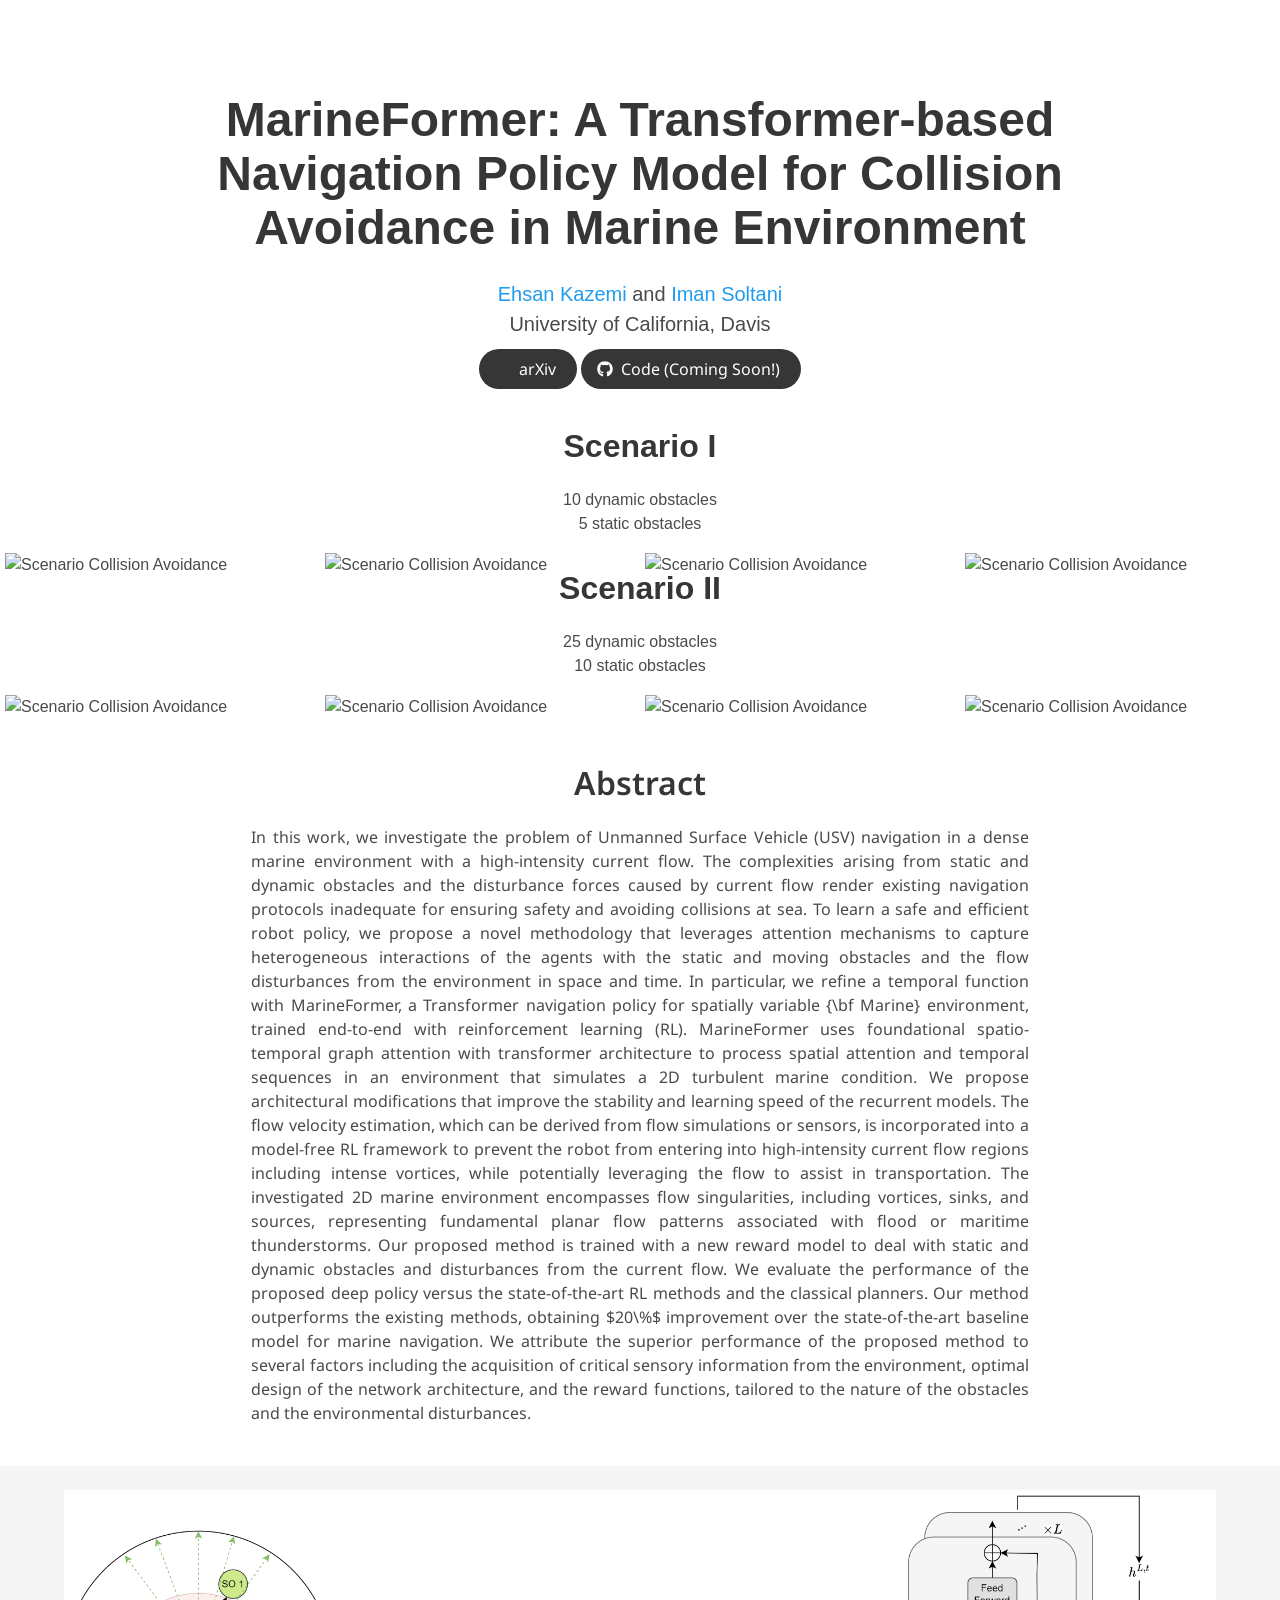
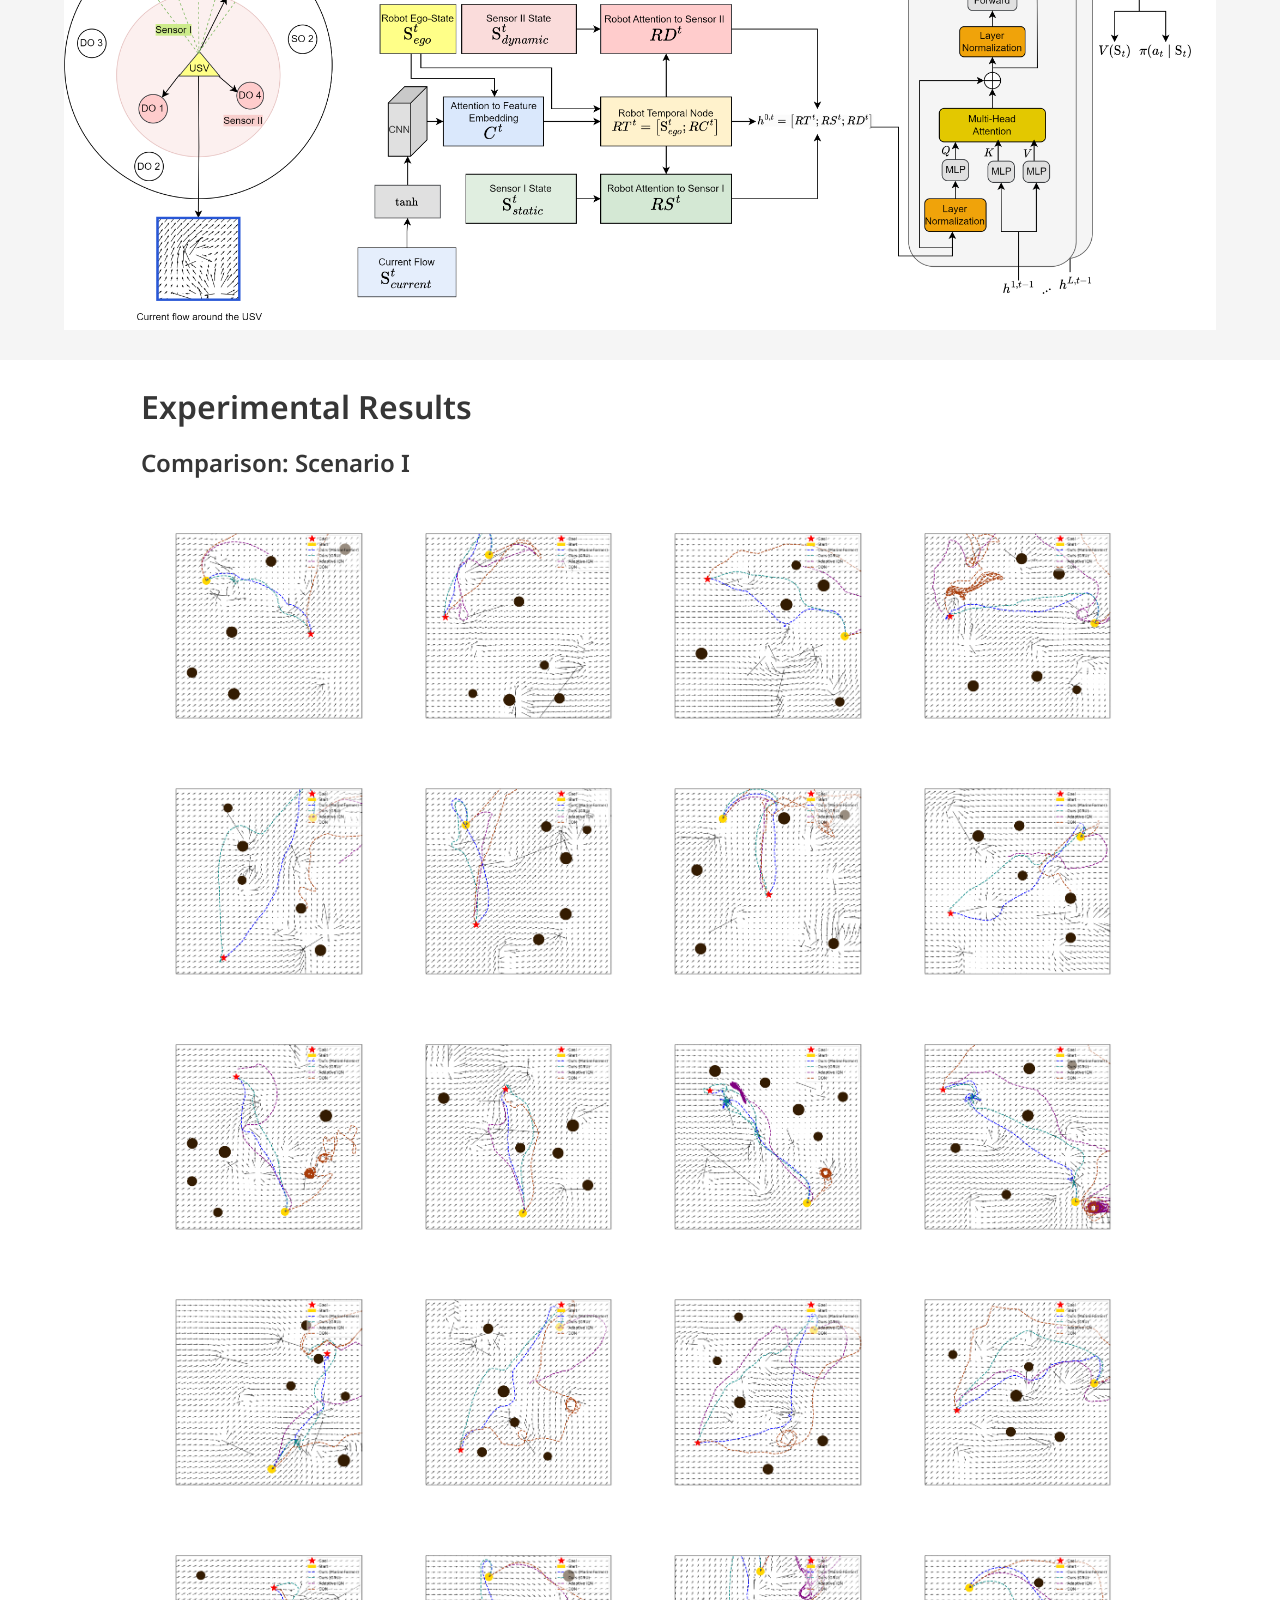
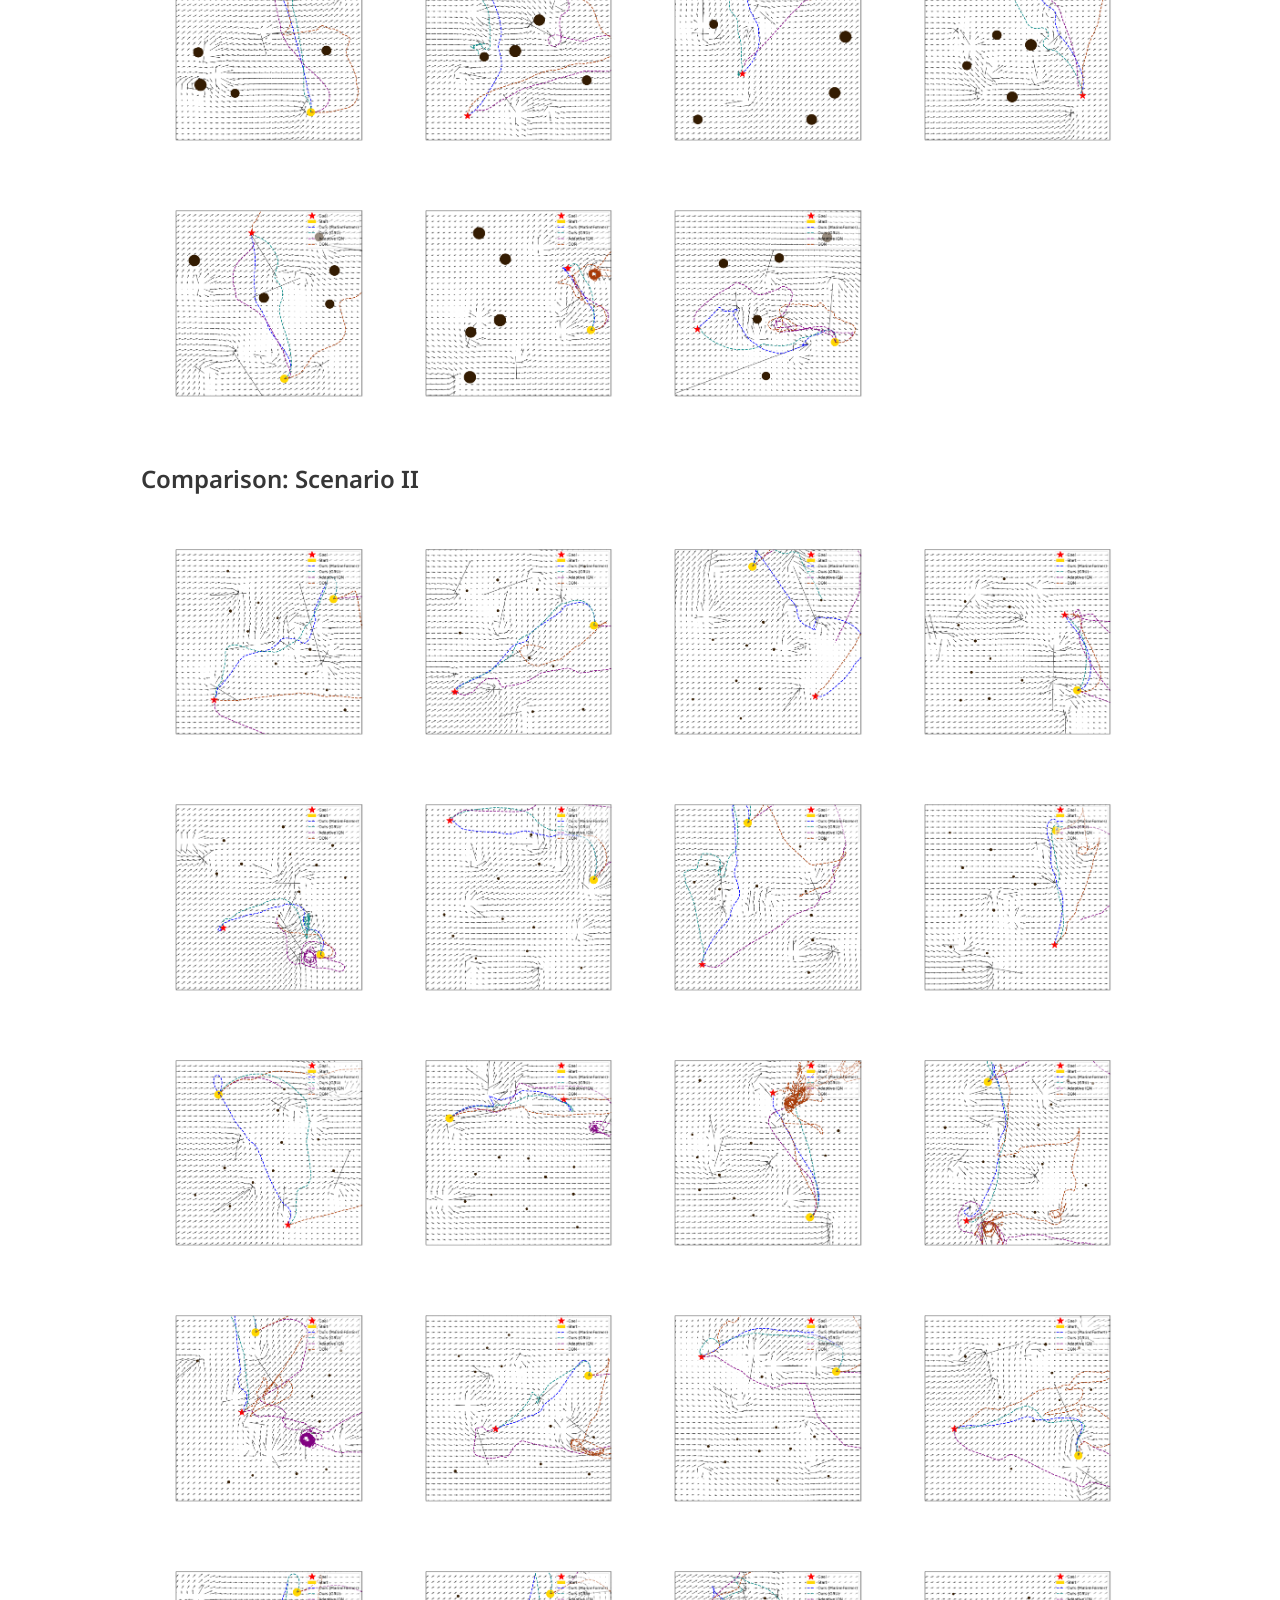
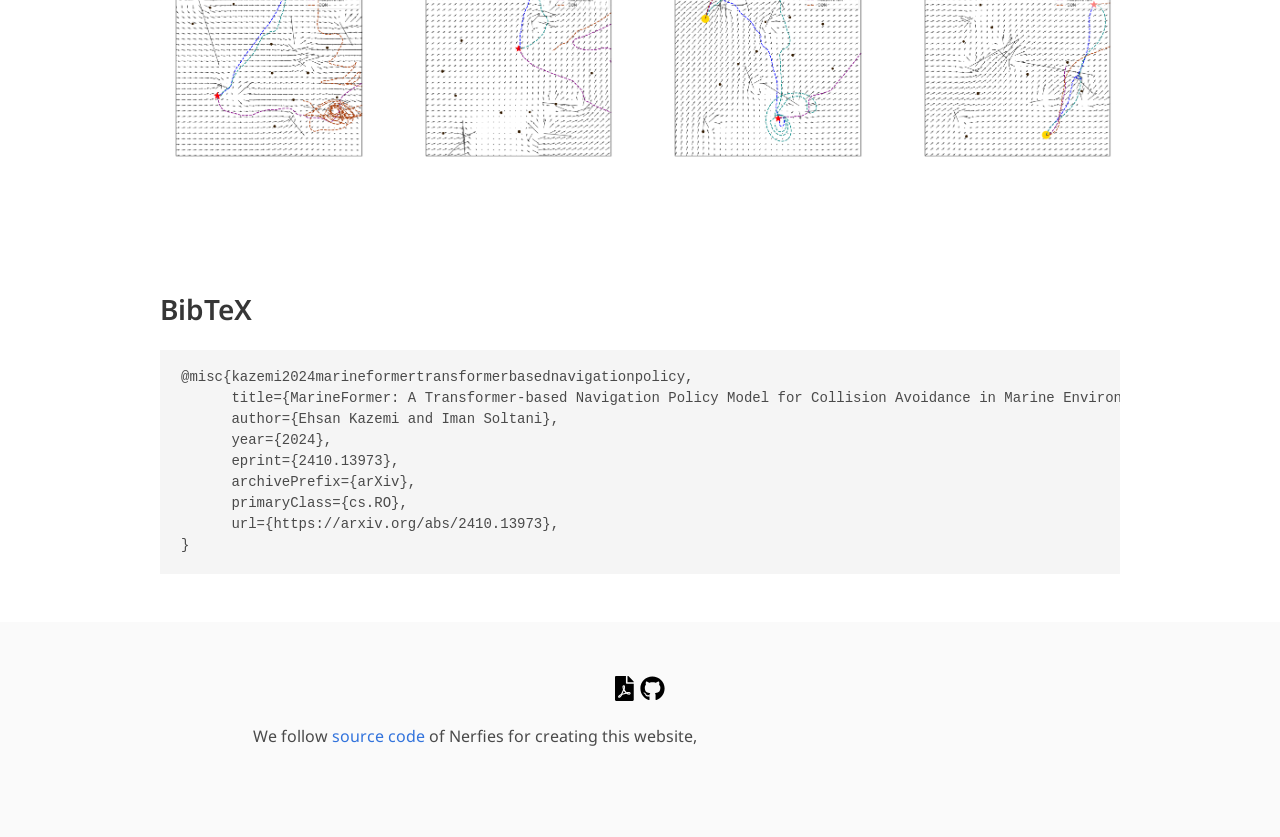
==== index.html @ 9c89f1c8 "upload files" ====
<!DOCTYPE html>
<html>
<head>
  <meta charset="utf-8">
  <meta name="description"
        content="MarineFormer: Navigation Policy in Marin Environment">
  <meta name="keywords" content="Reinforcement Learning, Obstacle Avoidance, Transformer, Attention Model">
  <meta name="viewport" content="width=device-width, initial-scale=1">
  <title>MarineFormer: Navigation Policy in Marin Environment</title>

  <!-- Global site tag (gtag.js) - Google Analytics -->
  <script async src="https://www.googletagmanager.com/gtag/js?id=G-PYVRSFMDRL"></script>
  <script>
    window.dataLayer = window.dataLayer || [];

    function gtag() {
      dataLayer.push(arguments);
    }

    gtag('js', new Date());

    gtag('config', 'G-PYVRSFMDRL');
  </script>

  <link href="https://fonts.googleapis.com/css?family=Google+Sans|Noto+Sans|Castoro"
        rel="stylesheet">

  <link rel="stylesheet" href="./static/css/bulma.min.css">
  <link rel="stylesheet" href="./static/css/bulma-carousel.min.css">
  <link rel="stylesheet" href="./static/css/bulma-slider.min.css">
  <link rel="stylesheet" href="./static/css/fontawesome.all.min.css">
  <link rel="stylesheet"
        href="https://cdn.jsdelivr.net/gh/jpswalsh/academicons@1/css/academicons.min.css">
  <link rel="stylesheet" href="./static/css/index.css">
	
  <script src="https://ajax.googleapis.com/ajax/libs/jquery/3.5.1/jquery.min.js"></script>
  <script defer src="./static/js/fontawesome.all.min.js"></script>
  <script src="./static/js/bulma-carousel.min.js"></script>
  <script src="./static/js/bulma-slider.min.js"></script>
  <script src="./static/js/index.js"></script>
</head>
<body>

<nav class="navbar" role="navigation" aria-label="main navigation">
  <div class="navbar-brand">
    <a role="button" class="navbar-burger" aria-label="menu" aria-expanded="false">
      <span aria-hidden="true"></span>
      <span aria-hidden="true"></span>
      <span aria-hidden="true"></span>
    </a>
  </div>
</nav>
<section class="hero">
  <div class="hero-body">
    <div class="container is-max-desktop">
      <div class="columns is-centered">
        <div class="column has-text-centered">
          <h1 class="title is-1 publication-title">MarineFormer: A Transformer-based Navigation Policy Model for Collision Avoidance in Marine Environment</h1>
          <div class="is-size-5 publication-authors">
            <span class="author-block">
              <a href="https://www.linkedin.com/in/ehsan-kazemi/">Ehsan Kazemi</a> and </span>
            <span class="author-block">
              <a href="https://soltanilab.sf.ucdavis.edu/">Iman Soltani</a>
            </span>
          </div>
          <div class="is-size-5 publication-authors">
            <span class="author-block">University of California, Davis</span>
          </div>
          <div class="column has-text-centered">
            <div class="publication-links">
              
              <span class="link-block">
                <a href="https://arxiv.org/abs/2410.13973"
                   class="external-link button is-normal is-rounded is-dark">
                  <span class="icon">
                      <i class="ai ai-arxiv"></i>
                  </span>
                  <span>arXiv </span>
                </a>
              </span>
              <!-- Code Link. -->
              <span class="link-block">
                <a href="https://github.com/ehsankf/MarineFormer"
                   class="external-link button is-normal is-rounded is-dark">
                  <span class="icon">
                      <i class="fab fa-github"></i>
                  </span>
                  <span>Code (Coming Soon!)</span>
                  </a>
              </span>
              <!-- Dataset Link. -->
<!--               <span class="link-block">
                <a href="https://drive.google.com/drive/folders/15Kr_3JVv1rEoCQL3dOU2An-IePPNsk_6"
                   class="external-link button is-normal is-rounded is-dark">
                  <span class="icon">
                      <i class="far fa-images"></i>
                  </span>
                  <span>Data</span>
                  </a>
            </div> -->

              </div>
          </div>
        </div>
      </div>
    </div>
  </div>
</section>

<section class="hero teaser">
  <body>
  <div class="columns is-centered has-text-centered">
  <div>
    <ul>
    <li><h2 class="title is-3">Scenario I</h2>
        <ul>
            <li>10 dynamic obstacles</li>
            <li>5 static obstacles</li>
        </ul>
    </li>
    </ul>
  </div>
  </div>


  <div class="row">
  <div class="column">
    <span>
      <img src="./static/images/Env10_5/27776_Traj/1433.gif" alt="Scenario Collision Avoidance" style="width:100%">
    </span>
  </div>
  <div class="column">
    <img src="./static/images/Env10_5/27776_Traj/1663.gif" alt="Scenario Collision Avoidance" style="width:100%">
  </div>
  <div class="column">
    <img src="./static/images/Env10_5/27776_Traj/1671.gif" alt="Scenario Collision Avoidance" style="width:100%">
  </div>
  <div class="column">
    <img src="./static/images/Env10_5/27776_Traj/1691.gif" alt="Scenario Collision Avoidance" style="width:100%">
  </div>
  </div>
  </body>

  <body>
  <div class="columns is-centered has-text-centered">
  <div>
    <ul>
    <li><h2 class="title is-3">Scenario II</h2>
        <ul>
            <li>25 dynamic obstacles</li>
            <li>10 static obstacles</li>
        </ul>
    </li>
    </ul>
  </div>
  </div>
    <div class="row">
  <div class="column">
    <span>
      <img src="./static/images/Env25_10/27776_Traj/1429.gif" alt="Scenario Collision Avoidance" class="custom_img">
    </span>
  </div>
  <div class="column">
    <img src="./static/images/Env25_10/27776_Traj/1529.gif" alt="Scenario Collision Avoidance" style="width:100%">
  </div>
  <div class="column">
    <img src="./static/images/Env25_10/27776_Traj/1549.gif" alt="Scenario Collision Avoidance" style="width:100%">
  </div>
  <div class="column">
    <img src="./static/images/Env25_10/27776_Traj/1597.gif" alt="Scenario Collision Avoidance" style="width:100%">
  </div>
  </div>
  </body>

  <!--<div class="container is-max-desktop">
    <div class="hero-body">
      <img src="./static/images/visual.gif"/>
    </div>
    <div>-
      <p>
        FreeEditor can synthesize novel edited views in a zero-shot manner without scene-specific re-training of the model.
        To edit a scene, we take only a single image as the starting view and edit it using a T2I diffusion model. Based on this starting view, we can render novel edited target views.
      </p>
    </div>
  </div>-->
</section>





<section class="section">
  <div class="container is-max-desktop">
    <!-- Abstract. -->
    <div class="columns is-centered has-text-centered">
      <div class="column is-four-fifths">
        <h2 class="title is-3">Abstract</h2>
        <div class="content has-text-justified">
          <p>
            In this work, we investigate the problem of Unmanned Surface Vehicle (USV) navigation in a dense marine environment
            with a high-intensity current flow. The complexities arising from static and dynamic obstacles and the disturbance
            forces caused by current flow render existing navigation protocols inadequate for ensuring safety and avoiding
            collisions at sea. To learn a safe and efficient robot policy, we propose a novel methodology that leverages attention
            mechanisms to capture heterogeneous interactions of the agents with the static and moving obstacles and the flow disturbances
            from the environment in space and time. In particular, we refine a temporal function with MarineFormer, a Transformer navigation
            policy for spatially variable {\bf Marine} environment, trained end-to-end with reinforcement learning (RL). MarineFormer uses
            foundational spatio-temporal graph attention with transformer architecture to process spatial attention and temporal sequences
            in an environment that simulates a 2D turbulent marine condition. We propose architectural modifications that improve the stability
            and learning speed of the recurrent models. The flow velocity estimation, which can be derived from flow simulations or sensors,
            is incorporated into a model-free RL framework to prevent the robot from entering into high-intensity current flow regions
            including intense vortices, while potentially leveraging the flow to assist in transportation. The investigated 2D marine environment
            encompasses flow singularities, including vortices, sinks, and sources, representing fundamental planar flow patterns associated
            with flood or maritime thunderstorms. Our proposed method is trained with a new reward model to deal with static and dynamic obstacles
            and disturbances from the current flow. We evaluate the performance of the proposed deep policy versus the state-of-the-art RL methods
            and the classical planners. Our method outperforms the existing methods, obtaining $20\%$ improvement over the state-of-the-art baseline
            model for marine navigation. We attribute the superior performance of the proposed method to several factors including the acquisition
            of critical sensory information from the environment, optimal design of the network architecture, and the reward functions, tailored
            to the nature of the obstacles and the environmental disturbances.
          </p>
        </div>
      </div>
    </div>
    <!--/ Abstract. -->
  </div>
</section>

<section class="hero is-light is-small">
  <div class="hero-body">
    <div class="container">
          <img src="./static/images/MarineFormer.png"/>
    </div>
    <div>
    <p>
     <!--Overview of our proposed method. We train a generalized NeRF (G(.)) that takes a single edited starting view and M source
views to render a novel target view. Here, ”Edited Target View” is not the input to the model rather will be rendered and works as the ground truth for the
prediction of G(.). In G(.) we employ a special Edit Transformer that utilizes: cross-attention to produce style-informed source feature maps
that will be aggregated through an Epipolar Transformer.-->
    </p>
    </div>
  </div>
</section>

<section class="section">
  <div class="container is-max-desktop">
    <div class="columns is-centered">
    <!-- Animation. -->
    <div class="columns is-centered">
      <div class="column is-full-width">
        <h2 class="title is-3">Experimental Results</h2>
        <!-- Interpolating. -->
        <h3 class="title is-4">Comparison: Scenario I</h3>
        <div class="content has-text-justified">
            <div class="row">
              <div class="column">
                <span>
                  <img src="./static/images/Env10_5/27776_Traj/1951_traj.png" alt="Scenario Collision Avoidance" style="width:100%">
                </span>
              </div>
              <div class="column">
                <img src="./static/images/Env10_5/27776_Traj/1959_traj.png" alt="Scenario Collision Avoidance" style="width:100%">
              </div>
              <div class="column">
                <img src="./static/images/Env10_5/27776_Traj/1979_traj.png" alt="Scenario Collision Avoidance" style="width:100%">
              </div>
              <div class="column">
                <img src="./static/images/Env10_5/27776_Traj/1985_traj.png" alt="Scenario Collision Avoidance" style="width:100%">
              </div>
              </div>
              <div class="row">
              <div class="column">
                <span>
                  <img src="./static/images/Env10_5/27776_Traj/1917_traj.png" alt="Scenario Collision Avoidance" style="width:100%">
                </span>
              </div>
              <div class="column">
                <img src="./static/images/Env10_5/27776_Traj/1929_traj.png" alt="Scenario Collision Avoidance" style="width:100%">
              </div>
              <div class="column">
                <img src="./static/images/Env10_5/27776_Traj/1941_traj.png" alt="Scenario Collision Avoidance" style="width:100%">
              </div>
              <div class="column">
                <img src="./static/images/Env10_5/27776_Traj/1945_traj.png" alt="Scenario Collision Avoidance" style="width:100%">
              </div>
              </div>
              <div class="row">
              <div class="column">
                <span>
                  <img src="./static/images/Env10_5/27776_Traj/1765_traj.png" alt="Scenario Collision Avoidance" style="width:100%">
                </span>
              </div>
              <div class="column">
                <img src="./static/images/Env10_5/27776_Traj/1827_traj.png" alt="Scenario Collision Avoidance" style="width:100%">
              </div>
              <div class="column">
                <img src="./static/images/Env10_5/27776_Traj/1859_traj.png" alt="Scenario Collision Avoidance" style="width:100%">
              </div>
              <div class="column">
                <img src="./static/images/Env10_5/27776_Traj/1873_traj.png" alt="Scenario Collision Avoidance" style="width:100%">
              </div>
              </div>
              <div class="row">
              <div class="column">
                <span>
                  <img src="./static/images/Env10_5/27776_Traj/1723_traj.png" alt="Scenario Collision Avoidance" style="width:100%">
                </span>
              </div>
              <div class="column">
                <img src="./static/images/Env10_5/27776_Traj/1737_traj.png" alt="Scenario Collision Avoidance" style="width:100%">
              </div>
              <div class="column">
                <img src="./static/images/Env10_5/27776_Traj/1743_traj.png" alt="Scenario Collision Avoidance" style="width:100%">
              </div>
              <div class="column">
                <img src="./static/images/Env10_5/27776_Traj/1751_traj.png" alt="Scenario Collision Avoidance" style="width:100%">
              </div>
              </div>
             <div class="row">
              <div class="column">
                <span>
                  <img src="./static/images/Env10_5/27776_Traj/1691_traj.png" alt="Scenario Collision Avoidance" style="width:100%">
                </span>
              </div>
              <div class="column">
                <img src="./static/images/Env10_5/27776_Traj/1693_traj.png" alt="Scenario Collision Avoidance" style="width:100%">
              </div>
              <div class="column">
                <img src="./static/images/Env10_5/27776_Traj/1699_traj.png" alt="Scenario Collision Avoidance" style="width:100%">
              </div>
              <div class="column">
                <img src="./static/images/Env10_5/27776_Traj/1715_traj.png" alt="Scenario Collision Avoidance" style="width:100%">
              </div>
             </div>
          <div class="row">
              <div class="column">
                <img src="./static/images/Env10_5/27776_Traj/1433_traj.png" alt="Scenario Collision Avoidance" style="width:100%">
              </div>
              <div class="column">
                <img src="./static/images/Env10_5/27776_Traj/1663_traj.png" alt="Scenario Collision Avoidance" style="width:100%">
              </div>
              <div class="column">
                <img src="./static/images/Env10_5/27776_Traj/1671_traj.png" alt="Scenario Collision Avoidance" style="width:100%">
              </div>
              <div class="column">
                <span>
                  <img src="" alt="" style="width:100%">
                </span>
              </div>
             </div>
          <!-- Interpolating. -->
        <h3 class="title is-4">Comparison: Scenario II</h3>
        <div class="content has-text-justified">
            <div class="row">
              <div class="column">
                <span>
                  <img src="./static/images/Env25_10/27776_Traj/2183_traj.png" alt="Scenario Collision Avoidance" style="width:100%">
                </span>
              </div>
              <div class="column">
                <img src="./static/images/Env25_10/27776_Traj/2195_traj.png" alt="Scenario Collision Avoidance" style="width:100%">
              </div>
              <div class="column">
                <img src="./static/images/Env25_10/27776_Traj/2357_traj.png" alt="Scenario Collision Avoidance" style="width:100%">
              </div>
              <div class="column">
                <img src="./static/images/Env25_10/27776_Traj/2423_traj.png" alt="Scenario Collision Avoidance" style="width:100%">
              </div>
            </div>
          <div class="row">
              <div class="column">
                <span>
                  <img src="./static/images/Env25_10/27776_Traj/1705_traj.png" alt="Scenario Collision Avoidance" style="width:100%">
                </span>
              </div>
              <div class="column">
                <img src="./static/images/Env25_10/27776_Traj/2167_traj.png" alt="Scenario Collision Avoidance" style="width:100%">
              </div>
              <div class="column">
                <img src="./static/images/Env25_10/27776_Traj/2177_traj.png" alt="Scenario Collision Avoidance" style="width:100%">
              </div>
              <div class="column">
                <img src="./static/images/Env25_10/27776_Traj/2181_traj.png" alt="Scenario Collision Avoidance" style="width:100%">
              </div>
            </div>
          <div class="row">
              <div class="column">
                <span>
                  <img src="./static/images/Env25_10/27776_Traj/1673_traj.png" alt="Scenario Collision Avoidance" style="width:100%">
                </span>
              </div>
              <div class="column">
                <img src="./static/images/Env25_10/27776_Traj/1685_traj.png" alt="Scenario Collision Avoidance" style="width:100%">
              </div>
              <div class="column">
                <img src="./static/images/Env25_10/27776_Traj/1691_traj.png" alt="Scenario Collision Avoidance" style="width:100%">
              </div>
              <div class="column">
                <img src="./static/images/Env25_10/27776_Traj/1693_traj.png" alt="Scenario Collision Avoidance" style="width:100%">
              </div>
            </div>
        <div class="row">
              <div class="column">
                <span>
                  <img src="./static/images/Env25_10/27776_Traj/1619_traj.png" alt="Scenario Collision Avoidance" style="width:100%">
                </span>
              </div>
              <div class="column">
                <img src="./static/images/Env25_10/27776_Traj/1651_traj.png" alt="Scenario Collision Avoidance" style="width:100%">
              </div>
              <div class="column">
                <img src="./static/images/Env25_10/27776_Traj/1661_traj.png" alt="Scenario Collision Avoidance" style="width:100%">
              </div>
              <div class="column">
                <img src="./static/images/Env25_10/27776_Traj/1667_traj.png" alt="Scenario Collision Avoidance" style="width:100%">
              </div>
            </div>
          <div class="row">
              <div class="column">
                <span>
                  <img src="./static/images/Env25_10/27776_Traj/1529_traj.png" alt="Scenario Collision Avoidance" style="width:100%">
                </span>
              </div>
              <div class="column">
                <img src="./static/images/Env25_10/27776_Traj/1549_traj.png" alt="Scenario Collision Avoidance" style="width:100%">
              </div>
              <div class="column">
                <img src="./static/images/Env25_10/27776_Traj/1569_traj.png" alt="Scenario Collision Avoidance" style="width:100%">
              </div>
              <div class="column">
                <img src="./static/images/Env25_10/27776_Traj/1597_traj.png" alt="Scenario Collision Avoidance" style="width:100%">
              </div>
            </div>
        </div>

          <p>
            <!-- We obtain similar performance as compared to other SOTA techniques.
            To edit a scene, it only takes around 3 minutes as compared to 70 minutes in SOTA.-->
          </p>
        </div>
          <!-- <img src="./static/images/Comparison.png"
               alt="Interpolate start reference image."/> -->
        <div class="content has-text-justified">
          <p>
            <!-- More text-based 3D editing results. Free-Editor can handle the diverse prompts-based generation quite well. -->
          </p>
        </div>
          <!-- <img src="./static/images/free_supple.png"/> -->
        </div>
  </div>
    </div>
  </div>
</section>



<section class="section" id="BibTeX">
  <div class="container is-max-desktop content">
    <h2 class="title">BibTeX</h2>
    <pre><code>@misc{kazemi2024marineformertransformerbasednavigationpolicy,
      title={MarineFormer: A Transformer-based Navigation Policy Model for Collision Avoidance in Marine Environment}, 
      author={Ehsan Kazemi and Iman Soltani},
      year={2024},
      eprint={2410.13973},
      archivePrefix={arXiv},
      primaryClass={cs.RO},
      url={https://arxiv.org/abs/2410.13973}, 
}</code></pre>
  </div>
</section>

<footer class="footer">
  <div class="container">
    <div class="content has-text-centered">
      <a class="icon-link"
         href="https://scholar.google.com/citations?user=e9H-xpcAAAAJ&hl=en">
        <i class="fas fa-file-pdf"></i>
      </a>
      <a class="icon-link" href="https://github.com/ehsankf/MarineFormer" class="external-link" disabled>
        <i class="fab fa-github"></i>
      </a>
    </div>
    <div class="columns is-centered">
      <div class="column is-8">
        <div class="content">
          <p>
             We follow <a
              href="https://github.com/nerfies/nerfies.github.io">source code</a> of Nerfies for creating this website,
          </p>
        </div>
      </div>
    </div>
  </div>
</footer>

</body>
</html>
---- static/css/index.css ----
body {
  font-family: 'Noto Sans', sans-serif;
}


.footer .icon-link {
    font-size: 25px;
    color: #000;
}

.link-block a {
    margin-top: 5px;
    margin-bottom: 5px;
}

.dnerf {
  font-variant: small-caps;
}


.teaser .hero-body {
  padding-top: 0;
  padding-bottom: 3rem;
}

.teaser {
  font-family: 'Google Sans', sans-serif;
}

.row {
  display: flex;
}

.column {
  flex: 33.33%;
  padding: 5px;
}

.publication-title {
}

.publication-banner {
  max-height: parent;

}

.publication-banner video {
  position: relative;
  left: auto;
  top: auto;
  transform: none;
  object-fit: fit;
}

.publication-header .hero-body {
}

.publication-title {
    font-family: 'Google Sans', sans-serif;
}

.publication-authors {
    font-family: 'Google Sans', sans-serif;
}

.publication-venue {
    color: #555;
    width: fit-content;
    font-weight: bold;
}

.publication-awards {
    color: #ff3860;
    width: fit-content;
    font-weight: bolder;
}

.publication-authors {
}

.publication-authors a {
   color: hsl(204, 86%, 53%) !important;
}

.publication-authors a:hover {
    text-decoration: underline;
}

.author-block {
  display: inline-block;
}

.publication-banner img {
}

.publication-authors {
  /*color: #4286f4;*/
}

.publication-video {
    position: relative;
    width: 100%;
    height: 0;
    padding-bottom: 56.25%;

    overflow: hidden;
    border-radius: 10px !important;
}

.publication-video iframe {
    position: absolute;
    top: 0;
    left: 0;
    width: 100%;
    height: 100%;
}

.publication-body img {
}

.results-carousel {
  overflow: hidden;
}

.results-carousel .item {
  margin: 5px;
  overflow: hidden;
  border: 1px solid #bbb;
  border-radius: 10px;
  padding: 0;
  font-size: 0;
}

.results-carousel video {
  margin: 0;
}


.interpolation-panel {
  background: #f5f5f5;
  border-radius: 10px;
}

.interpolation-panel .interpolation-image {
  width: 100%;
  border-radius: 5px;
}

.interpolation-video-column {
}

.interpolation-panel .slider {
  margin: 0 !important;
}

.interpolation-panel .slider {
  margin: 0 !important;
}

#interpolation-image-wrapper {
  width: 100%;
}
#interpolation-image-wrapper img {
  border-radius: 5px;
}

  /* Example CSS code to customize GIF display */
  .custom-gif {
    width: 100pt;
    height: auto;
    border: 1px solid #000;
    border-radius: 5px;
    box-shadow: 0 0 5px rgba(0, 0, 0, 0.2);
  }

.board custom_img {
  width: 35.3vw;
  height: 45.5vh;
  border-radius: 15%;
}
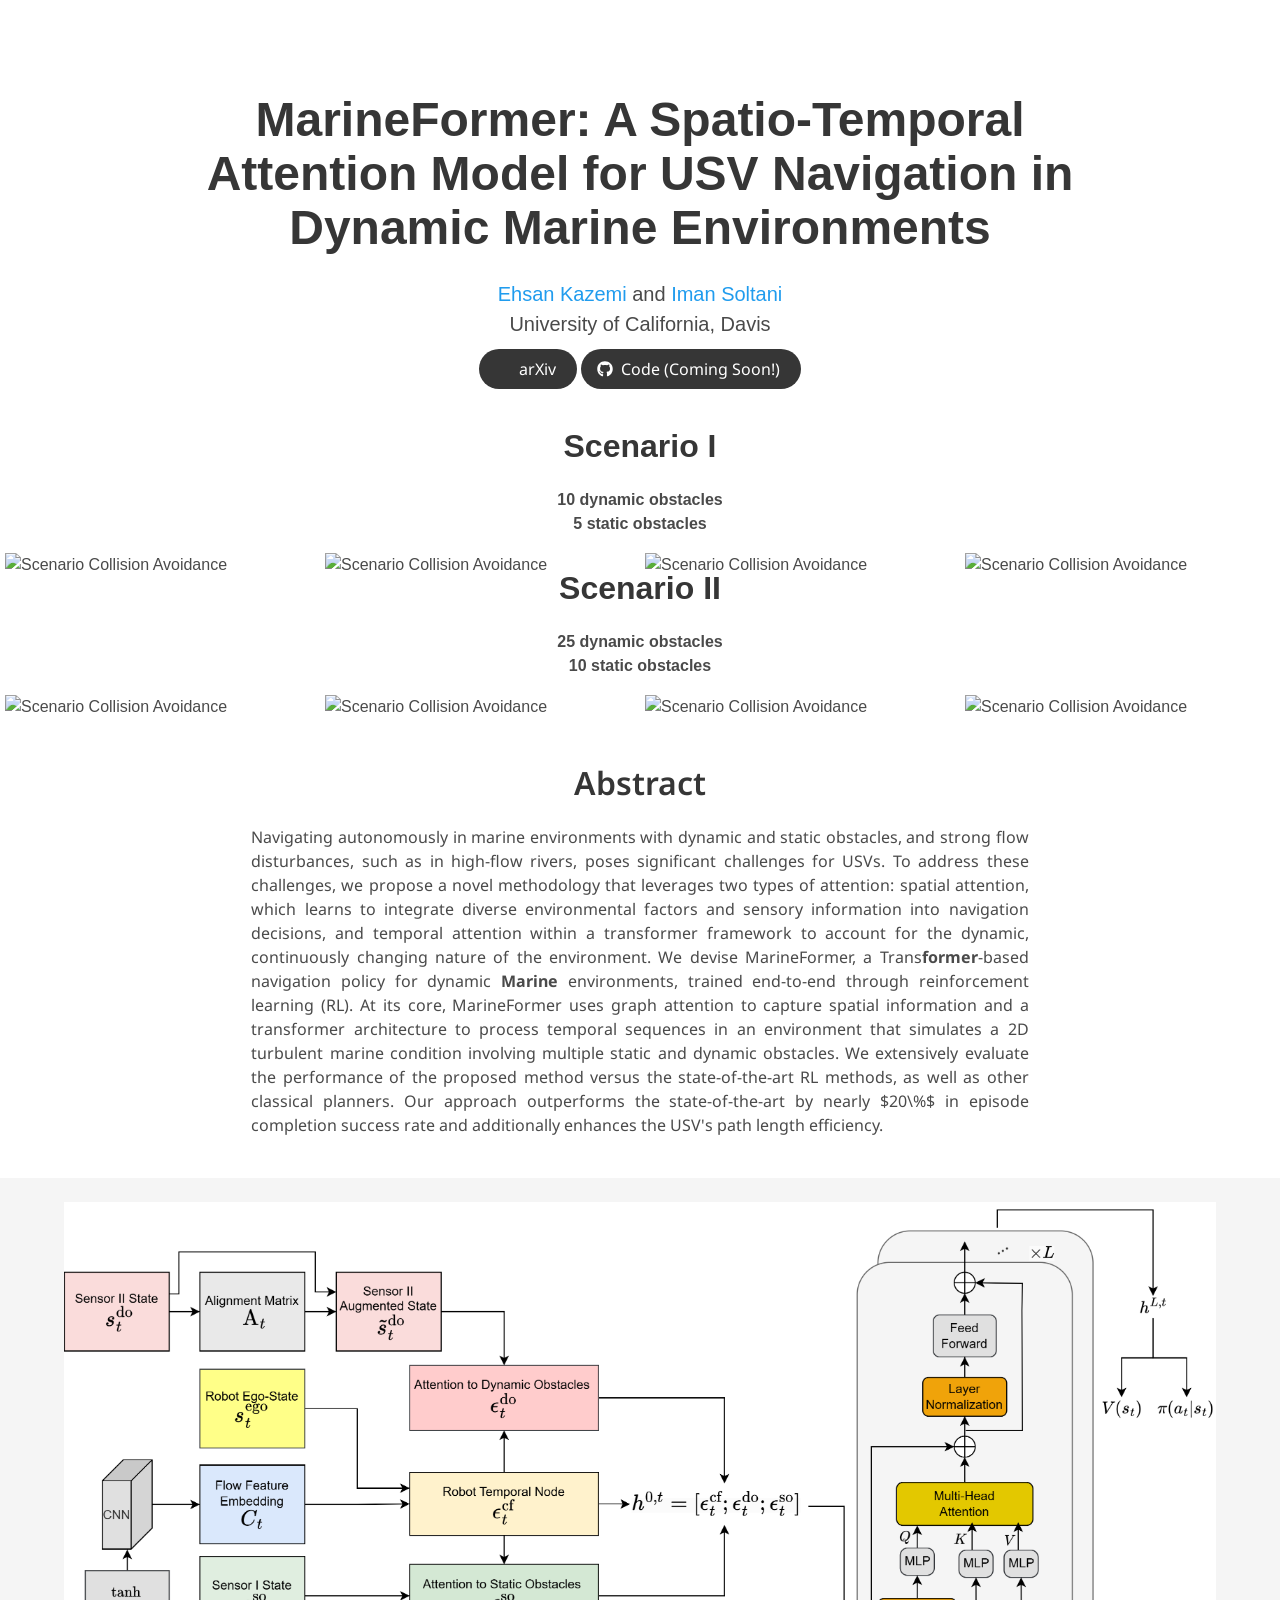
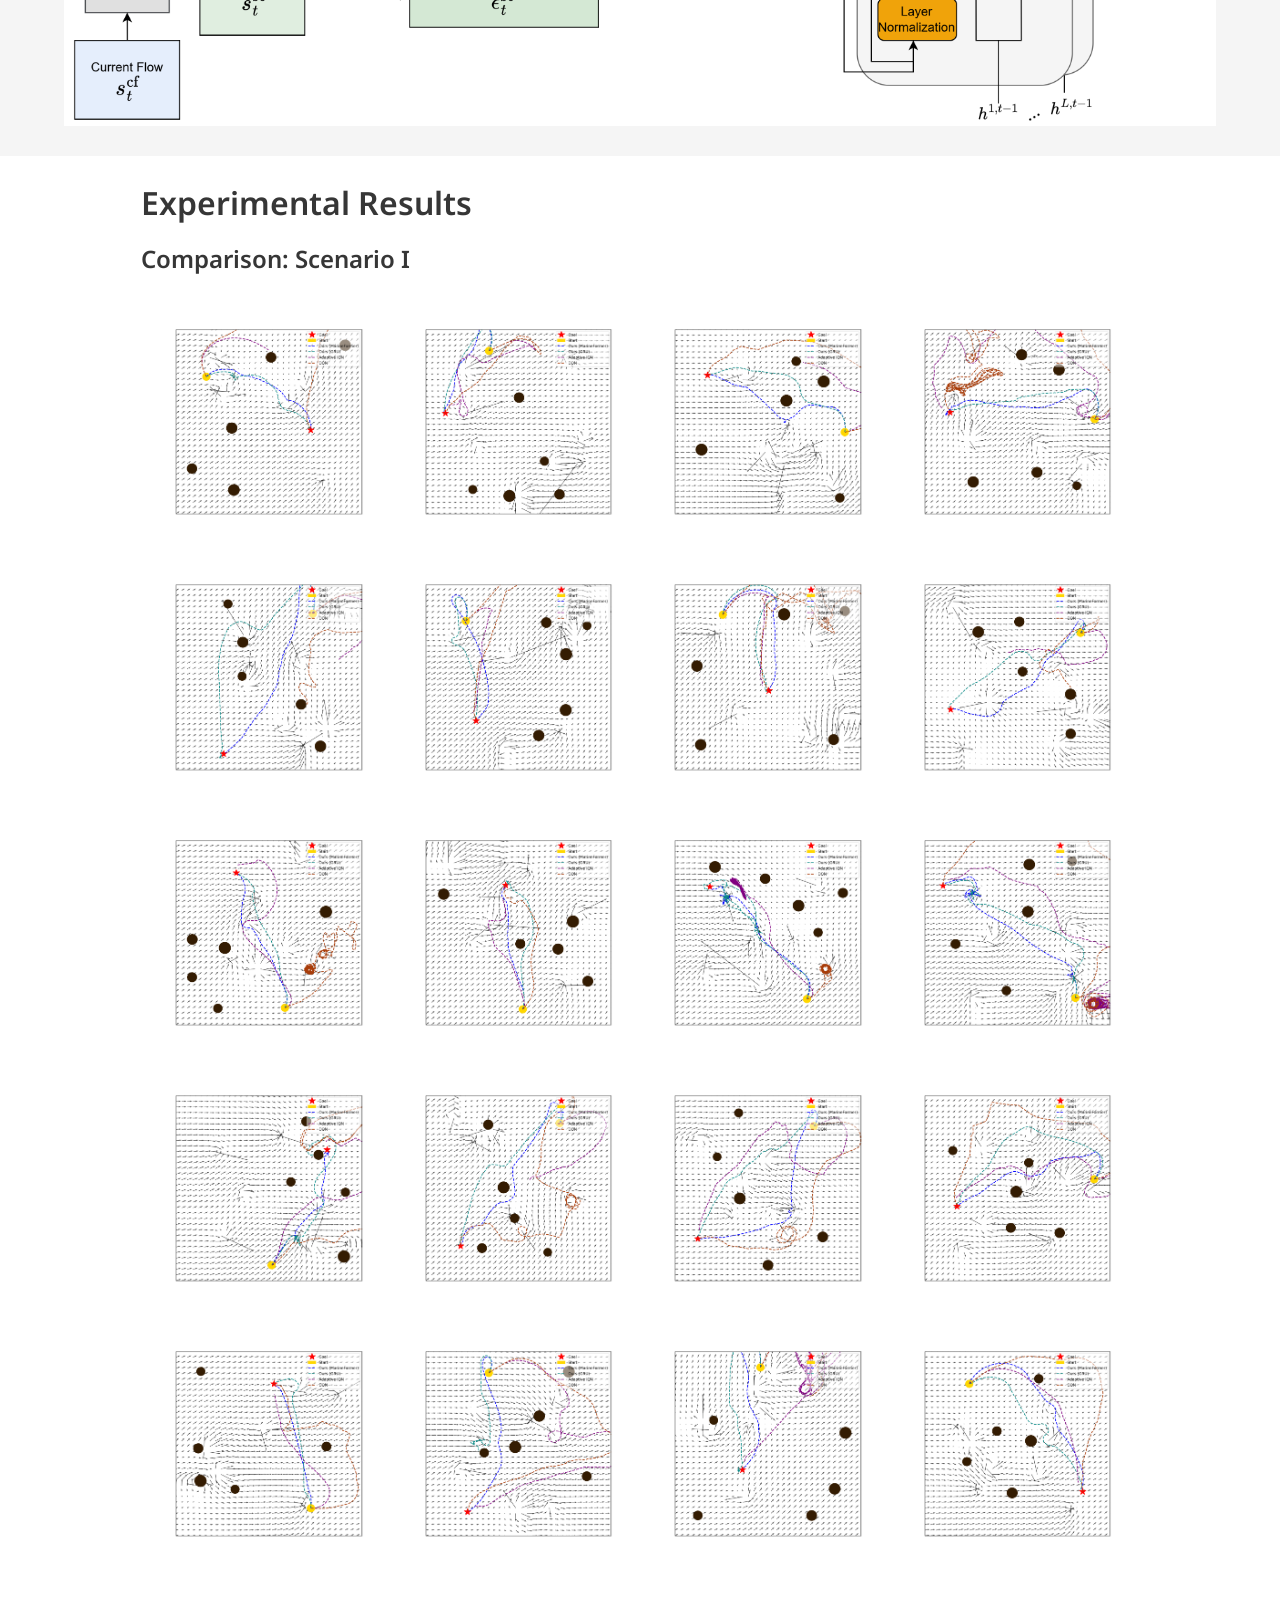
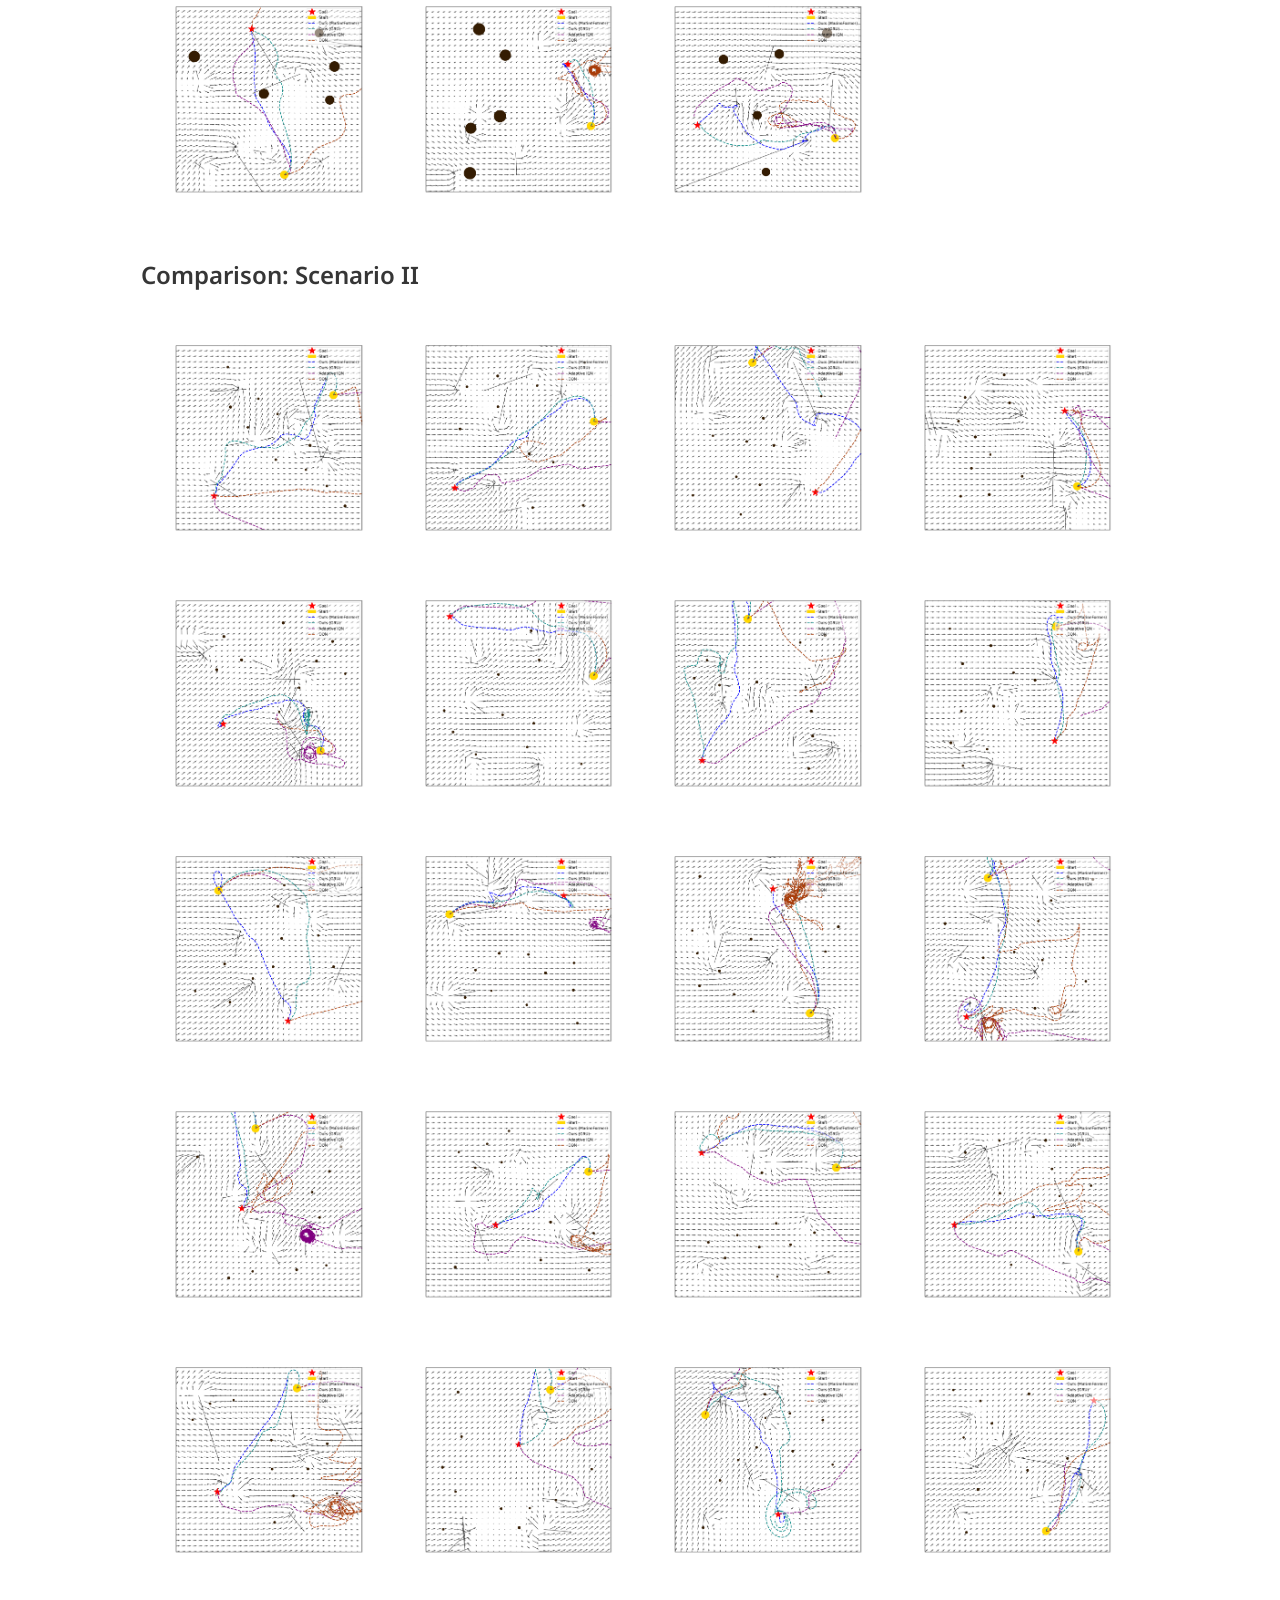
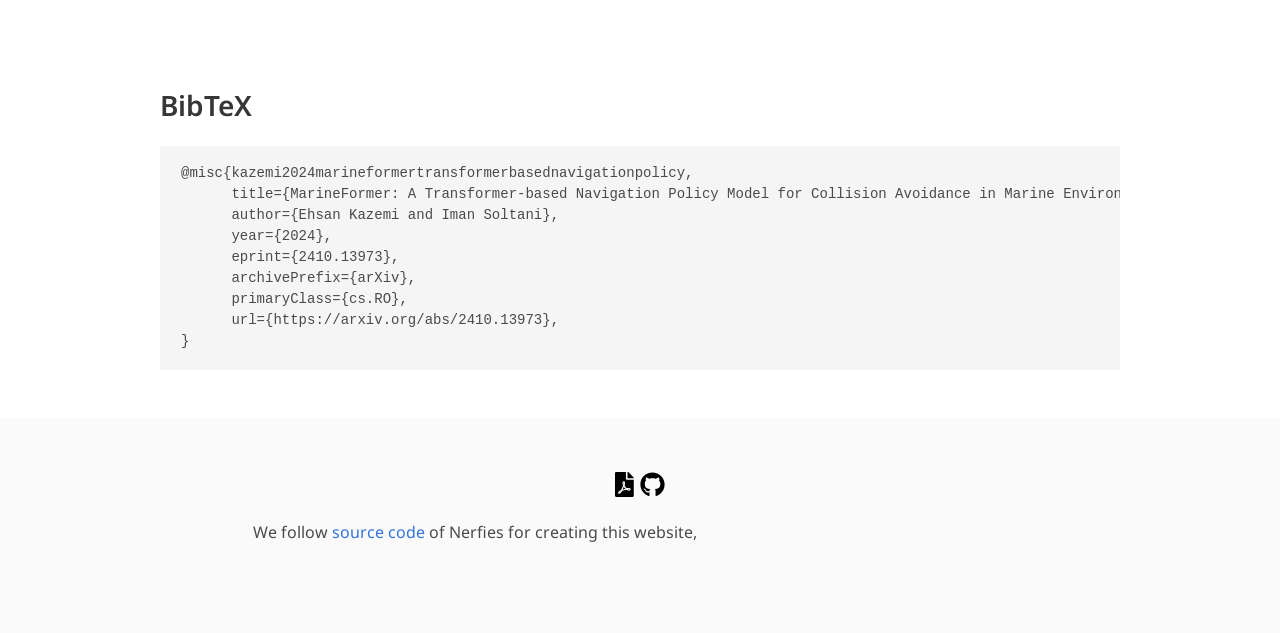
==== commit 17bfce15: "upload files" ====
--- a/index.html
+++ b/index.html
@@ -55,7 +55,7 @@
     <div class="container is-max-desktop">
       <div class="columns is-centered">
         <div class="column has-text-centered">
-          <h1 class="title is-1 publication-title">MarineFormer: A Transformer-based Navigation Policy Model for Collision Avoidance in Marine Environment</h1>
+          <h1 class="title is-1 publication-title">MarineFormer: A Spatio-Temporal Attention Model for USV Navigation in Dynamic Marine Environments</h1>
           <div class="is-size-5 publication-authors">
             <span class="author-block">
               <a href="https://www.linkedin.com/in/ehsan-kazemi/">Ehsan Kazemi</a> and </span>
@@ -114,8 +114,8 @@
     <ul>
     <li><h2 class="title is-3">Scenario I</h2>
         <ul>
-            <li>10 dynamic obstacles</li>
-            <li>5 static obstacles</li>
+          <li><b>10 dynamic obstacles</b></li>
+          <li><b>5 static obstacles</b></li>
         </ul>
     </li>
     </ul>
@@ -147,8 +147,8 @@
     <ul>
     <li><h2 class="title is-3">Scenario II</h2>
         <ul>
-            <li>25 dynamic obstacles</li>
-            <li>10 static obstacles</li>
+            <li><b>25 dynamic obstacles</b></li>
+            <li><b>10 static obstacles</b></li>
         </ul>
     </li>
     </ul>
@@ -197,25 +197,20 @@
         <h2 class="title is-3">Abstract</h2>
         <div class="content has-text-justified">
           <p>
-            In this work, we investigate the problem of Unmanned Surface Vehicle (USV) navigation in a dense marine environment
-            with a high-intensity current flow. The complexities arising from static and dynamic obstacles and the disturbance
-            forces caused by current flow render existing navigation protocols inadequate for ensuring safety and avoiding
-            collisions at sea. To learn a safe and efficient robot policy, we propose a novel methodology that leverages attention
-            mechanisms to capture heterogeneous interactions of the agents with the static and moving obstacles and the flow disturbances
-            from the environment in space and time. In particular, we refine a temporal function with MarineFormer, a Transformer navigation
-            policy for spatially variable {\bf Marine} environment, trained end-to-end with reinforcement learning (RL). MarineFormer uses
-            foundational spatio-temporal graph attention with transformer architecture to process spatial attention and temporal sequences
-            in an environment that simulates a 2D turbulent marine condition. We propose architectural modifications that improve the stability
-            and learning speed of the recurrent models. The flow velocity estimation, which can be derived from flow simulations or sensors,
-            is incorporated into a model-free RL framework to prevent the robot from entering into high-intensity current flow regions
-            including intense vortices, while potentially leveraging the flow to assist in transportation. The investigated 2D marine environment
-            encompasses flow singularities, including vortices, sinks, and sources, representing fundamental planar flow patterns associated
-            with flood or maritime thunderstorms. Our proposed method is trained with a new reward model to deal with static and dynamic obstacles
-            and disturbances from the current flow. We evaluate the performance of the proposed deep policy versus the state-of-the-art RL methods
-            and the classical planners. Our method outperforms the existing methods, obtaining $20\%$ improvement over the state-of-the-art baseline
-            model for marine navigation. We attribute the superior performance of the proposed method to several factors including the acquisition
-            of critical sensory information from the environment, optimal design of the network architecture, and the reward functions, tailored
-            to the nature of the obstacles and the environmental disturbances.
+            Navigating autonomously in marine environments with dynamic and static obstacles,
+            and strong flow disturbances, such as in high-flow rivers, poses significant challenges
+            for USVs. To address these challenges, we propose a novel methodology that leverages
+            two types of attention: spatial attention, which learns to integrate diverse environmental
+            factors and sensory information into navigation decisions, and temporal attention within
+            a transformer framework to account for the dynamic, continuously changing nature of the environment.
+            We devise MarineFormer, a Trans<b>former</b>-based navigation policy for dynamic <b>Marine</b> environments,
+            trained end-to-end through reinforcement learning (RL). At its core, MarineFormer uses graph attention
+            to capture spatial information and a transformer architecture to process temporal sequences
+            in an environment that simulates a 2D turbulent marine condition involving multiple static
+            and dynamic obstacles. We extensively evaluate the performance of the proposed method versus
+            the state-of-the-art RL methods, as well as other classical planners. Our approach outperforms
+            the state-of-the-art by nearly $20\%$ in episode completion success rate and additionally enhances
+            the USV's path length efficiency.
           </p>
         </div>
       </div>
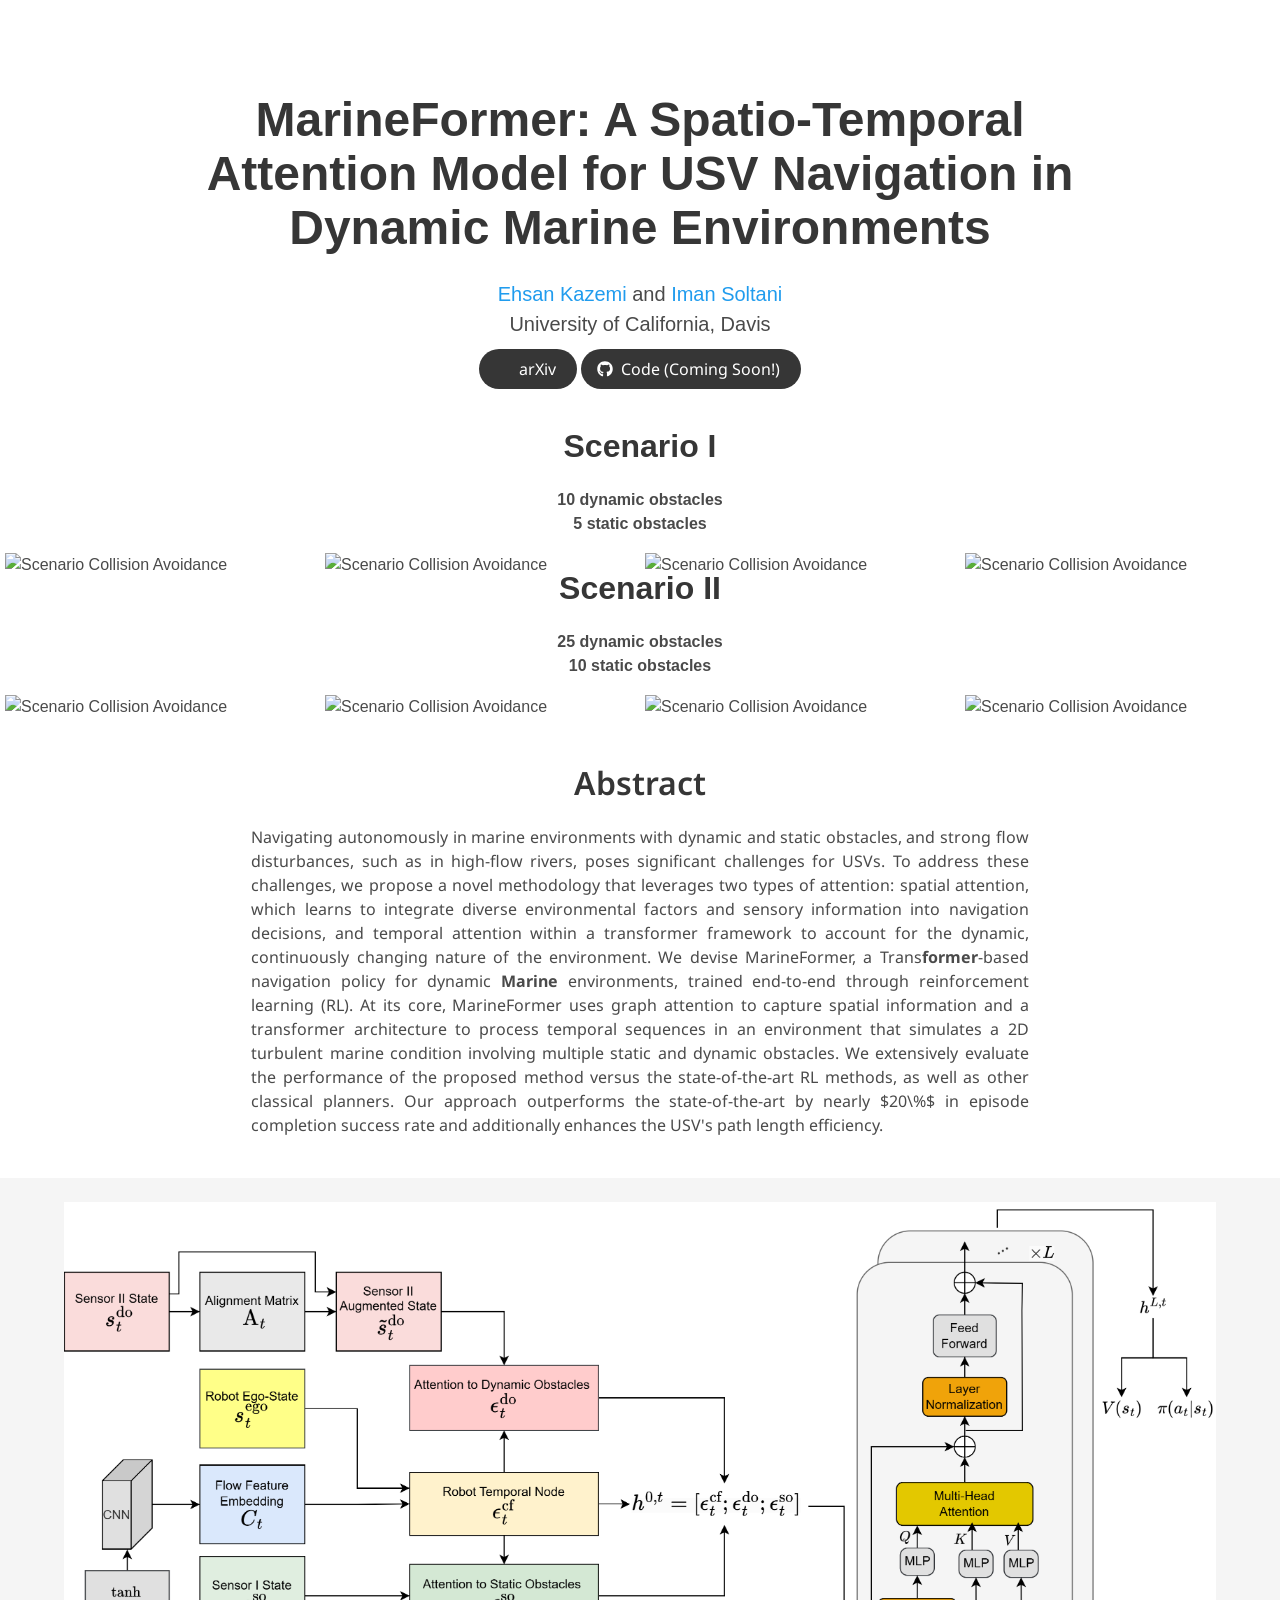
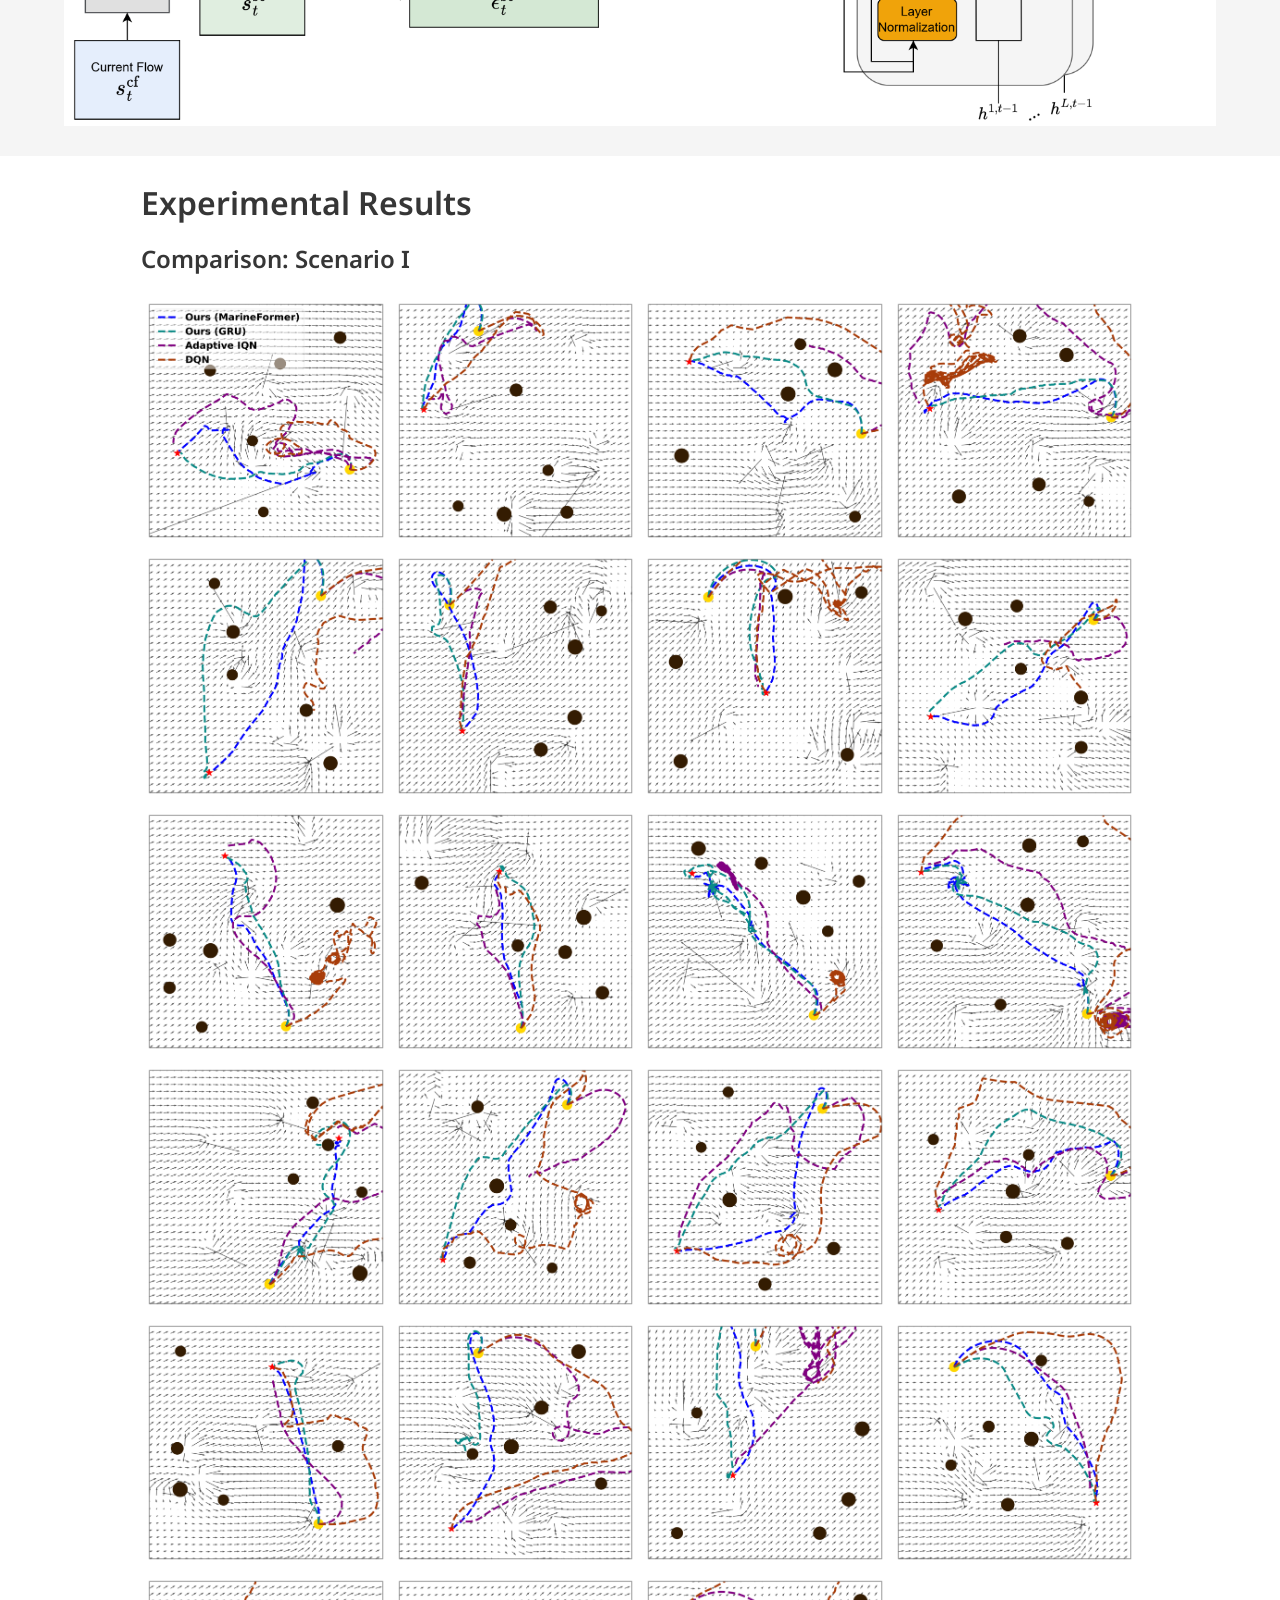
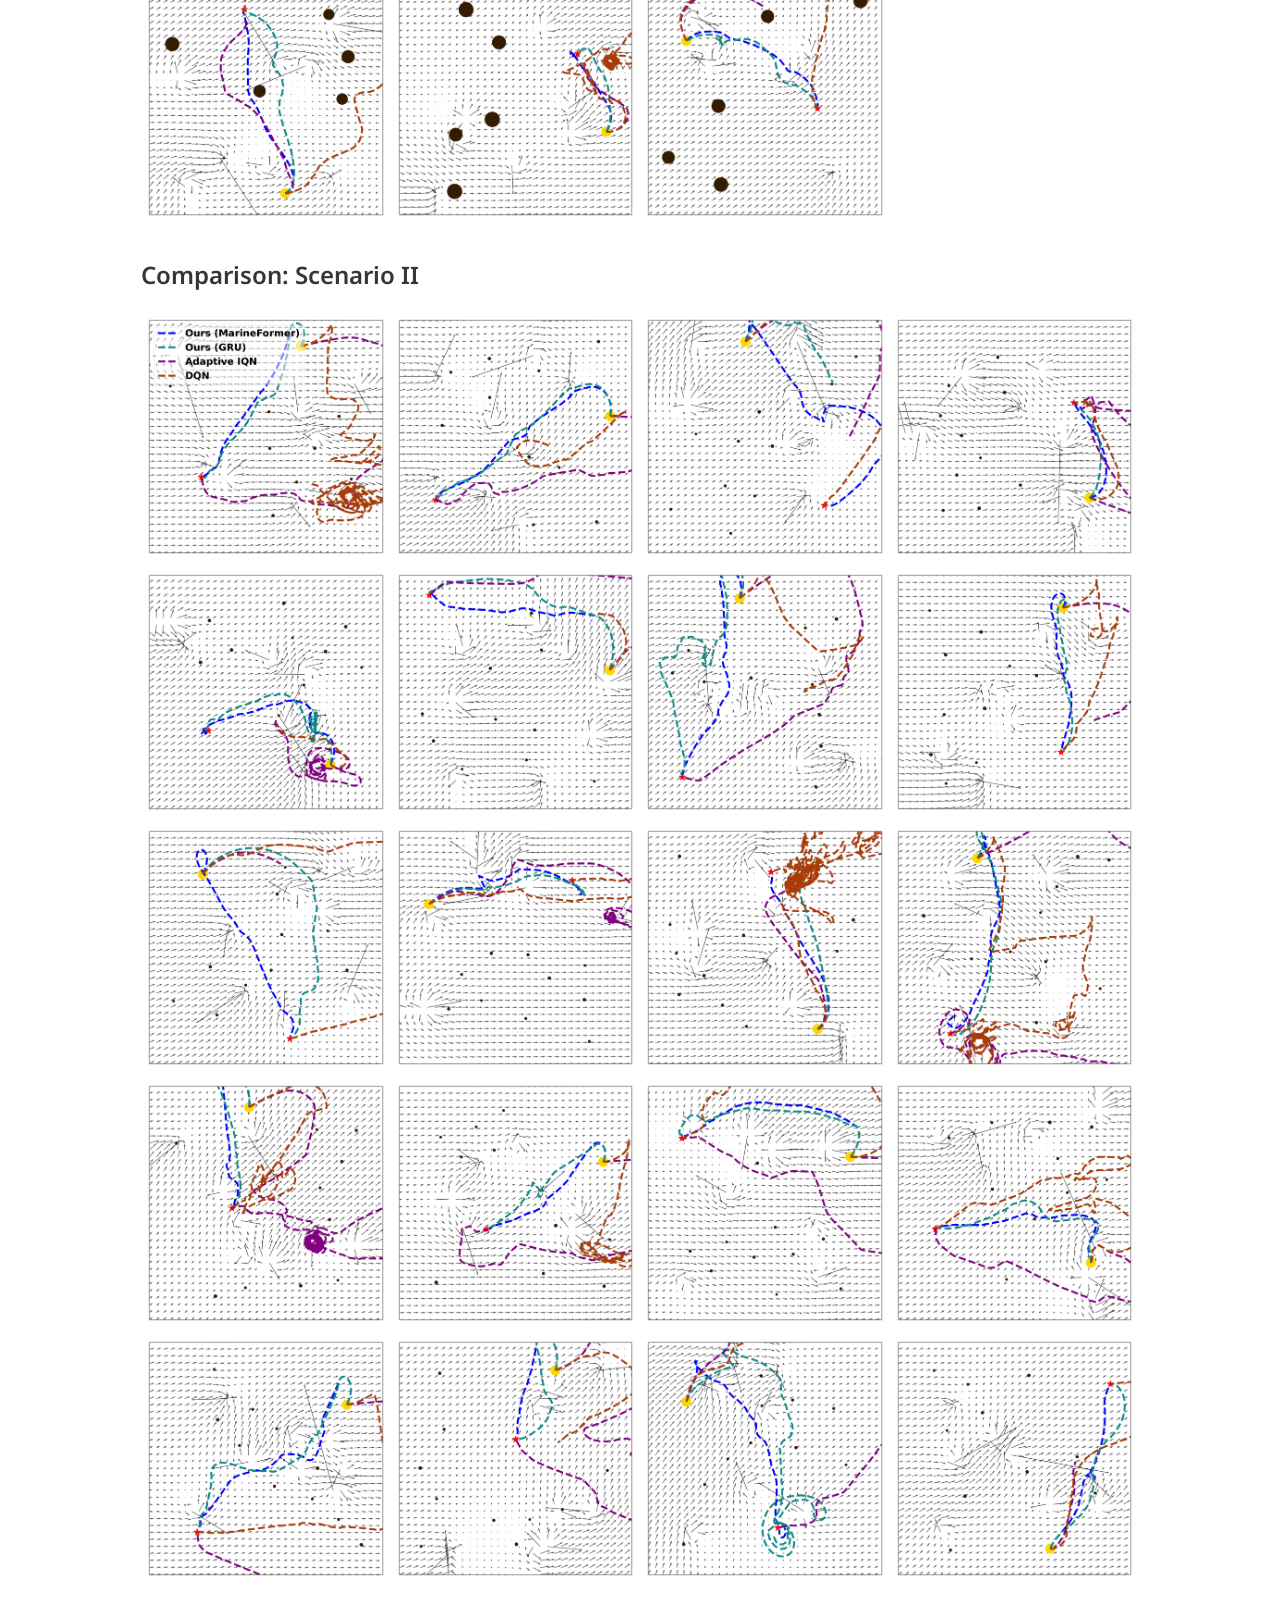
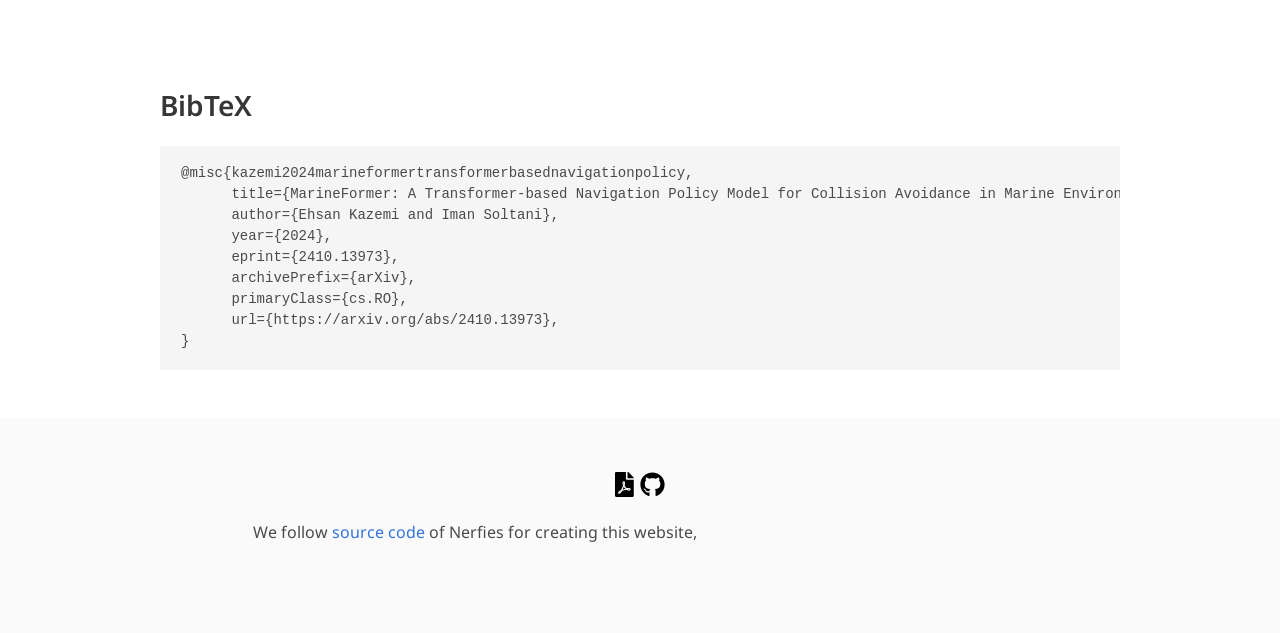
==== commit 51d57627: "revise files" ====
--- a/index.html
+++ b/index.html
@@ -248,7 +248,7 @@
             <div class="row">
               <div class="column">
                 <span>
-                  <img src="./static/images/Env10_5/27776_Traj/1951_traj.png" alt="Scenario Collision Avoidance" style="width:100%">
+                  <img src="./static/images/Env10_5/27776_Traj/1671_traj.png" alt="Scenario Collision Avoidance" style="width:100%">
                 </span>
               </div>
               <div class="column">
@@ -333,7 +333,7 @@
                 <img src="./static/images/Env10_5/27776_Traj/1663_traj.png" alt="Scenario Collision Avoidance" style="width:100%">
               </div>
               <div class="column">
-                <img src="./static/images/Env10_5/27776_Traj/1671_traj.png" alt="Scenario Collision Avoidance" style="width:100%">
+                <img src="./static/images/Env10_5/27776_Traj/1951_traj.png" alt="Scenario Collision Avoidance" style="width:100%">
               </div>
               <div class="column">
                 <span>
@@ -347,7 +347,7 @@
             <div class="row">
               <div class="column">
                 <span>
-                  <img src="./static/images/Env25_10/27776_Traj/2183_traj.png" alt="Scenario Collision Avoidance" style="width:100%">
+                  <img src="./static/images/Env25_10/27776_Traj/1529_traj.png" alt="Scenario Collision Avoidance" style="width:100%">
                 </span>
               </div>
               <div class="column">
@@ -411,7 +411,7 @@
           <div class="row">
               <div class="column">
                 <span>
-                  <img src="./static/images/Env25_10/27776_Traj/1529_traj.png" alt="Scenario Collision Avoidance" style="width:100%">
+                  <img src="./static/images/Env25_10/27776_Traj/2183_traj.png" alt="Scenario Collision Avoidance" style="width:100%">
                 </span>
               </div>
               <div class="column">
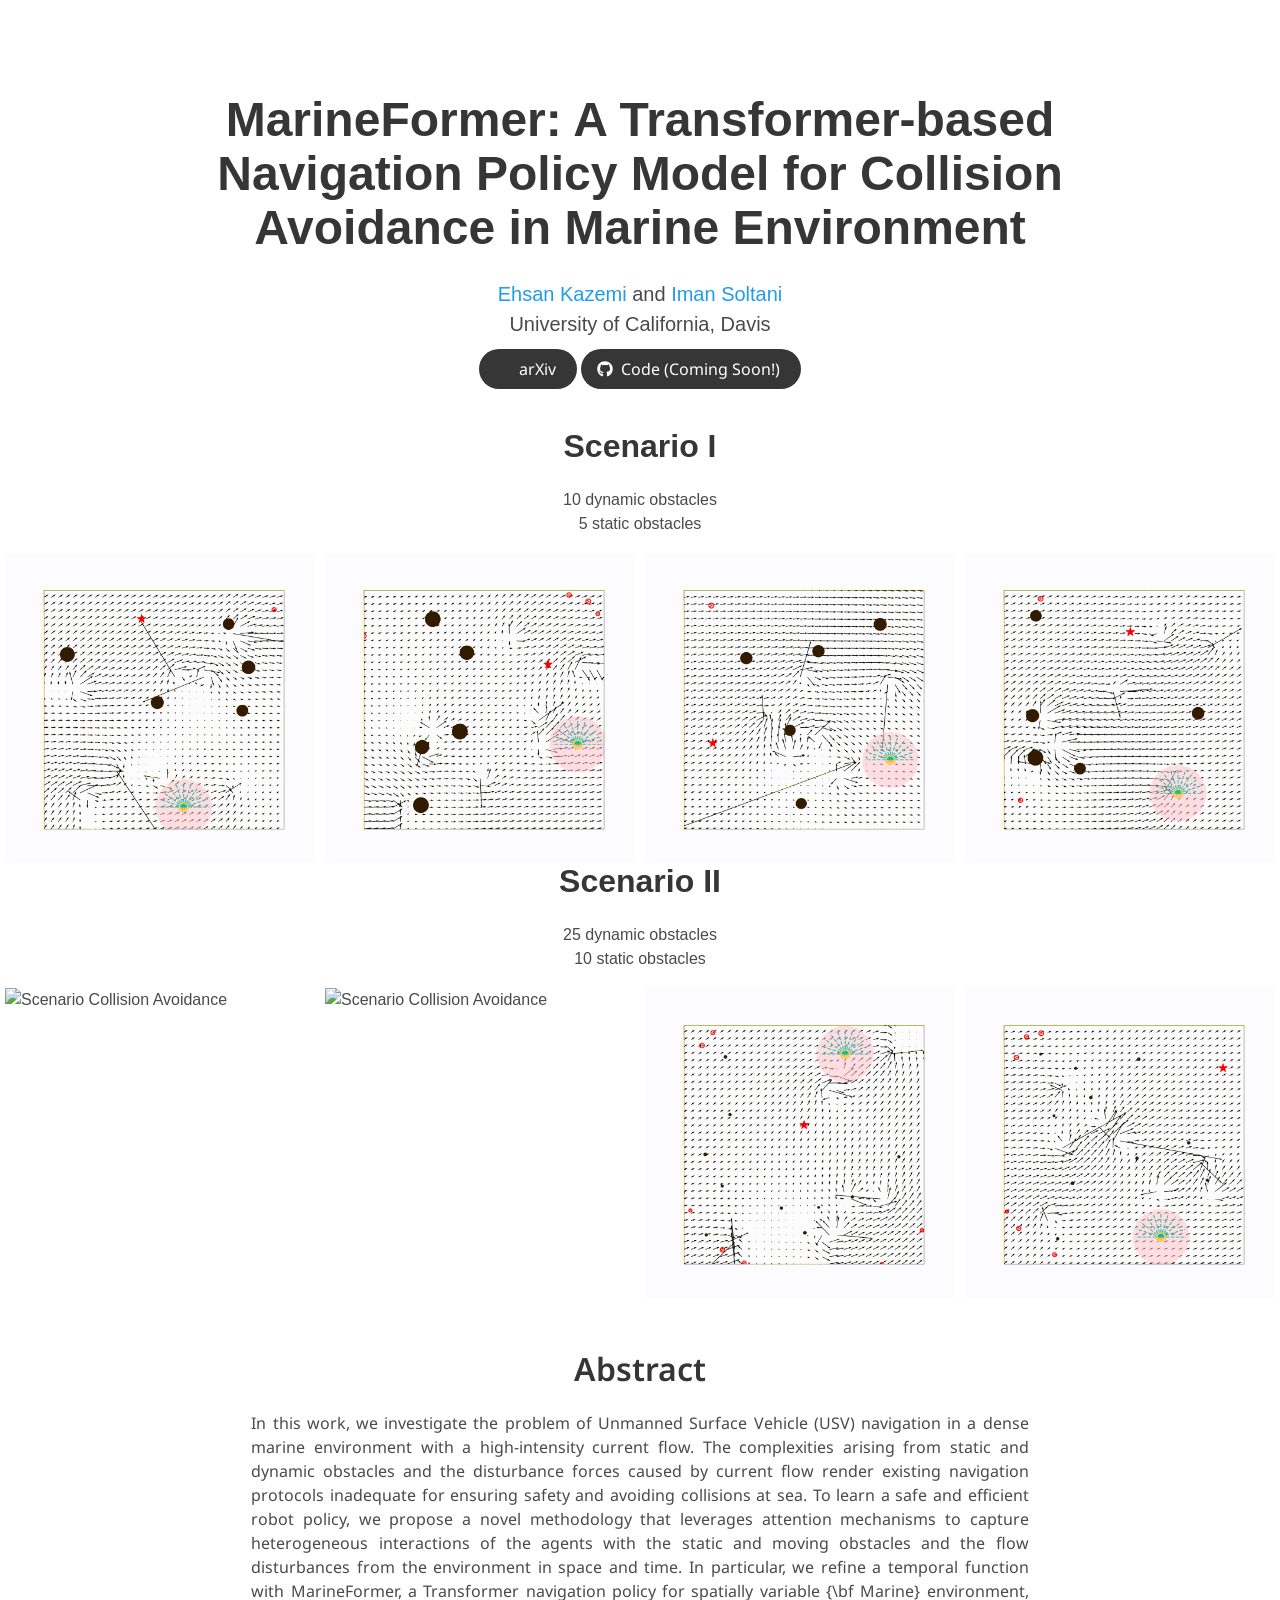
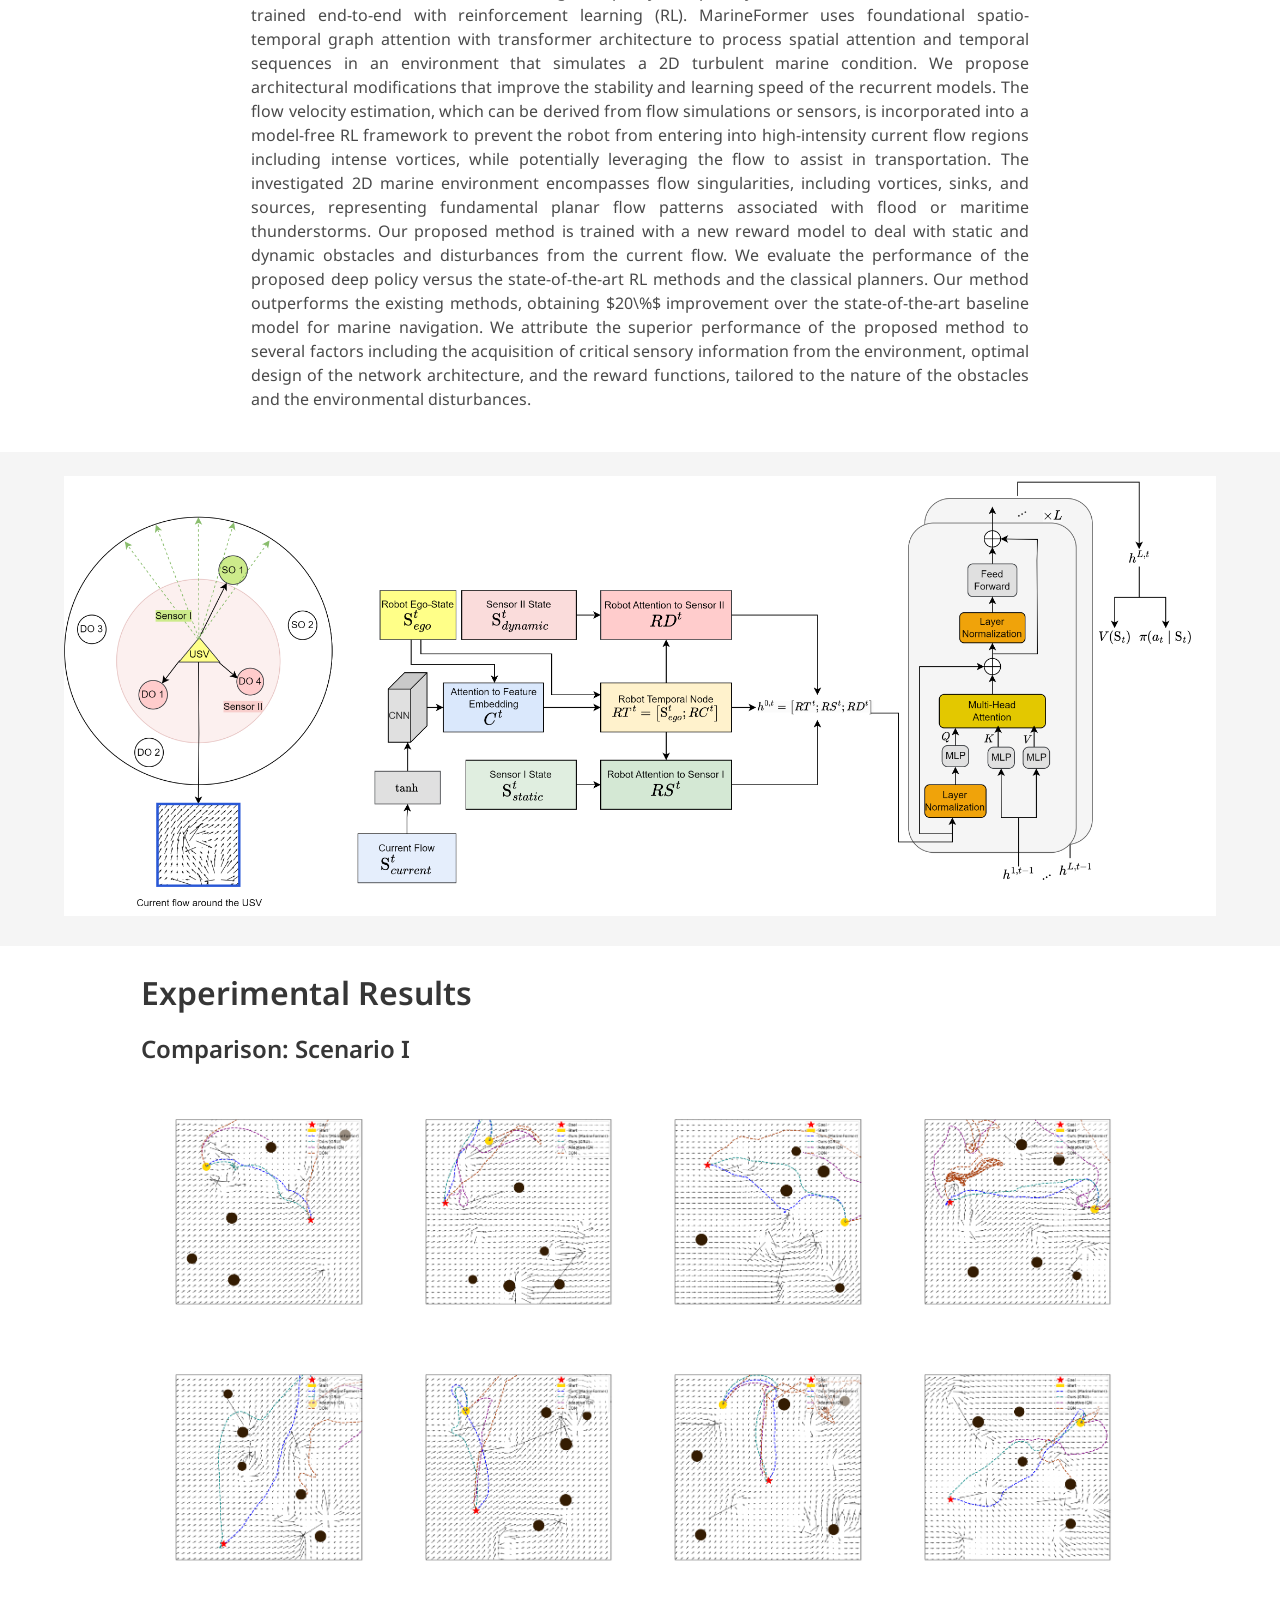
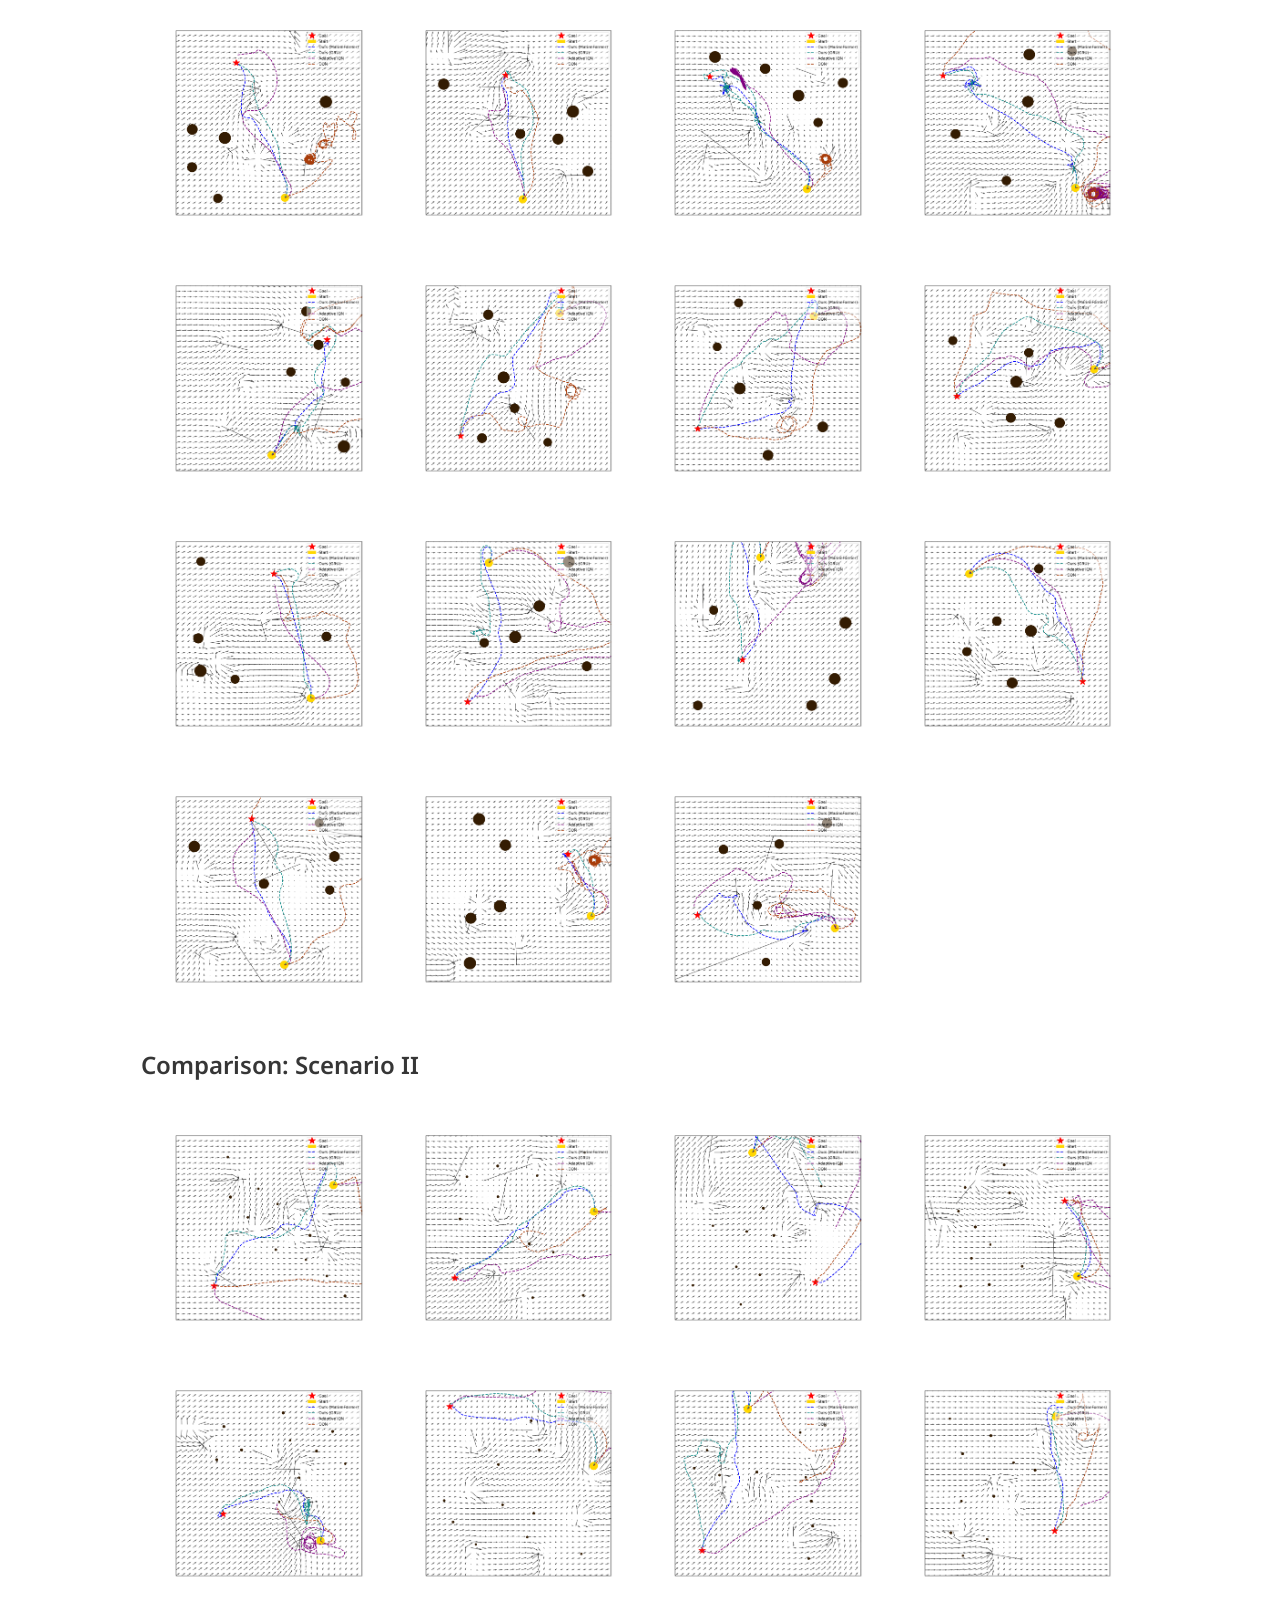
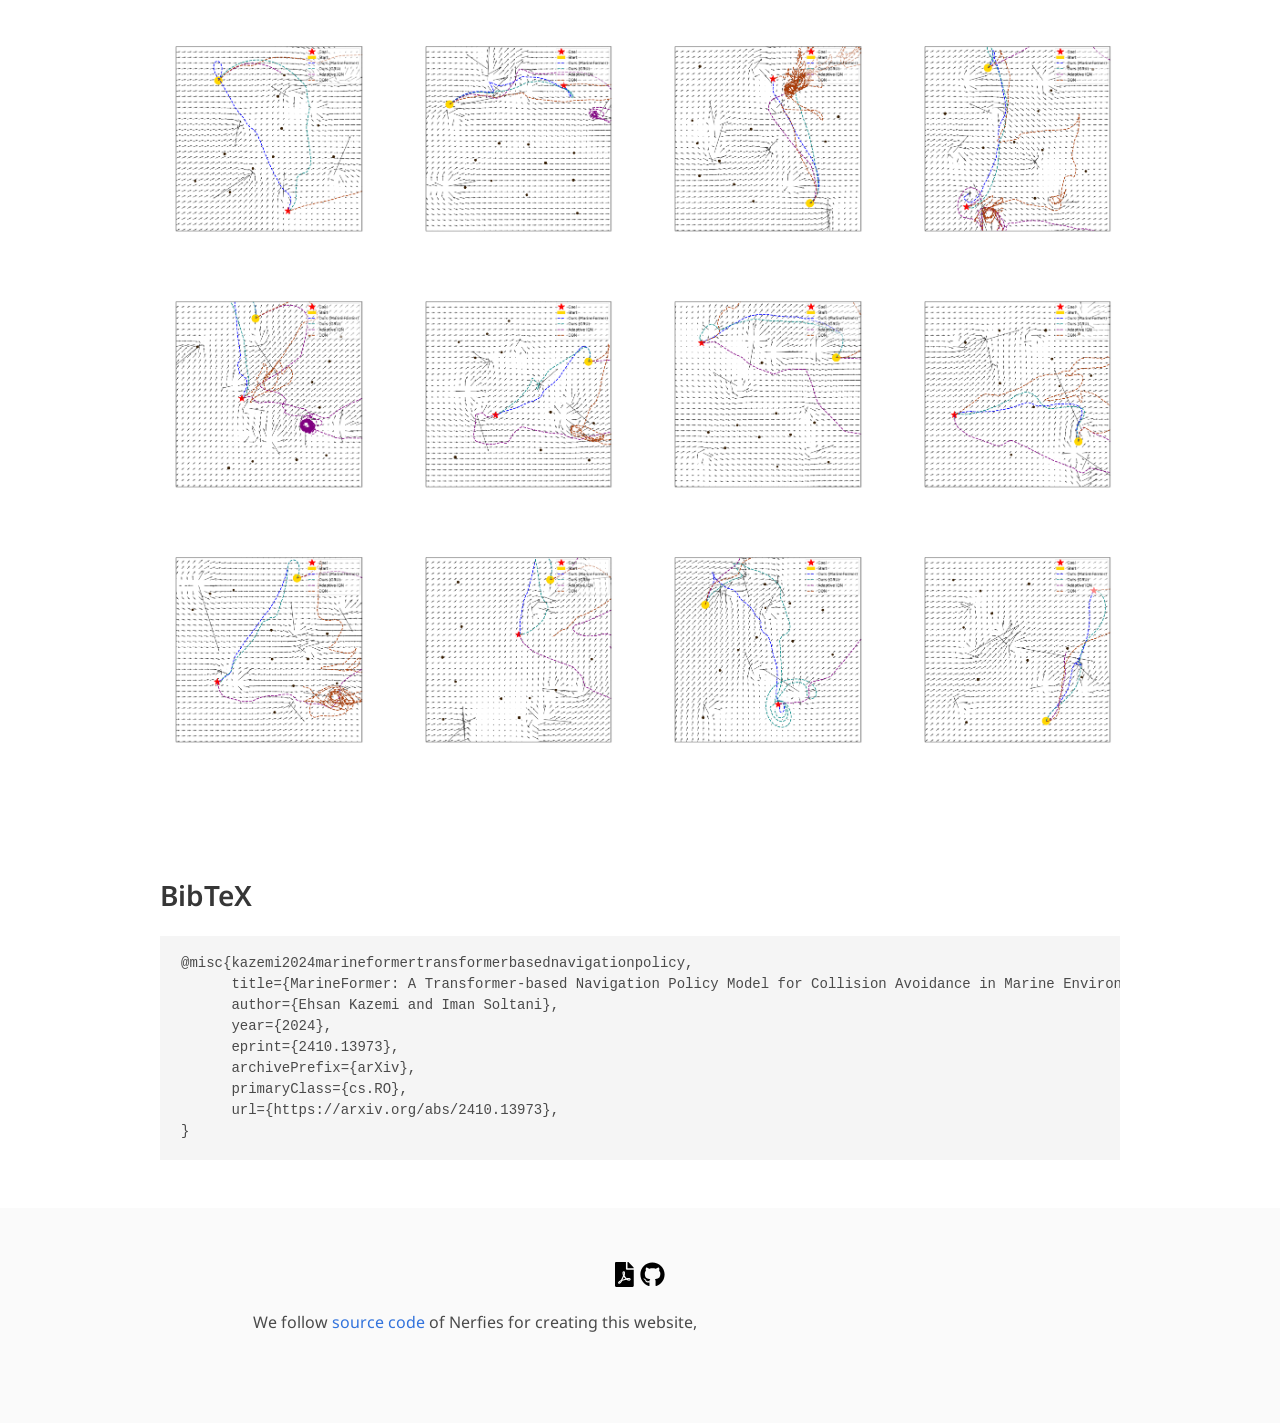
==== commit a91fe7dd: "add ph-pages" ====
--- a/index.html
+++ b/index.html
@@ -55,7 +55,7 @@
     <div class="container is-max-desktop">
       <div class="columns is-centered">
         <div class="column has-text-centered">
-          <h1 class="title is-1 publication-title">MarineFormer: A Spatio-Temporal Attention Model for USV Navigation in Dynamic Marine Environments</h1>
+          <h1 class="title is-1 publication-title">MarineFormer: A Transformer-based Navigation Policy Model for Collision Avoidance in Marine Environment</h1>
           <div class="is-size-5 publication-authors">
             <span class="author-block">
               <a href="https://www.linkedin.com/in/ehsan-kazemi/">Ehsan Kazemi</a> and </span>
@@ -114,8 +114,8 @@
     <ul>
     <li><h2 class="title is-3">Scenario I</h2>
         <ul>
-          <li><b>10 dynamic obstacles</b></li>
-          <li><b>5 static obstacles</b></li>
+            <li>10 dynamic obstacles</li>
+            <li>5 static obstacles</li>
         </ul>
     </li>
     </ul>
@@ -147,8 +147,8 @@
     <ul>
     <li><h2 class="title is-3">Scenario II</h2>
         <ul>
-            <li><b>25 dynamic obstacles</b></li>
-            <li><b>10 static obstacles</b></li>
+            <li>25 dynamic obstacles</li>
+            <li>10 static obstacles</li>
         </ul>
     </li>
     </ul>
@@ -197,20 +197,25 @@
         <h2 class="title is-3">Abstract</h2>
         <div class="content has-text-justified">
           <p>
-            Navigating autonomously in marine environments with dynamic and static obstacles,
-            and strong flow disturbances, such as in high-flow rivers, poses significant challenges
-            for USVs. To address these challenges, we propose a novel methodology that leverages
-            two types of attention: spatial attention, which learns to integrate diverse environmental
-            factors and sensory information into navigation decisions, and temporal attention within
-            a transformer framework to account for the dynamic, continuously changing nature of the environment.
-            We devise MarineFormer, a Trans<b>former</b>-based navigation policy for dynamic <b>Marine</b> environments,
-            trained end-to-end through reinforcement learning (RL). At its core, MarineFormer uses graph attention
-            to capture spatial information and a transformer architecture to process temporal sequences
-            in an environment that simulates a 2D turbulent marine condition involving multiple static
-            and dynamic obstacles. We extensively evaluate the performance of the proposed method versus
-            the state-of-the-art RL methods, as well as other classical planners. Our approach outperforms
-            the state-of-the-art by nearly $20\%$ in episode completion success rate and additionally enhances
-            the USV's path length efficiency.
+            In this work, we investigate the problem of Unmanned Surface Vehicle (USV) navigation in a dense marine environment
+            with a high-intensity current flow. The complexities arising from static and dynamic obstacles and the disturbance
+            forces caused by current flow render existing navigation protocols inadequate for ensuring safety and avoiding
+            collisions at sea. To learn a safe and efficient robot policy, we propose a novel methodology that leverages attention
+            mechanisms to capture heterogeneous interactions of the agents with the static and moving obstacles and the flow disturbances
+            from the environment in space and time. In particular, we refine a temporal function with MarineFormer, a Transformer navigation
+            policy for spatially variable {\bf Marine} environment, trained end-to-end with reinforcement learning (RL). MarineFormer uses
+            foundational spatio-temporal graph attention with transformer architecture to process spatial attention and temporal sequences
+            in an environment that simulates a 2D turbulent marine condition. We propose architectural modifications that improve the stability
+            and learning speed of the recurrent models. The flow velocity estimation, which can be derived from flow simulations or sensors,
+            is incorporated into a model-free RL framework to prevent the robot from entering into high-intensity current flow regions
+            including intense vortices, while potentially leveraging the flow to assist in transportation. The investigated 2D marine environment
+            encompasses flow singularities, including vortices, sinks, and sources, representing fundamental planar flow patterns associated
+            with flood or maritime thunderstorms. Our proposed method is trained with a new reward model to deal with static and dynamic obstacles
+            and disturbances from the current flow. We evaluate the performance of the proposed deep policy versus the state-of-the-art RL methods
+            and the classical planners. Our method outperforms the existing methods, obtaining $20\%$ improvement over the state-of-the-art baseline
+            model for marine navigation. We attribute the superior performance of the proposed method to several factors including the acquisition
+            of critical sensory information from the environment, optimal design of the network architecture, and the reward functions, tailored
+            to the nature of the obstacles and the environmental disturbances.
           </p>
         </div>
       </div>
@@ -248,7 +253,7 @@
             <div class="row">
               <div class="column">
                 <span>
-                  <img src="./static/images/Env10_5/27776_Traj/1671_traj.png" alt="Scenario Collision Avoidance" style="width:100%">
+                  <img src="./static/images/Env10_5/27776_Traj/1951_traj.png" alt="Scenario Collision Avoidance" style="width:100%">
                 </span>
               </div>
               <div class="column">
@@ -333,7 +338,7 @@
                 <img src="./static/images/Env10_5/27776_Traj/1663_traj.png" alt="Scenario Collision Avoidance" style="width:100%">
               </div>
               <div class="column">
-                <img src="./static/images/Env10_5/27776_Traj/1951_traj.png" alt="Scenario Collision Avoidance" style="width:100%">
+                <img src="./static/images/Env10_5/27776_Traj/1671_traj.png" alt="Scenario Collision Avoidance" style="width:100%">
               </div>
               <div class="column">
                 <span>
@@ -347,7 +352,7 @@
             <div class="row">
               <div class="column">
                 <span>
-                  <img src="./static/images/Env25_10/27776_Traj/1529_traj.png" alt="Scenario Collision Avoidance" style="width:100%">
+                  <img src="./static/images/Env25_10/27776_Traj/2183_traj.png" alt="Scenario Collision Avoidance" style="width:100%">
                 </span>
               </div>
               <div class="column">
@@ -411,7 +416,7 @@
           <div class="row">
               <div class="column">
                 <span>
-                  <img src="./static/images/Env25_10/27776_Traj/2183_traj.png" alt="Scenario Collision Avoidance" style="width:100%">
+                  <img src="./static/images/Env25_10/27776_Traj/1529_traj.png" alt="Scenario Collision Avoidance" style="width:100%">
                 </span>
               </div>
               <div class="column">
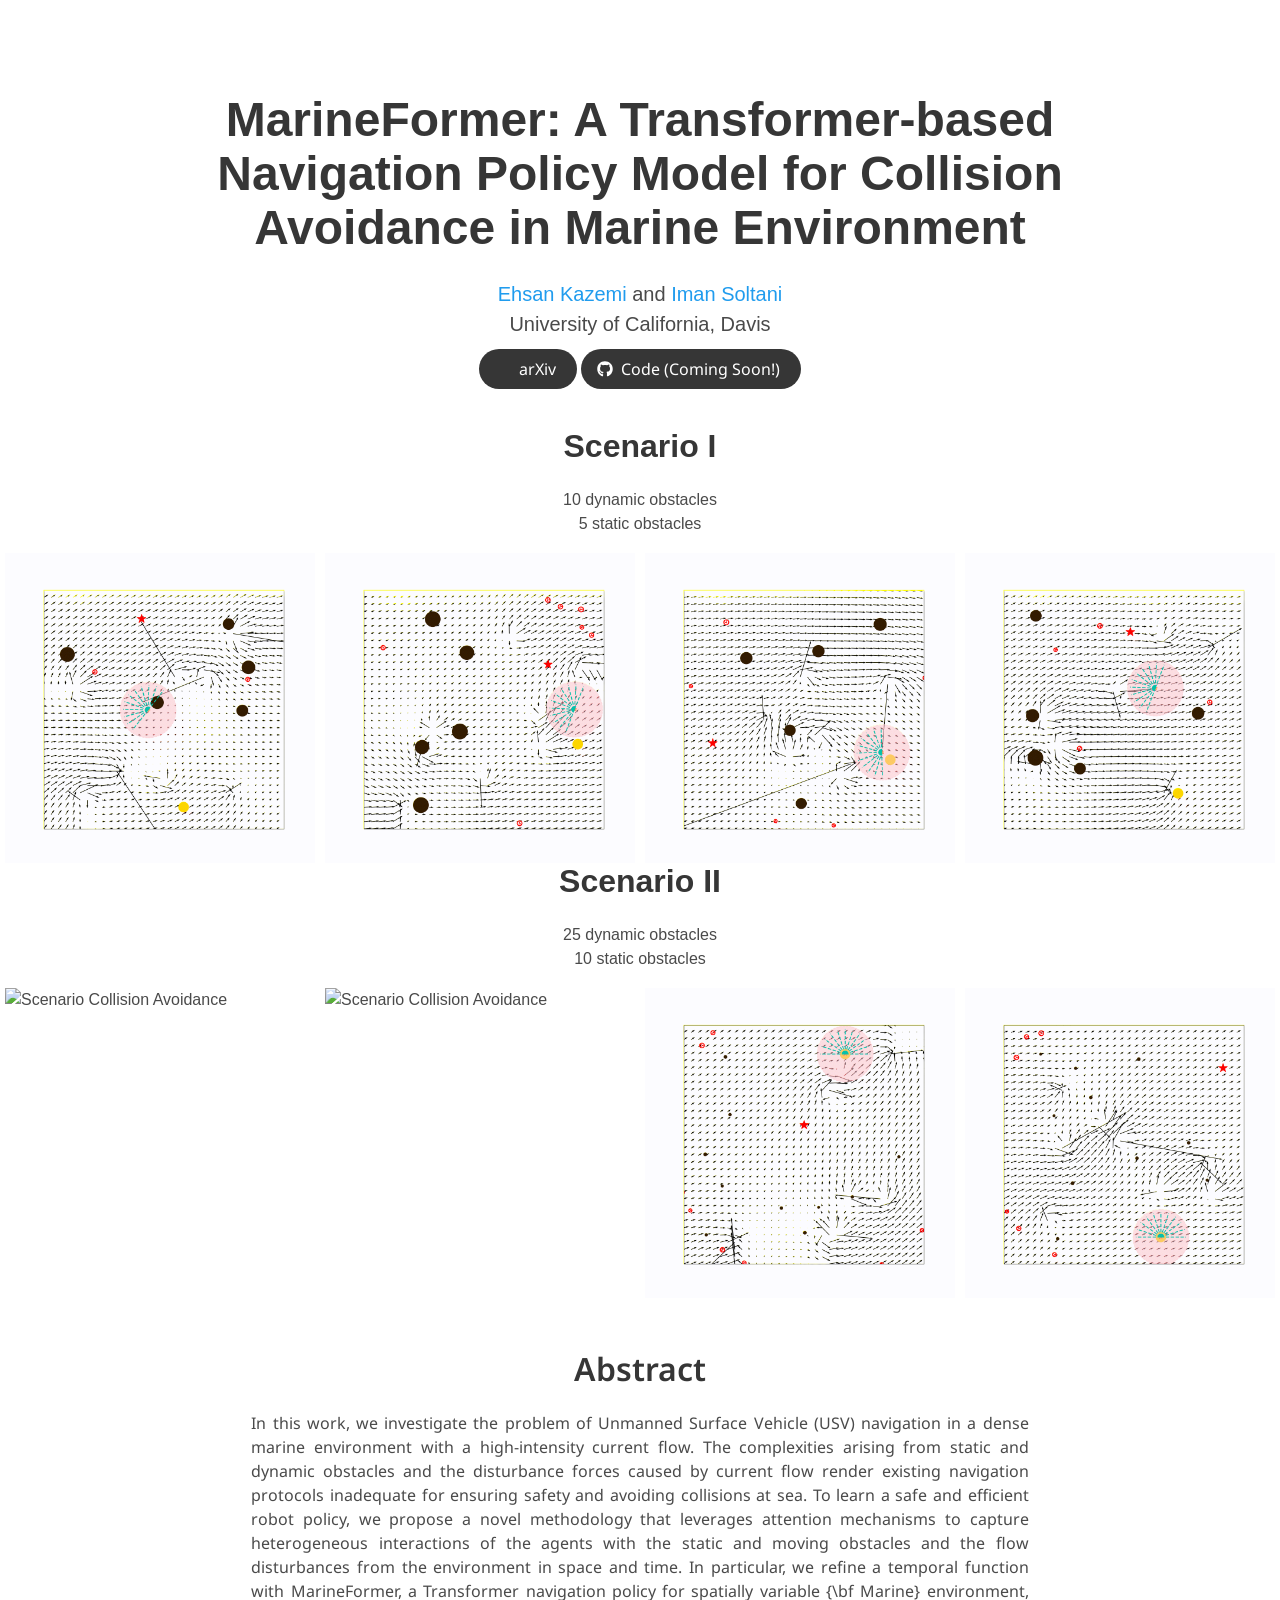
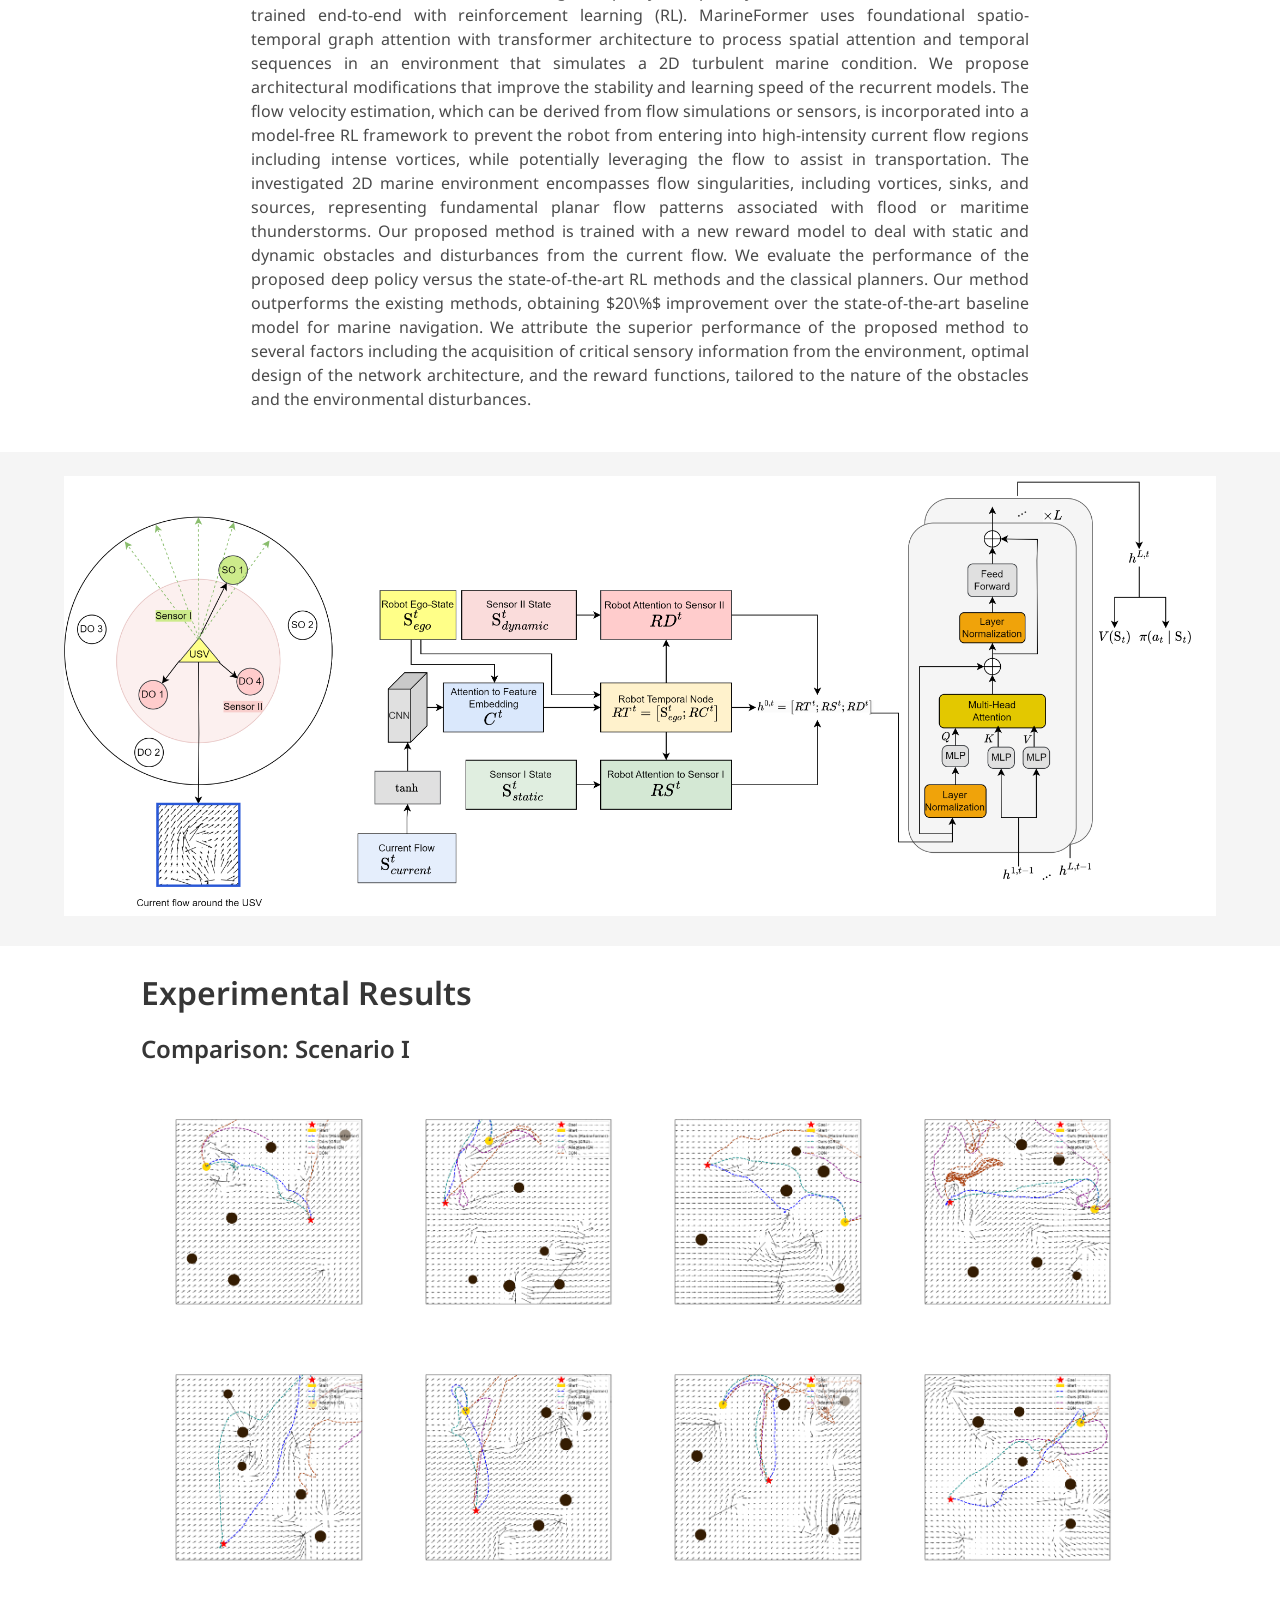
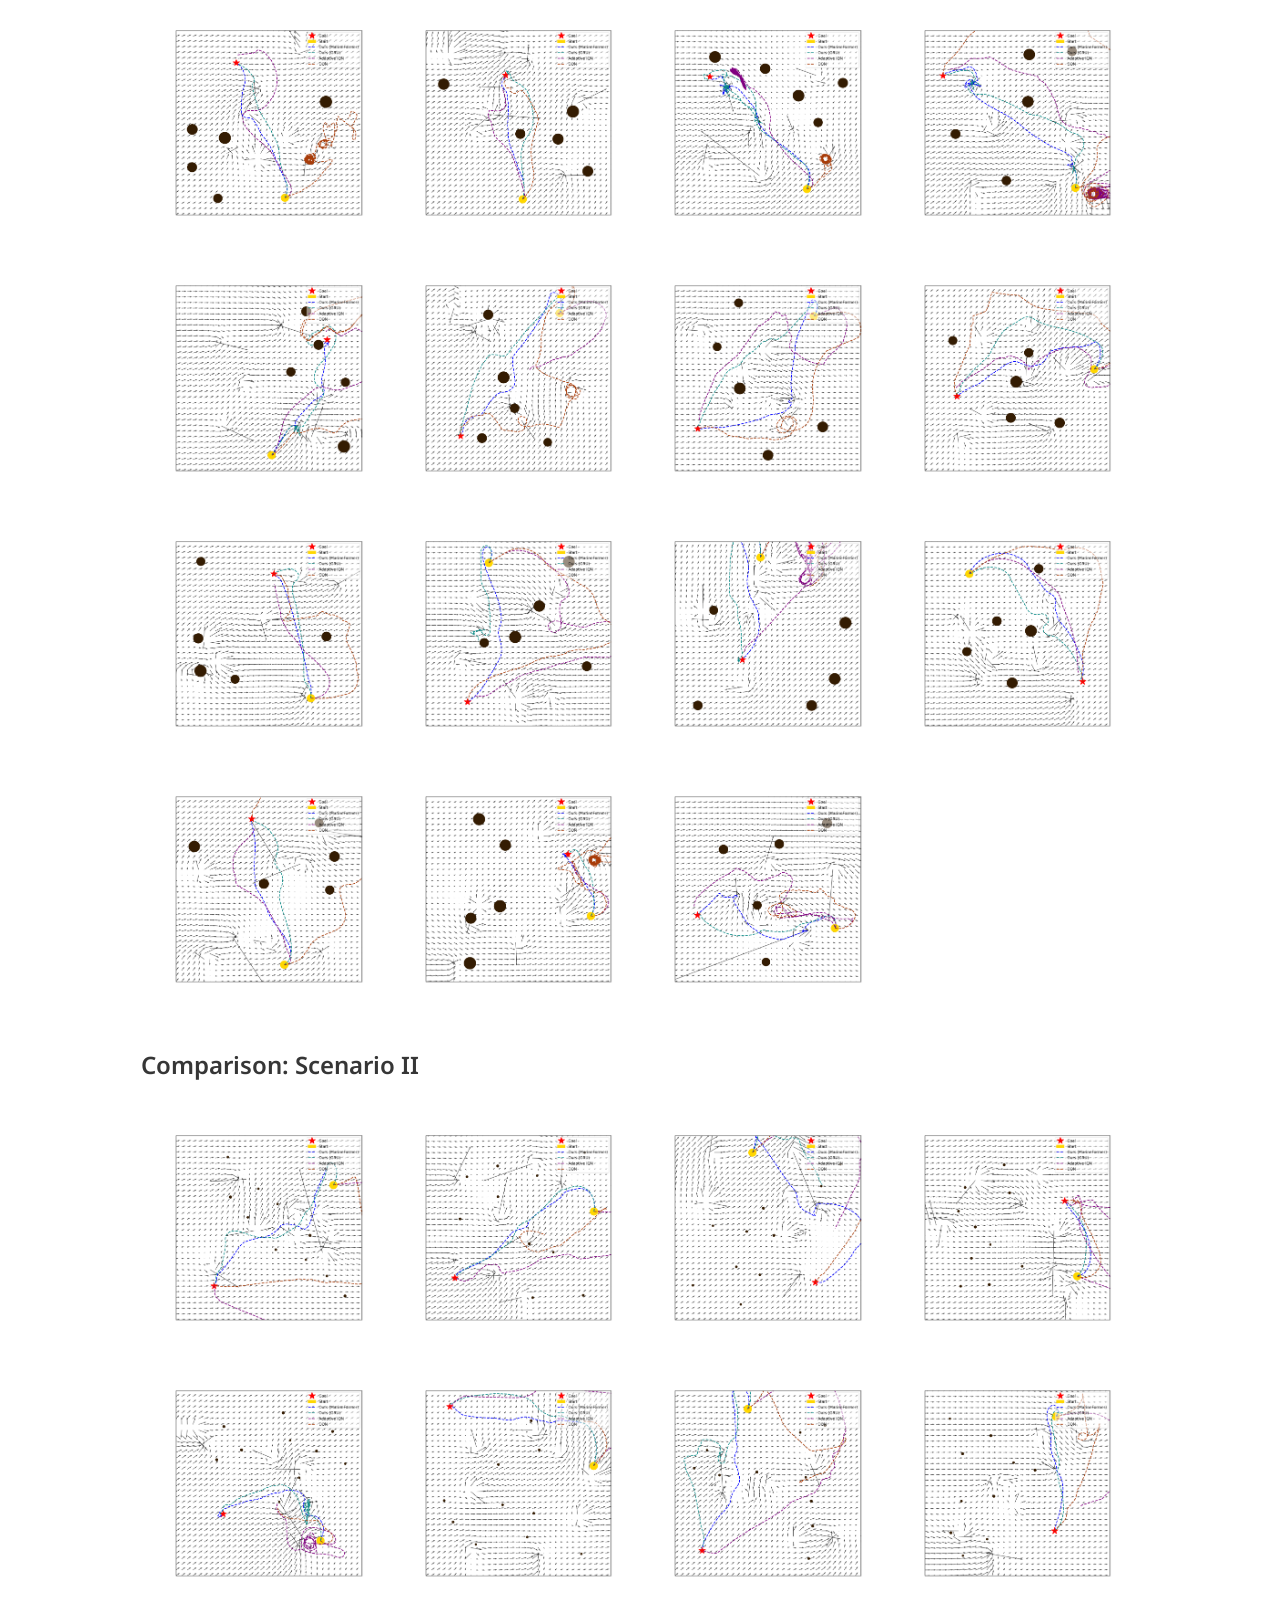
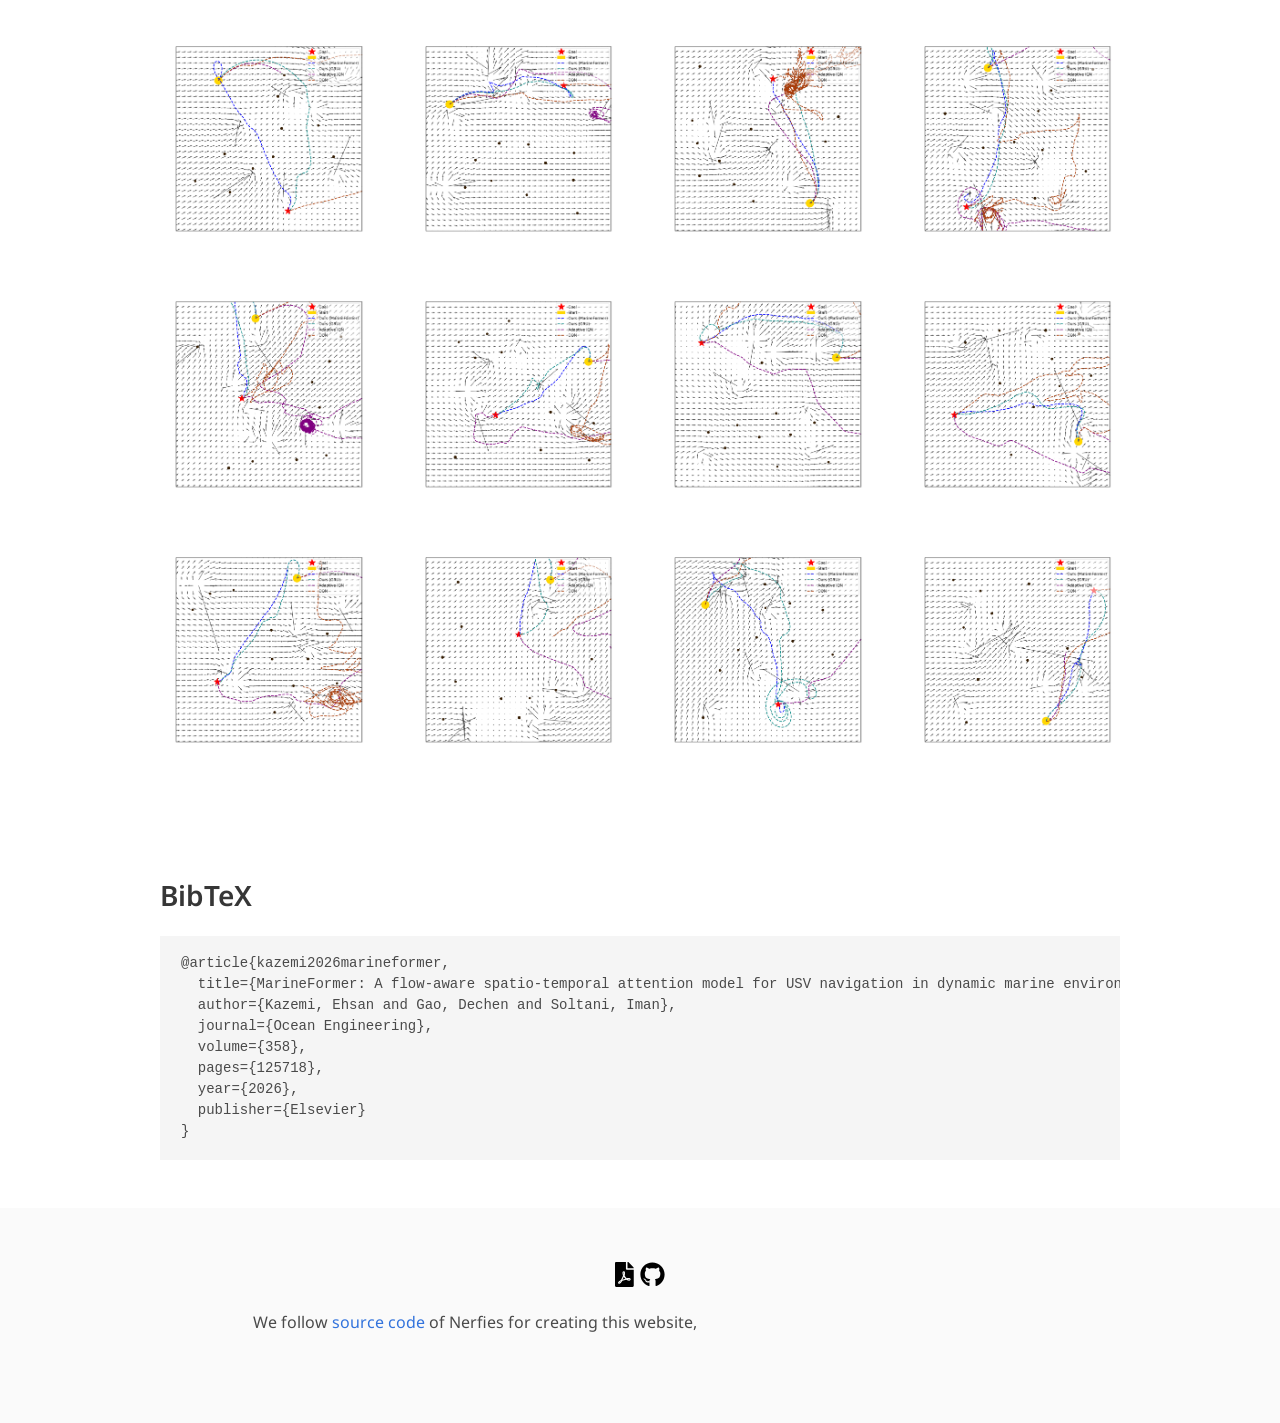
==== commit adb4ae58: "revision" ====
--- a/index.html
+++ b/index.html
@@ -455,14 +455,14 @@
 <section class="section" id="BibTeX">
   <div class="container is-max-desktop content">
     <h2 class="title">BibTeX</h2>
-    <pre><code>@misc{kazemi2024marineformertransformerbasednavigationpolicy,
-      title={MarineFormer: A Transformer-based Navigation Policy Model for Collision Avoidance in Marine Environment}, 
-      author={Ehsan Kazemi and Iman Soltani},
-      year={2024},
-      eprint={2410.13973},
-      archivePrefix={arXiv},
-      primaryClass={cs.RO},
-      url={https://arxiv.org/abs/2410.13973}, 
+    <pre><code>@article{kazemi2026marineformer,
+  title={MarineFormer: A flow-aware spatio-temporal attention model for USV navigation in dynamic marine environments},
+  author={Kazemi, Ehsan and Gao, Dechen and Soltani, Iman},
+  journal={Ocean Engineering},
+  volume={358},
+  pages={125718},
+  year={2026},
+  publisher={Elsevier}
 }</code></pre>
   </div>
 </section>
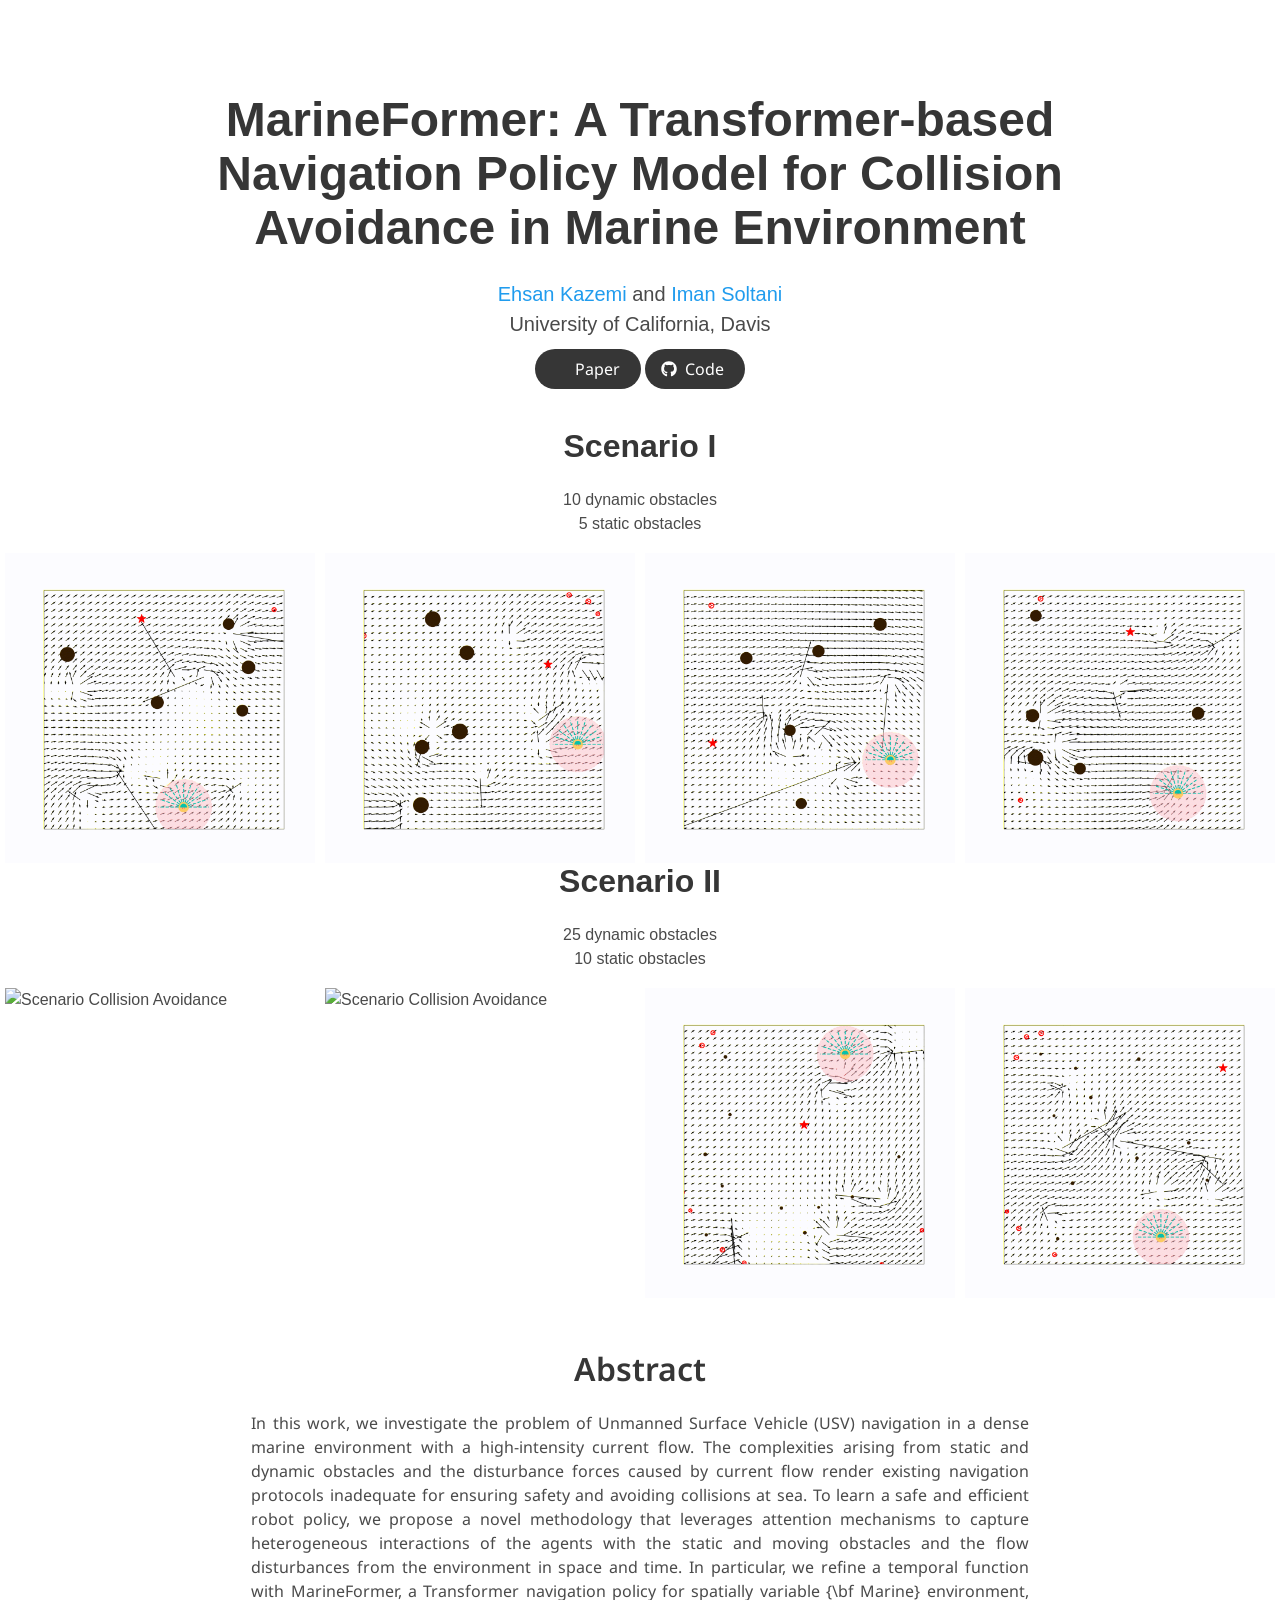
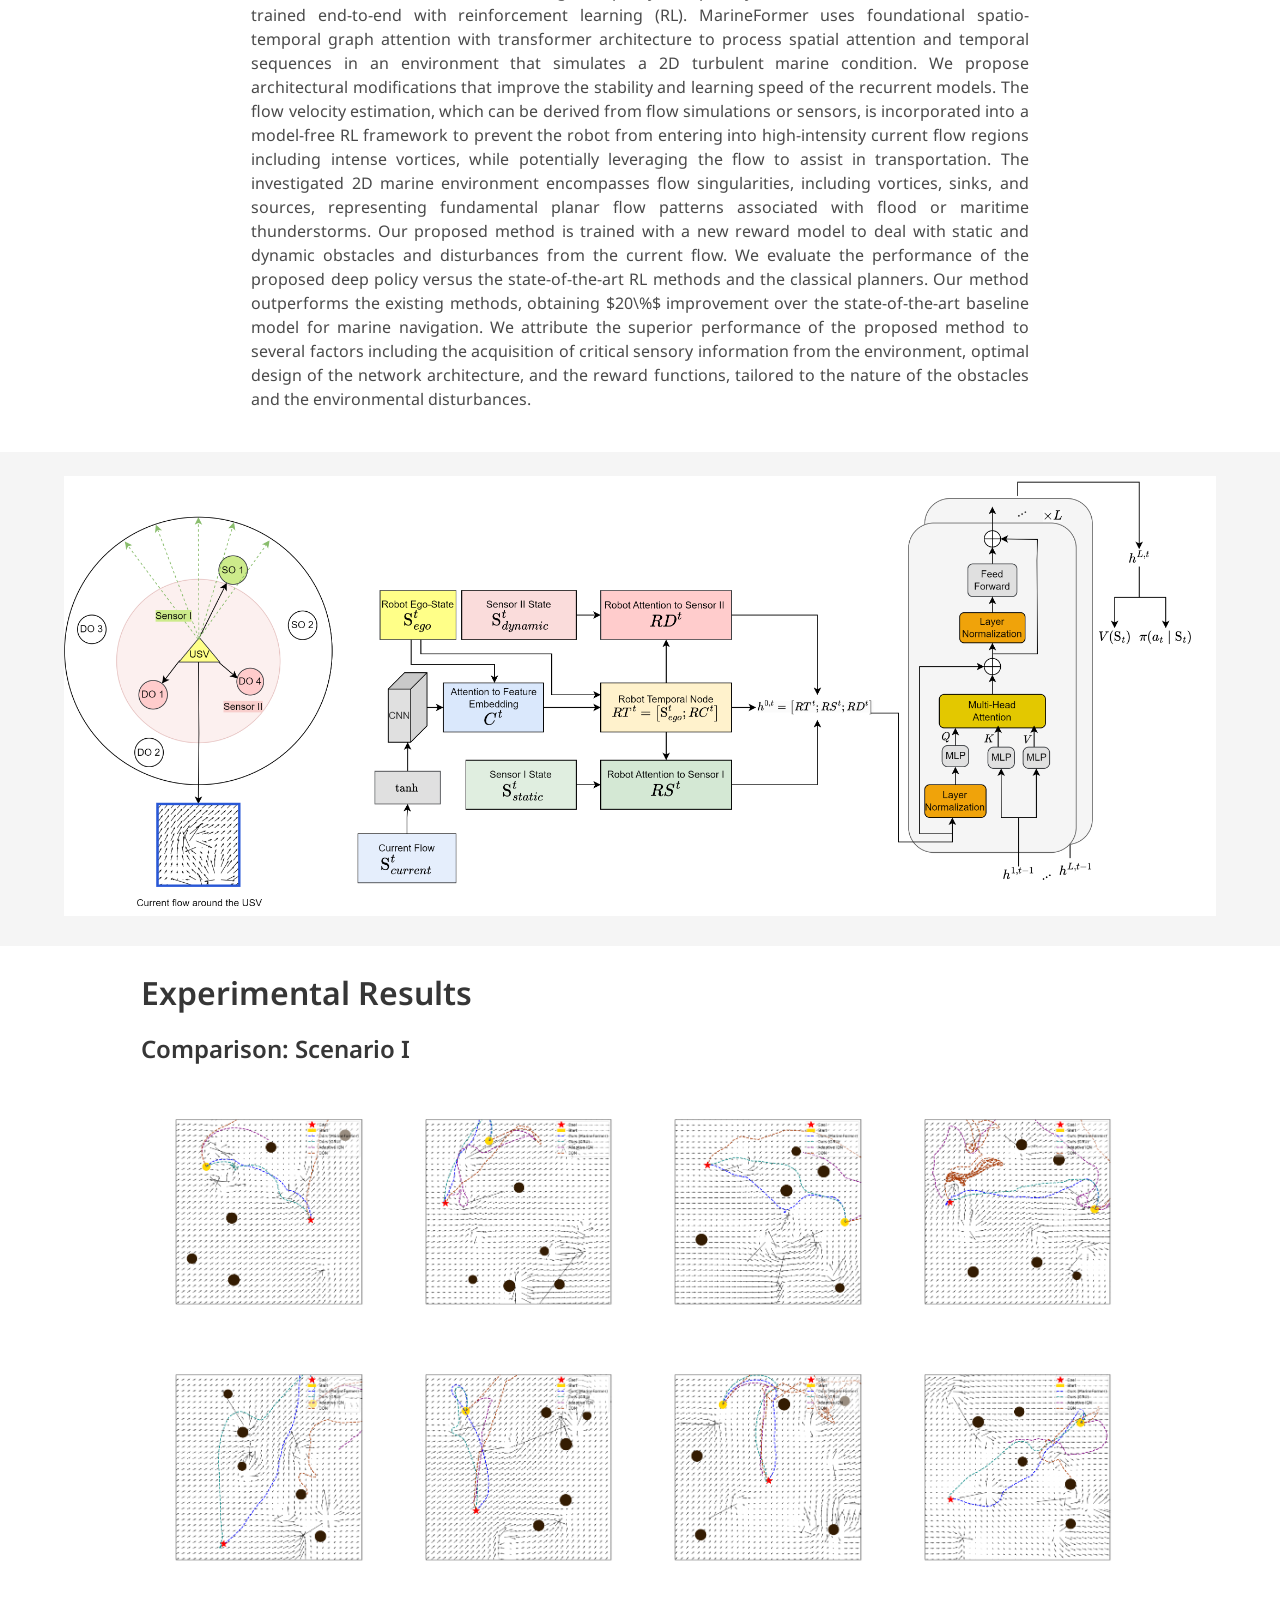
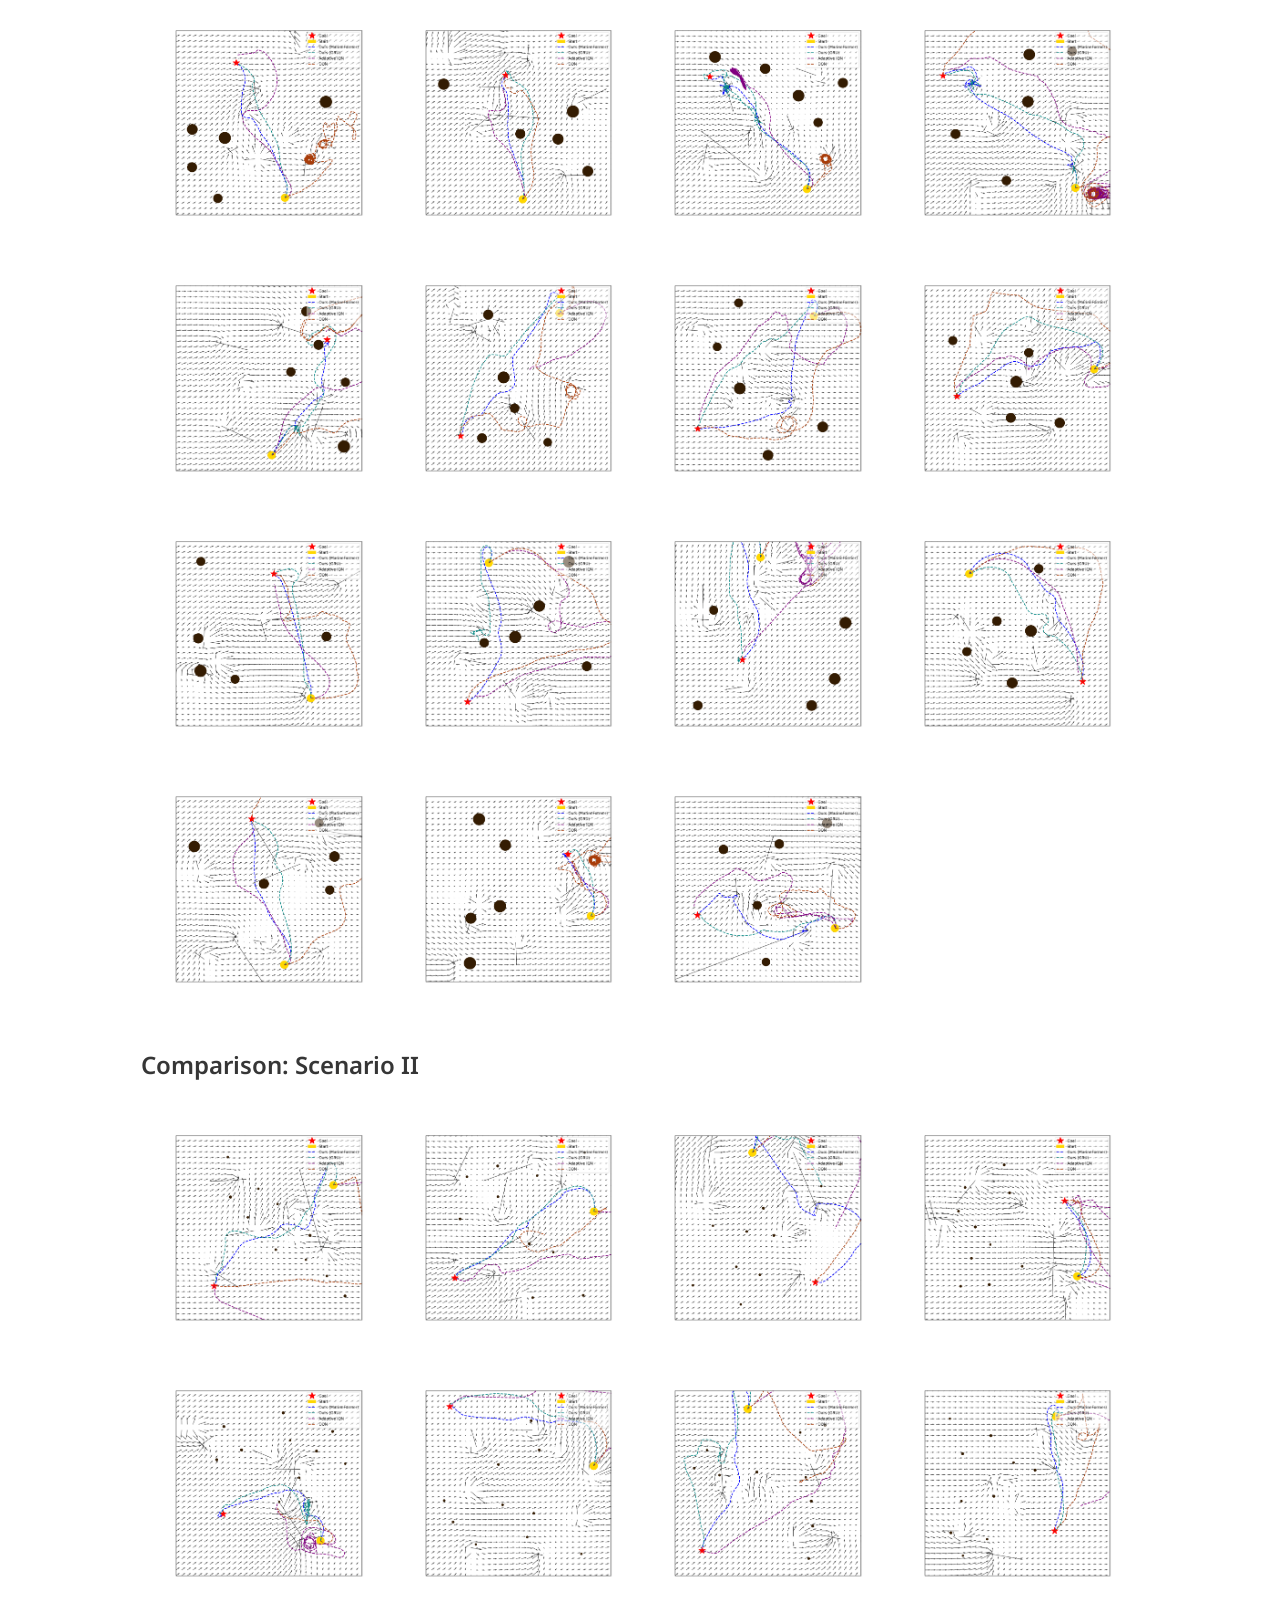
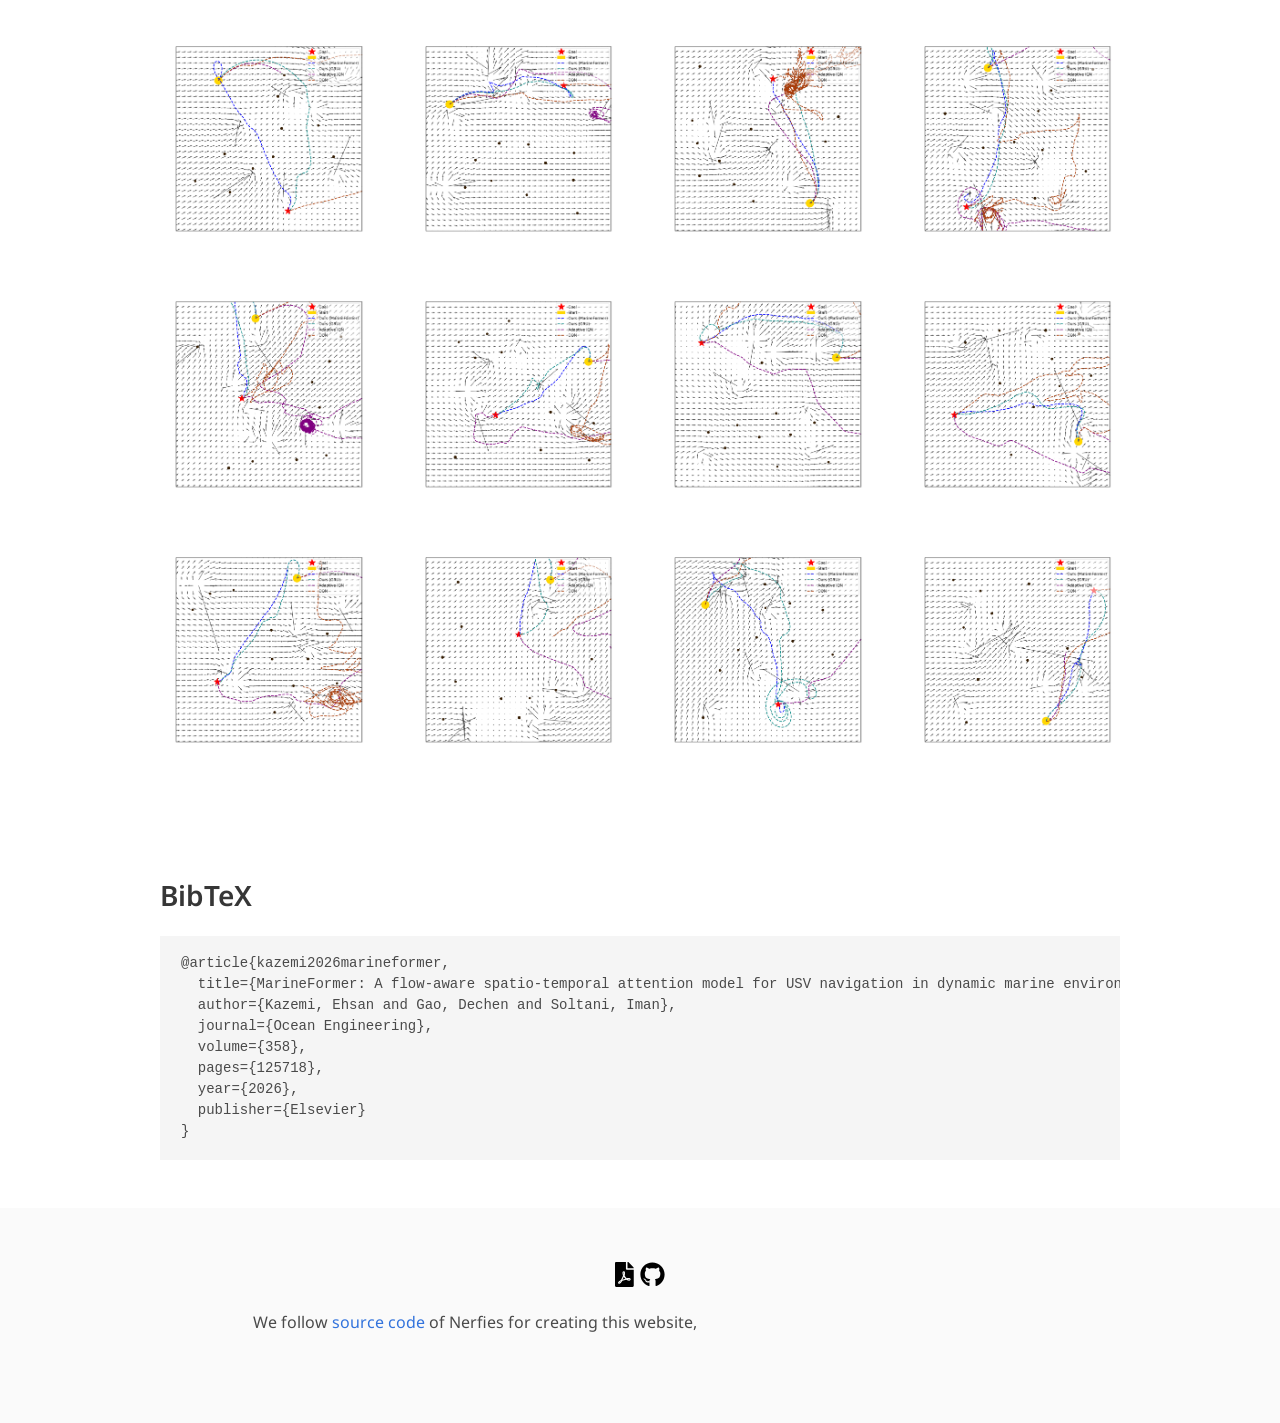
==== commit 4435b4ac: "revision" ====
--- a/index.html
+++ b/index.html
@@ -70,22 +70,22 @@
             <div class="publication-links">
               
               <span class="link-block">
-                <a href="https://arxiv.org/abs/2410.13973"
+                <a href="https://www.sciencedirect.com/science/article/abs/pii/S0029801826015520"
                    class="external-link button is-normal is-rounded is-dark">
                   <span class="icon">
                       <i class="ai ai-arxiv"></i>
                   </span>
-                  <span>arXiv </span>
+                  <span>Paper </span>
                 </a>
               </span>
               <!-- Code Link. -->
               <span class="link-block">
-                <a href="https://github.com/ehsankf/MarineFormer"
+                <a href="https://github.com/Soltanilara/MarineFormer/tree/main"
                    class="external-link button is-normal is-rounded is-dark">
                   <span class="icon">
                       <i class="fab fa-github"></i>
                   </span>
-                  <span>Code (Coming Soon!)</span>
+                  <span>Code </span>
                   </a>
               </span>
               <!-- Dataset Link. -->
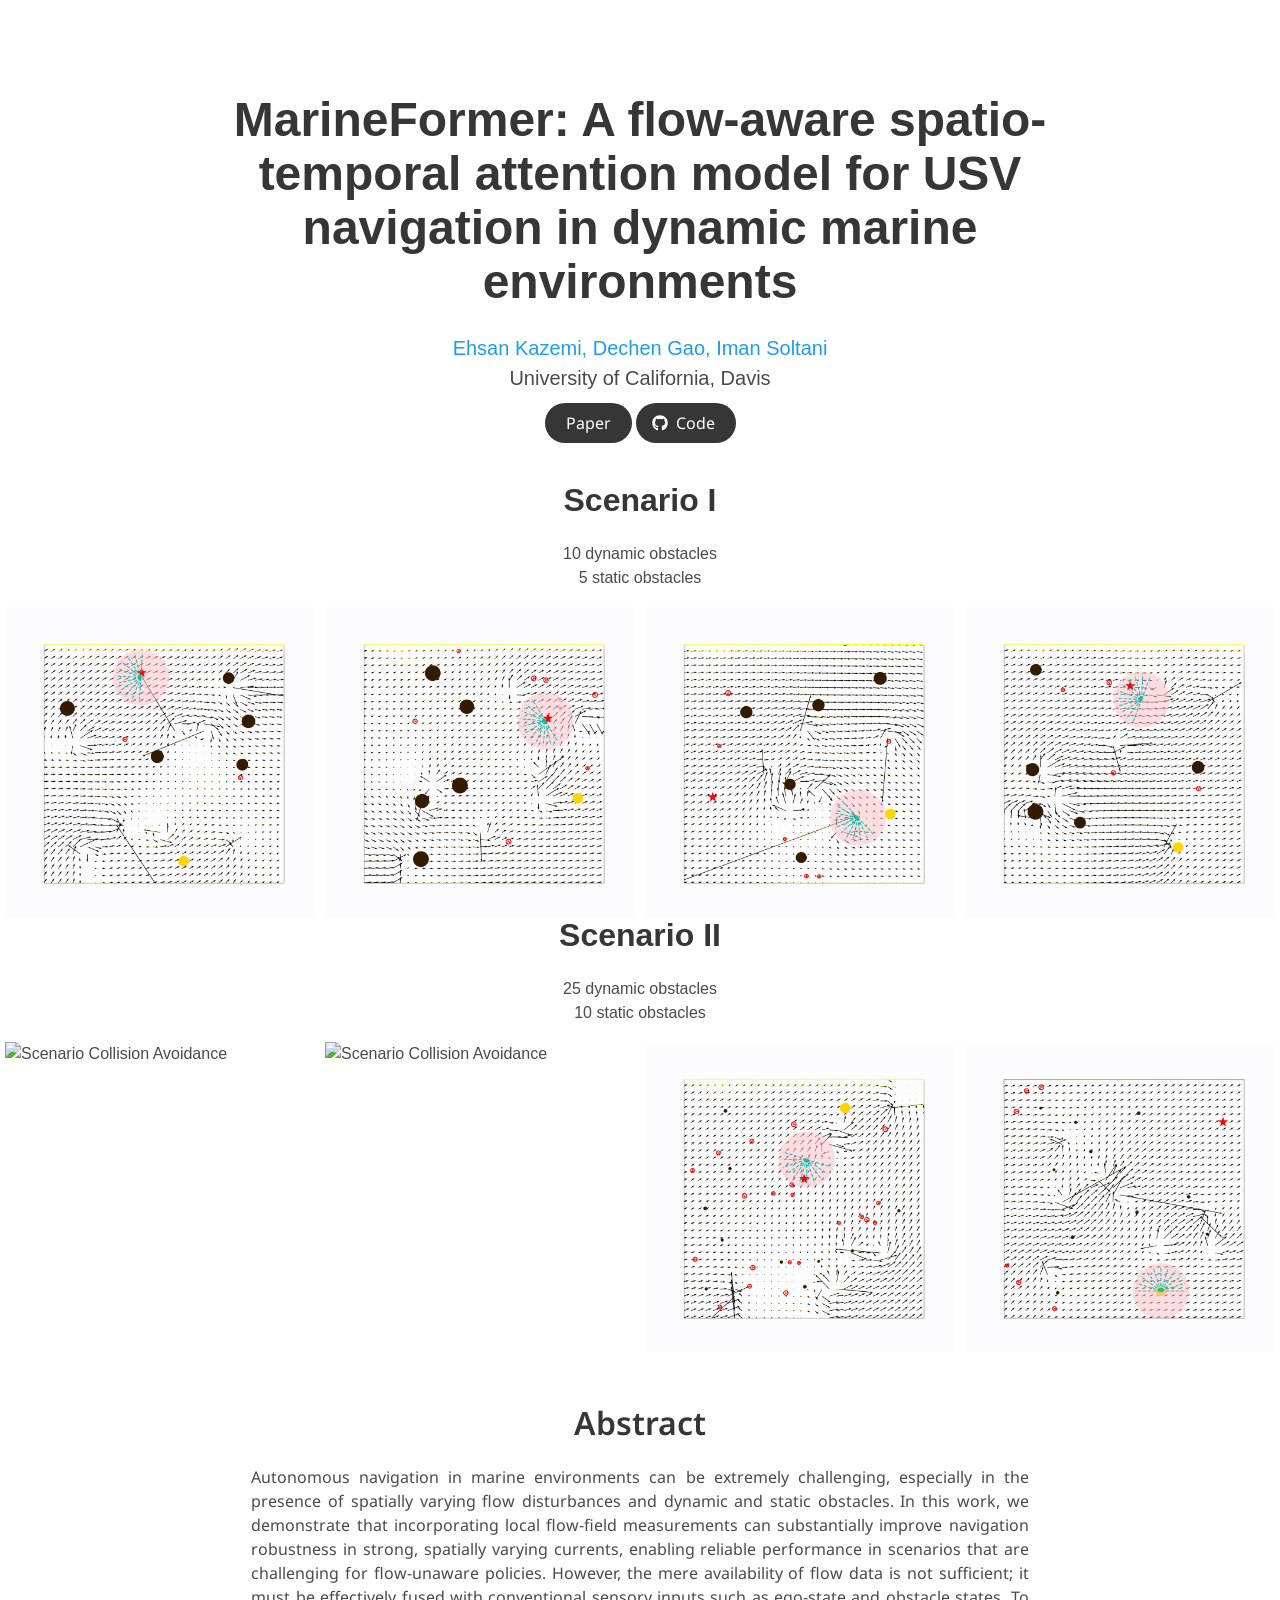
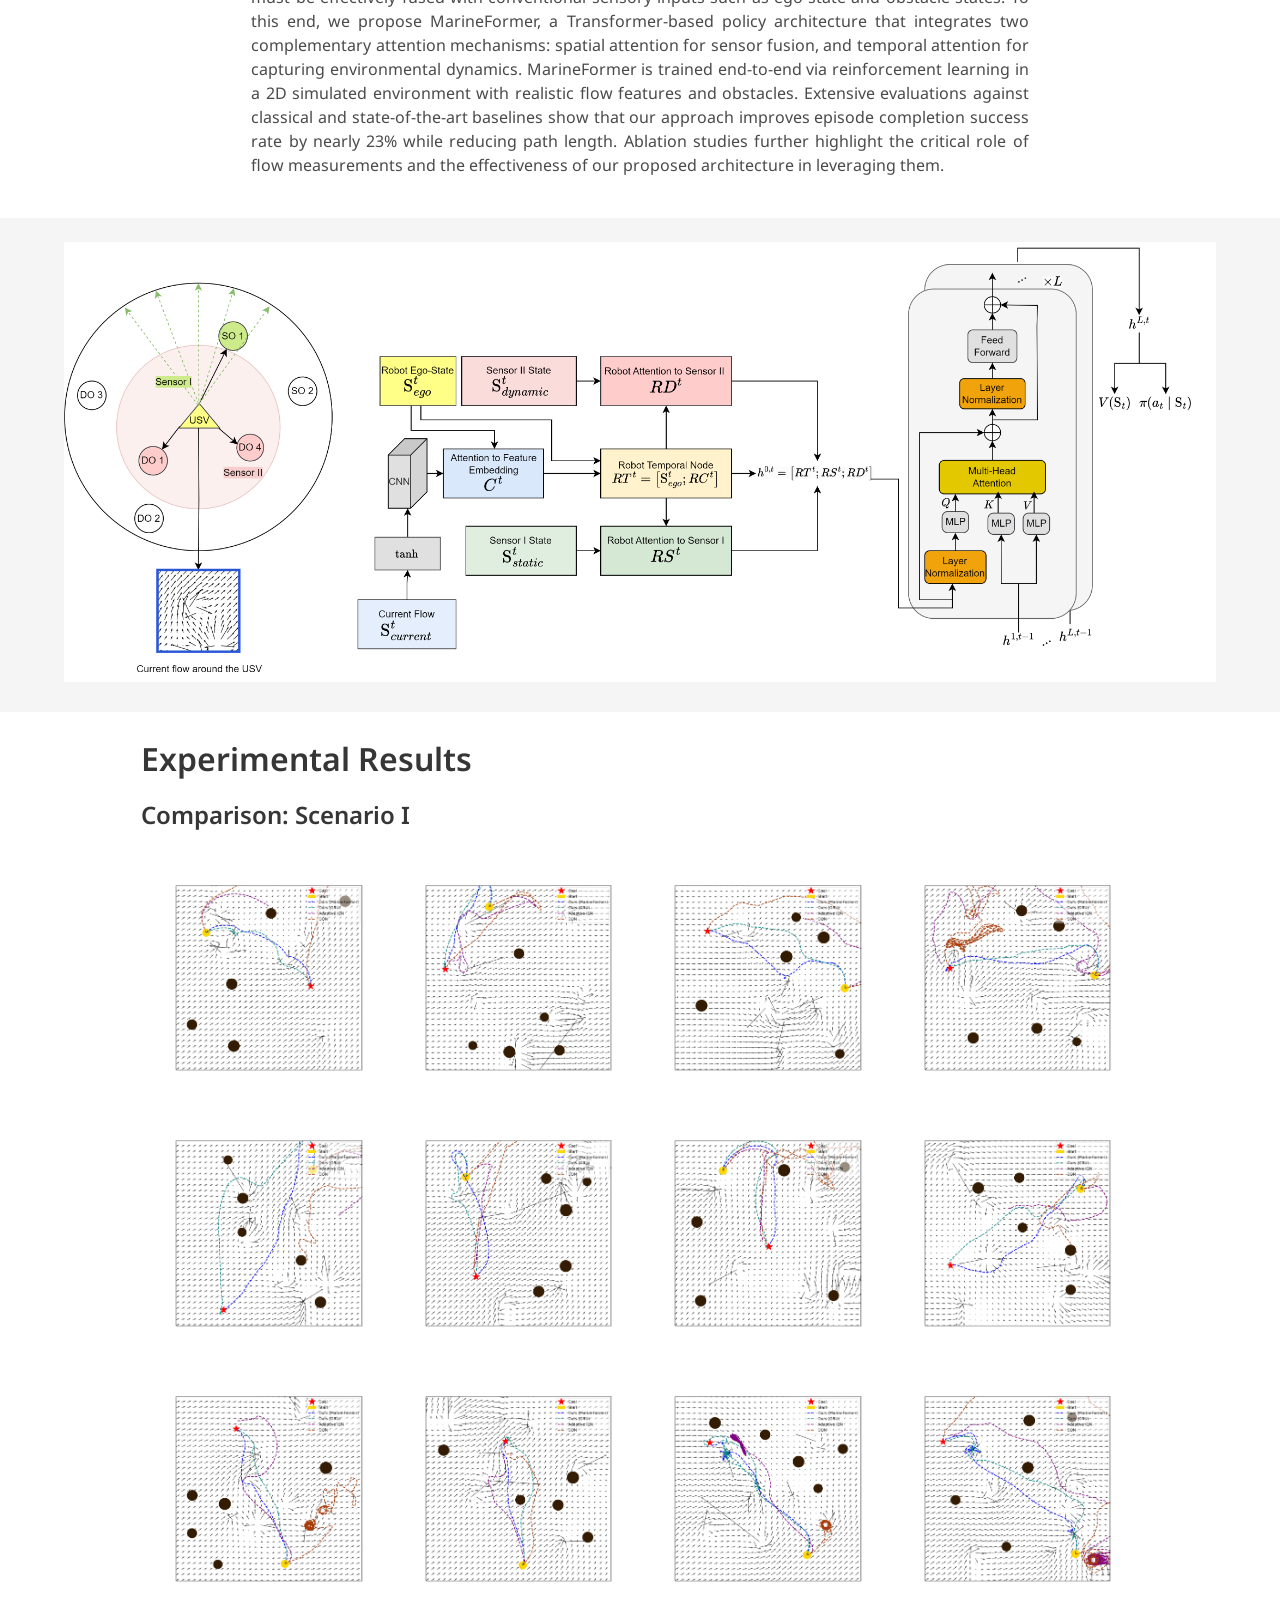
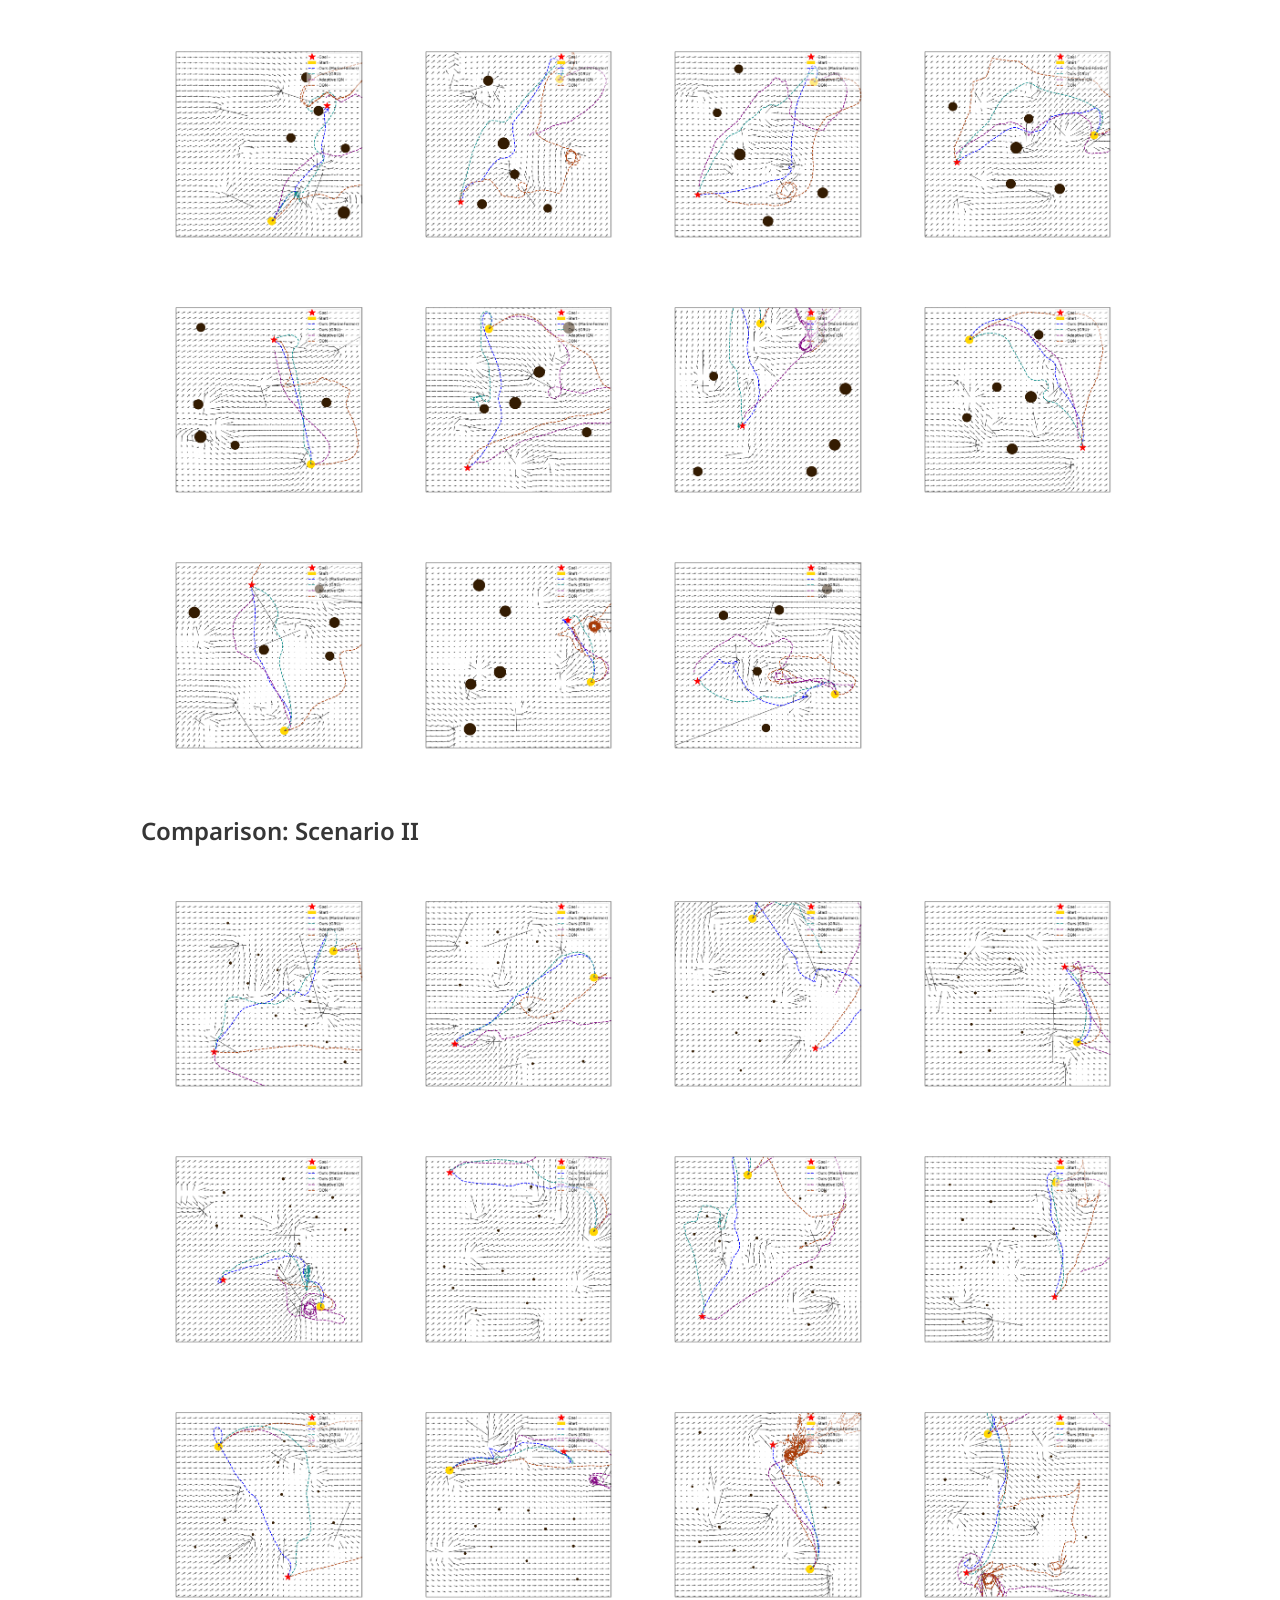
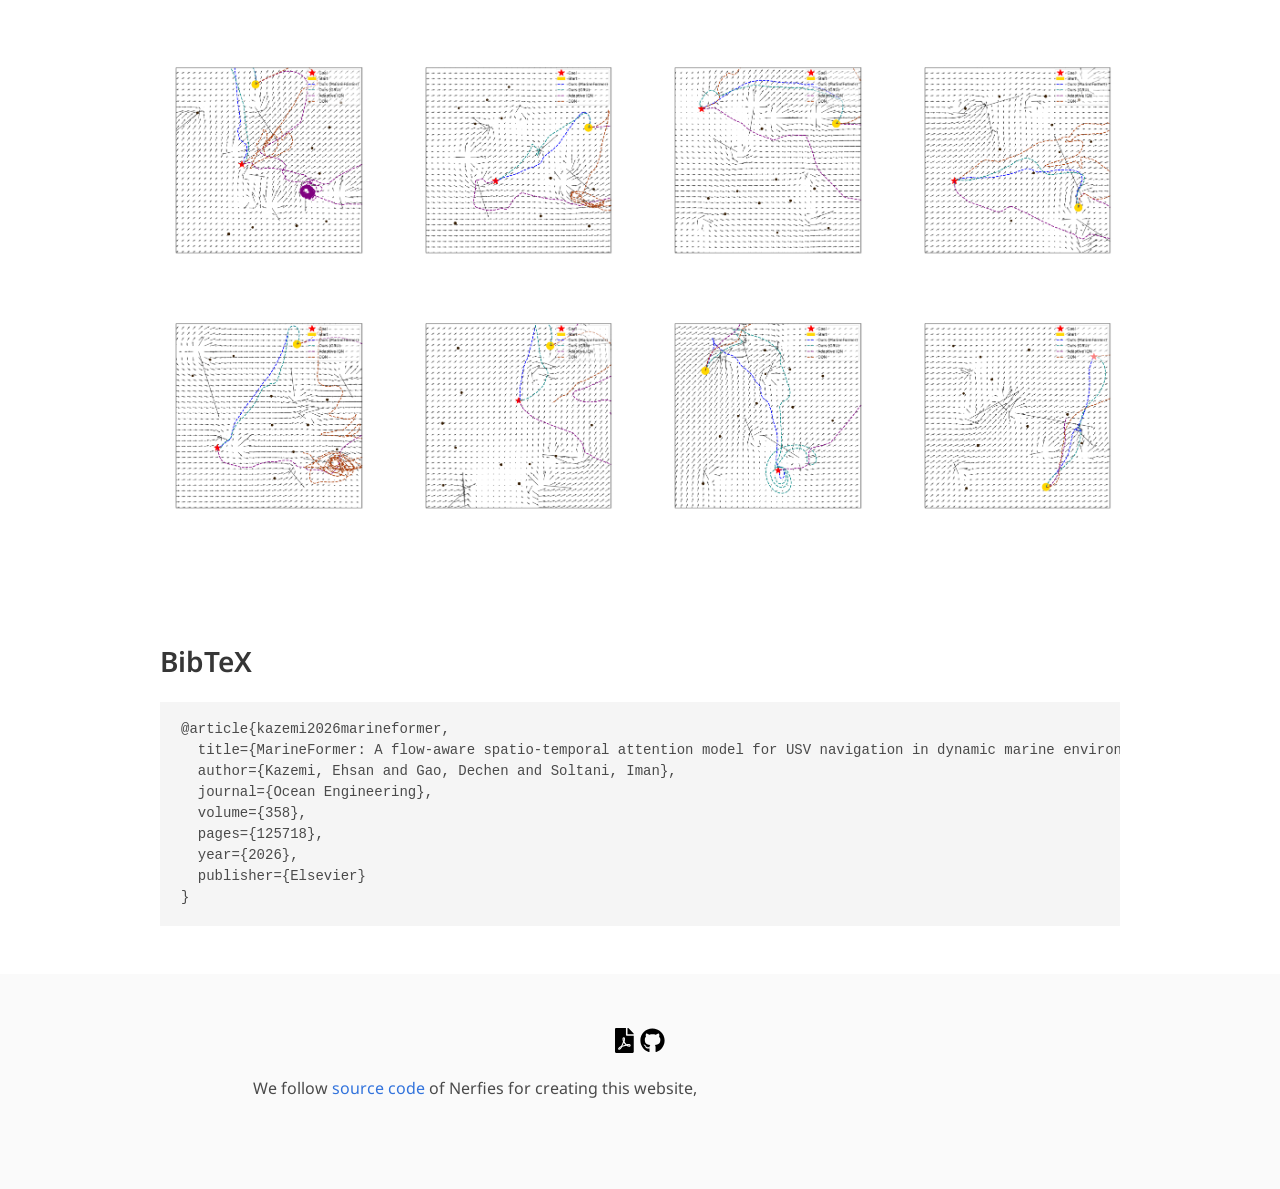
==== commit a052b0b4: "revision" ====
--- a/index.html
+++ b/index.html
@@ -55,12 +55,14 @@
     <div class="container is-max-desktop">
       <div class="columns is-centered">
         <div class="column has-text-centered">
-          <h1 class="title is-1 publication-title">MarineFormer: A Transformer-based Navigation Policy Model for Collision Avoidance in Marine Environment</h1>
+          <h1 class="title is-1 publication-title">MarineFormer: A flow-aware spatio-temporal attention model for USV navigation in dynamic marine environments</h1>
           <div class="is-size-5 publication-authors">
             <span class="author-block">
-              <a href="https://www.linkedin.com/in/ehsan-kazemi/">Ehsan Kazemi</a> and </span>
+              <a href="https://www.linkedin.com/in/ehsan-kazemi/">Ehsan Kazemi, </a> </span>
             <span class="author-block">
-              <a href="https://soltanilab.sf.ucdavis.edu/">Iman Soltani</a>
+              <a href="https://gaodechen.github.io/">Dechen Gao,</a> </span>
+            <span class="author-block">
+              <a href="https://lara-soltani.com/people/iman-soltani">Iman Soltani</a>
             </span>
           </div>
           <div class="is-size-5 publication-authors">
@@ -72,9 +74,6 @@
               <span class="link-block">
                 <a href="https://www.sciencedirect.com/science/article/abs/pii/S0029801826015520"
                    class="external-link button is-normal is-rounded is-dark">
-                  <span class="icon">
-                      <i class="ai ai-arxiv"></i>
-                  </span>
                   <span>Paper </span>
                 </a>
               </span>
@@ -197,25 +196,7 @@
         <h2 class="title is-3">Abstract</h2>
         <div class="content has-text-justified">
           <p>
-            In this work, we investigate the problem of Unmanned Surface Vehicle (USV) navigation in a dense marine environment
-            with a high-intensity current flow. The complexities arising from static and dynamic obstacles and the disturbance
-            forces caused by current flow render existing navigation protocols inadequate for ensuring safety and avoiding
-            collisions at sea. To learn a safe and efficient robot policy, we propose a novel methodology that leverages attention
-            mechanisms to capture heterogeneous interactions of the agents with the static and moving obstacles and the flow disturbances
-            from the environment in space and time. In particular, we refine a temporal function with MarineFormer, a Transformer navigation
-            policy for spatially variable {\bf Marine} environment, trained end-to-end with reinforcement learning (RL). MarineFormer uses
-            foundational spatio-temporal graph attention with transformer architecture to process spatial attention and temporal sequences
-            in an environment that simulates a 2D turbulent marine condition. We propose architectural modifications that improve the stability
-            and learning speed of the recurrent models. The flow velocity estimation, which can be derived from flow simulations or sensors,
-            is incorporated into a model-free RL framework to prevent the robot from entering into high-intensity current flow regions
-            including intense vortices, while potentially leveraging the flow to assist in transportation. The investigated 2D marine environment
-            encompasses flow singularities, including vortices, sinks, and sources, representing fundamental planar flow patterns associated
-            with flood or maritime thunderstorms. Our proposed method is trained with a new reward model to deal with static and dynamic obstacles
-            and disturbances from the current flow. We evaluate the performance of the proposed deep policy versus the state-of-the-art RL methods
-            and the classical planners. Our method outperforms the existing methods, obtaining $20\%$ improvement over the state-of-the-art baseline
-            model for marine navigation. We attribute the superior performance of the proposed method to several factors including the acquisition
-            of critical sensory information from the environment, optimal design of the network architecture, and the reward functions, tailored
-            to the nature of the obstacles and the environmental disturbances.
+            Autonomous navigation in marine environments can be extremely challenging, especially in the presence of spatially varying flow disturbances and dynamic and static obstacles. In this work, we demonstrate that incorporating local flow-field measurements can substantially improve navigation robustness in strong, spatially varying currents, enabling reliable performance in scenarios that are challenging for flow-unaware policies. However, the mere availability of flow data is not sufficient; it must be effectively fused with conventional sensory inputs such as ego-state and obstacle states. To this end, we propose MarineFormer, a Transformer-based policy architecture that integrates two complementary attention mechanisms: spatial attention for sensor fusion, and temporal attention for capturing environmental dynamics. MarineFormer is trained end-to-end via reinforcement learning in a 2D simulated environment with realistic flow features and obstacles. Extensive evaluations against classical and state-of-the-art baselines show that our approach improves episode completion success rate by nearly 23% while reducing path length. Ablation studies further highlight the critical role of flow measurements and the effectiveness of our proposed architecture in leveraging them. 
           </p>
         </div>
       </div>
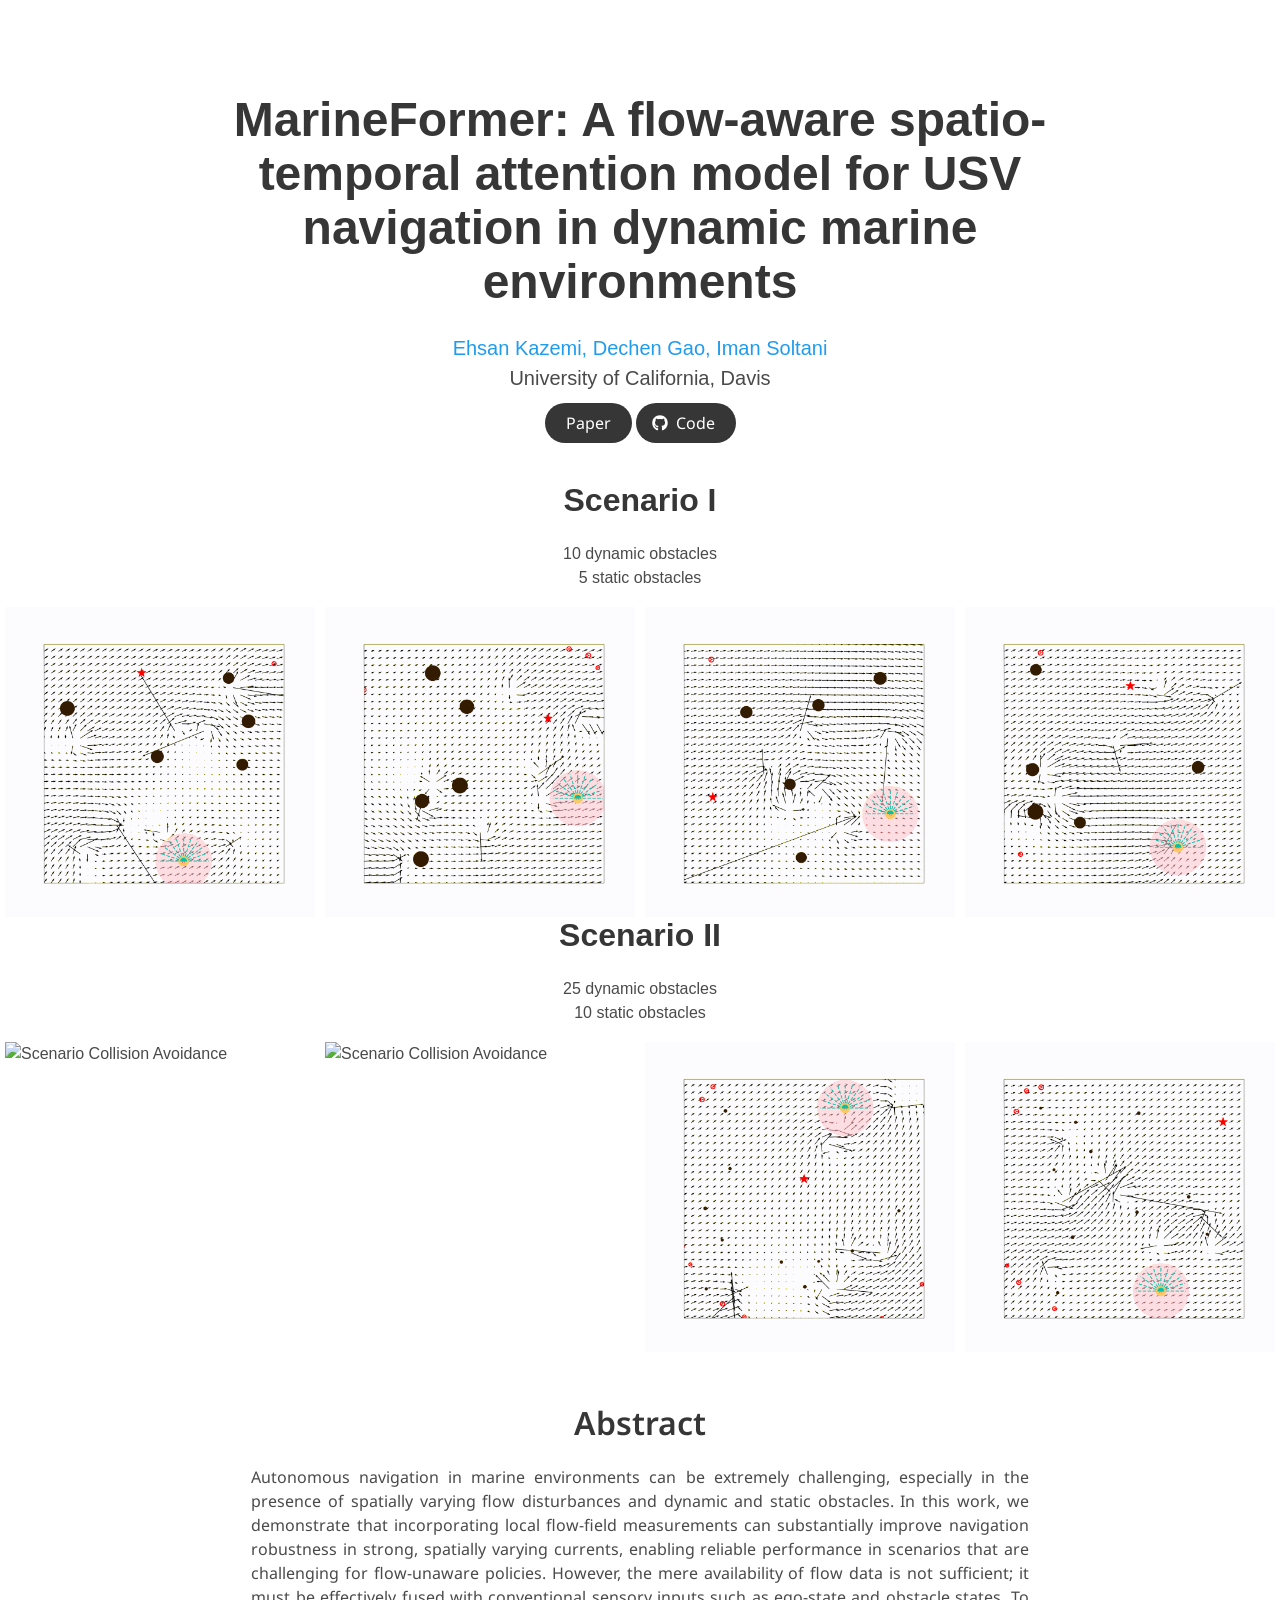
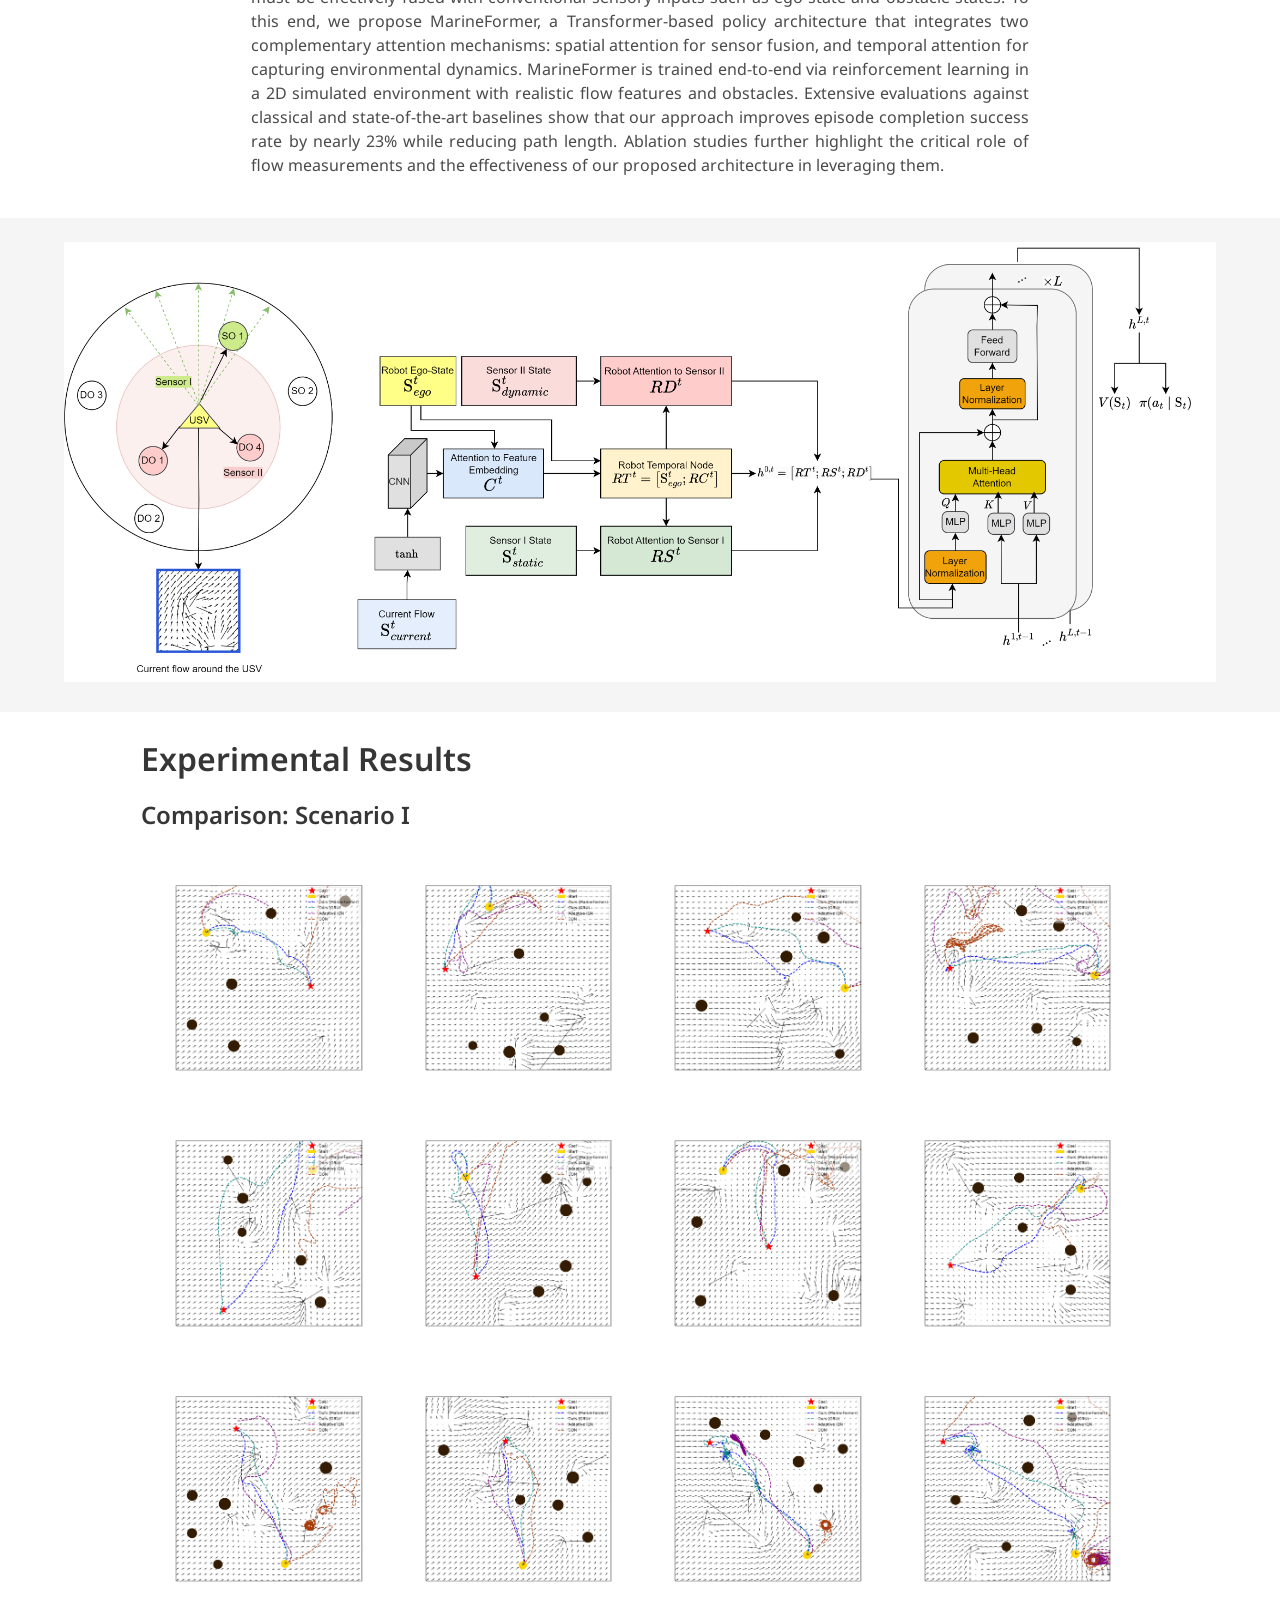
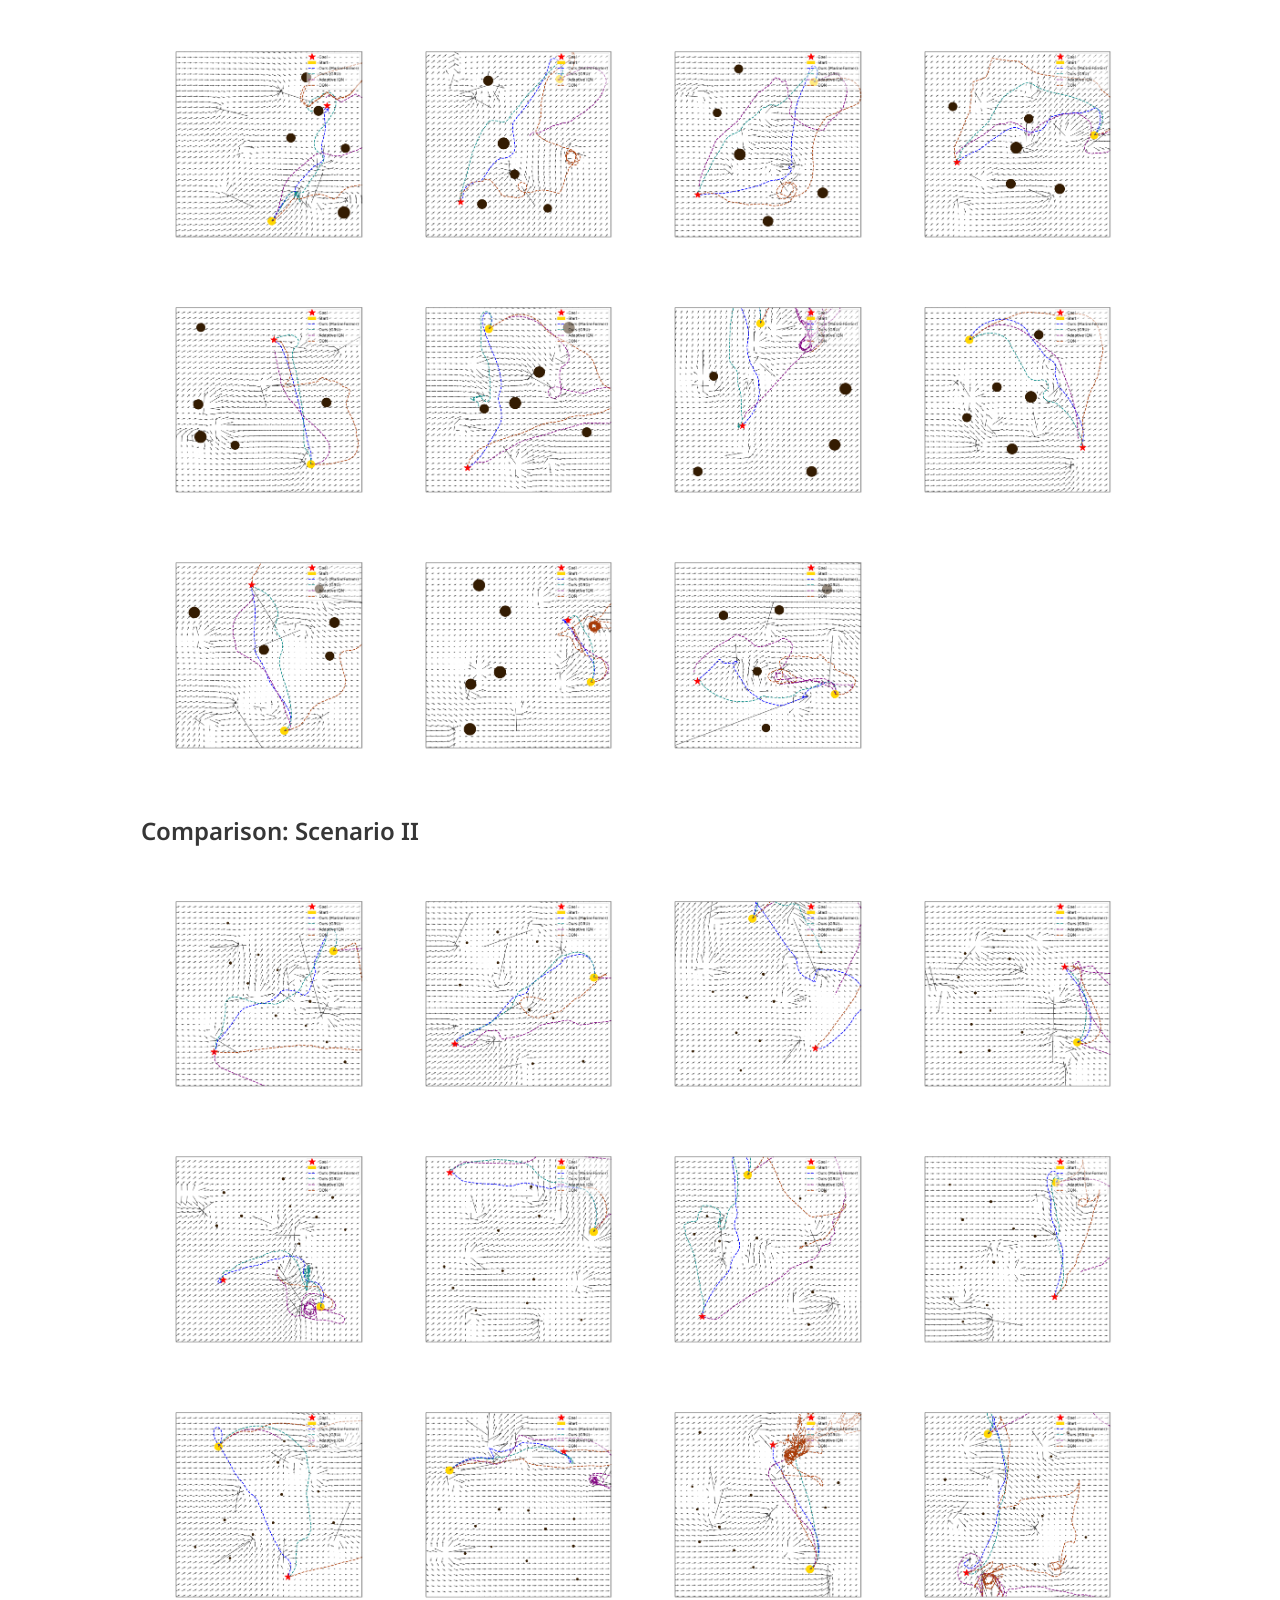
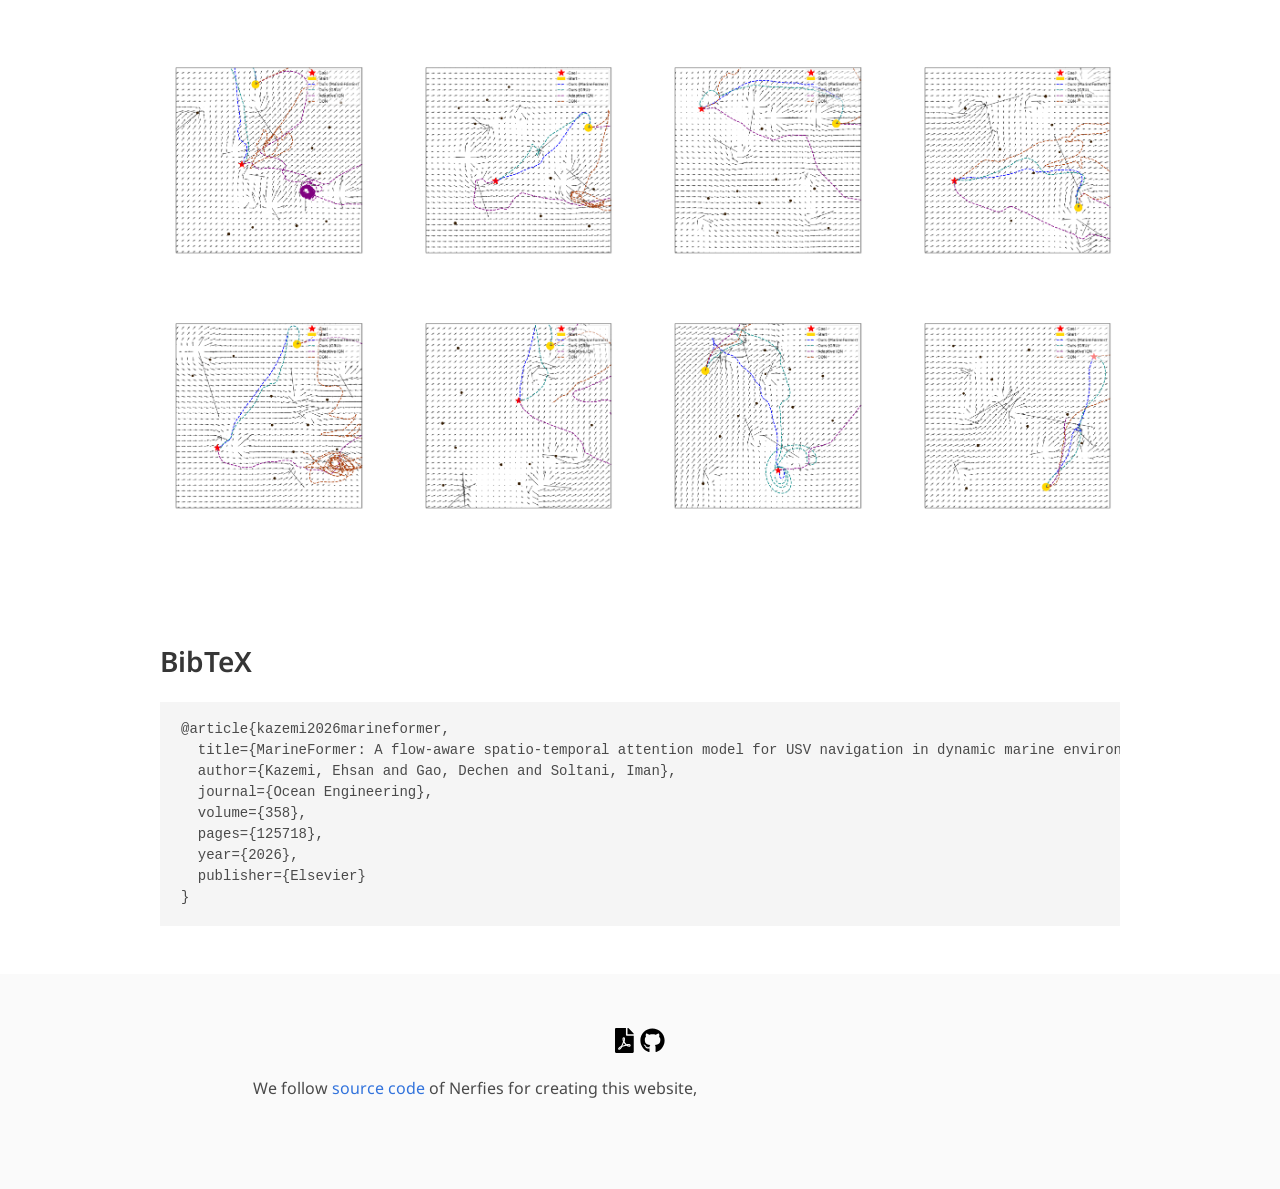
==== commit a4c43df6: "revision" ====
--- a/index.html
+++ b/index.html
@@ -196,7 +196,17 @@
         <h2 class="title is-3">Abstract</h2>
         <div class="content has-text-justified">
           <p>
-            Autonomous navigation in marine environments can be extremely challenging, especially in the presence of spatially varying flow disturbances and dynamic and static obstacles. In this work, we demonstrate that incorporating local flow-field measurements can substantially improve navigation robustness in strong, spatially varying currents, enabling reliable performance in scenarios that are challenging for flow-unaware policies. However, the mere availability of flow data is not sufficient; it must be effectively fused with conventional sensory inputs such as ego-state and obstacle states. To this end, we propose MarineFormer, a Transformer-based policy architecture that integrates two complementary attention mechanisms: spatial attention for sensor fusion, and temporal attention for capturing environmental dynamics. MarineFormer is trained end-to-end via reinforcement learning in a 2D simulated environment with realistic flow features and obstacles. Extensive evaluations against classical and state-of-the-art baselines show that our approach improves episode completion success rate by nearly 23% while reducing path length. Ablation studies further highlight the critical role of flow measurements and the effectiveness of our proposed architecture in leveraging them. 
+            Autonomous navigation in marine environments can be extremely challenging, especially in the presence of spatially varying
+            flow disturbances and dynamic and static obstacles. In this work, we demonstrate that incorporating local flow-field 
+            measurements can substantially improve navigation robustness in strong, spatially varying currents, enabling reliable 
+            performance in scenarios that are challenging for flow-unaware policies. However, the mere availability of flow data is 
+            not sufficient; it must be effectively fused with conventional sensory inputs such as ego-state and obstacle states. To 
+            this end, we propose MarineFormer, a Transformer-based policy architecture that integrates two complementary attention 
+            mechanisms: spatial attention for sensor fusion, and temporal attention for capturing environmental dynamics. MarineFormer 
+            is trained end-to-end via reinforcement learning in a 2D simulated environment with realistic flow features and obstacles. 
+            Extensive evaluations against classical and state-of-the-art baselines show that our approach improves episode completion 
+            success rate by nearly 23% while reducing path length. Ablation studies further highlight the critical role of flow 
+            measurements and the effectiveness of our proposed architecture in leveraging them. 
           </p>
         </div>
       </div>
